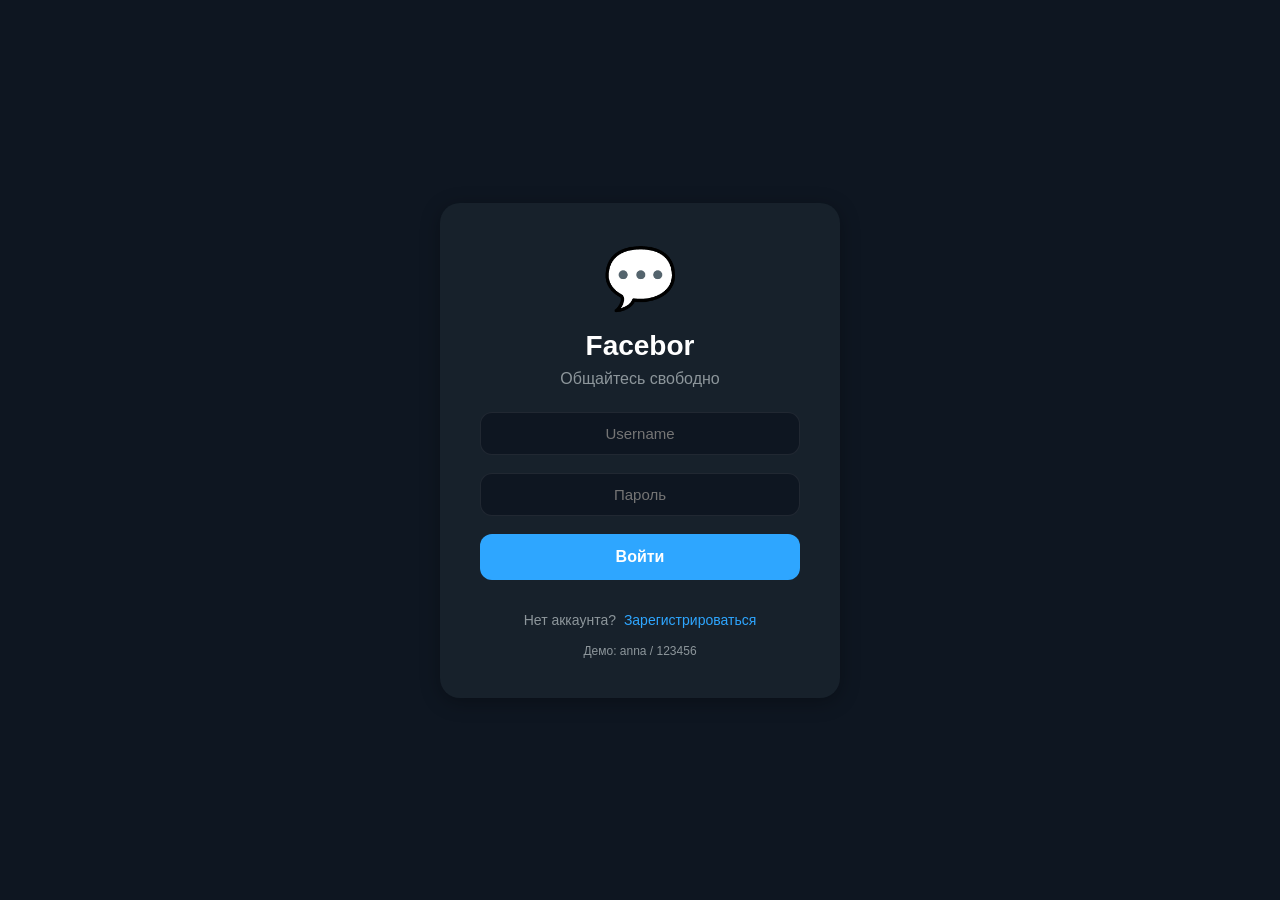
==== index.html @ d1a74b1c "Facebor messenger" ====
<!DOCTYPE html>
<html lang="en">
<head>
    <meta charset="UTF-8">
    <title>Title</title>
</head>
<body>

</body>
</html>
<!--
  Copyright 2026 Facebor Project

  Licensed under the Apache License, Version 2.0 (the "License");
  you may not use this file except in compliance with the License.
  You may obtain a copy of the License at

      http://www.apache.org/licenses/LICENSE-2.0

  Unless required by applicable law or agreed to in writing, software
  distributed under the License is distributed on an "AS IS" BASIS,
  WITHOUT WARRANTIES OR CONDITIONS OF ANY KIND, either express or implied.
  See the License for the specific language governing permissions and
  limitations under the License.
-->
<!DOCTYPE html>
<html lang="ru">
<head>
    <meta charset="UTF-8">
    <meta name="viewport" content="width=device-width, initial-scale=1.0">
    <title>Facebor — Общайтесь свободно</title>
    <link rel="stylesheet" href="style.css">
    <link rel="icon" href="data:image/svg+xml,<svg xmlns='http://www.w3.org/2000/svg' viewBox='0 0 100 100'><text y='.9em' font-size='90'>💬</text></svg>">
</head>
<body>
    <div id="app">
        <!-- Загрузка -->
        <div id="loading" class="loading-screen">
            <div class="loader"></div>
            <p>Facebor загружается...</p>
        </div>
    </div>

    <script src="app.js"></script>
</body>
</html>
---- style.css ----
/**
 * Copyright 2026 Facebor Project
 * Licensed under the Apache License, Version 2.0
 */

* {
    margin: 0;
    padding: 0;
    box-sizing: border-box;
}

:root {
    --bg-primary: #0e1621;
    --bg-secondary: #17212b;
    --bg-tertiary: #242f3d;
    --accent: #2ea6ff;
    --accent-hover: #3cb4ff;
    --text-primary: #ffffff;
    --text-secondary: #8d969b;
    --online: #4caf50;
    --danger: #e53935;
    --border: rgba(255, 255, 255, 0.08);
    --shadow: 0 4px 20px rgba(0, 0, 0, 0.3);
}

body {
    font-family: -apple-system, BlinkMacSystemFont, 'Segoe UI', Roboto, 'Helvetica Neue', Arial, sans-serif;
    background: var(--bg-primary);
    color: var(--text-primary);
    height: 100vh;
    overflow: hidden;
    user-select: none;
}

#app {
    height: 100vh;
    display: flex;
}

/* Экран загрузки */
.loading-screen {
    position: fixed;
    top: 0;
    left: 0;
    width: 100%;
    height: 100%;
    background: var(--bg-primary);
    display: flex;
    flex-direction: column;
    align-items: center;
    justify-content: center;
    z-index: 9999;
    color: var(--text-secondary);
}

.loader {
    width: 50px;
    height: 50px;
    border: 3px solid var(--bg-tertiary);
    border-top: 3px solid var(--accent);
    border-radius: 50%;
    animation: spin 0.8s linear infinite;
    margin-bottom: 20px;
}

@keyframes spin {
    to { transform: rotate(360deg); }
}

/* Левый сайдбар */
.sidebar {
    width: 380px;
    min-width: 380px;
    background: var(--bg-secondary);
    border-right: 1px solid var(--border);
    display: flex;
    flex-direction: column;
    transition: transform 0.3s cubic-bezier(0.4, 0, 0.2, 1);
}

.sidebar-header {
    padding: 16px 20px;
    display: flex;
    align-items: center;
    justify-content: space-between;
    background: var(--bg-secondary);
    border-bottom: 1px solid var(--border);
}

.sidebar-header h2 {
    font-size: 20px;
    font-weight: 600;
}

.header-actions {
    display: flex;
    gap: 8px;
}

.icon-btn {
    width: 40px;
    height: 40px;
    border-radius: 50%;
    border: none;
    background: transparent;
    color: var(--text-secondary);
    font-size: 20px;
    cursor: pointer;
    display: flex;
    align-items: center;
    justify-content: center;
    transition: all 0.2s;
}

.icon-btn:hover {
    background: var(--bg-tertiary);
    color: var(--text-primary);
}

/* Поиск */
.search-container {
    padding: 12px 16px;
}

.search-input {
    width: 100%;
    padding: 10px 16px;
    background: var(--bg-primary);
    border: 1px solid var(--border);
    border-radius: 22px;
    color: var(--text-primary);
    font-size: 14px;
    outline: none;
    transition: border-color 0.2s;
}

.search-input:focus {
    border-color: var(--accent);
}

.search-input::placeholder {
    color: var(--text-secondary);
}

/* Список чатов */
.chat-list {
    flex: 1;
    overflow-y: auto;
}

.chat-item {
    display: flex;
    align-items: center;
    padding: 12px 16px;
    cursor: pointer;
    transition: background 0.2s;
    gap: 12px;
}

.chat-item:hover {
    background: var(--bg-tertiary);
}

.chat-item.active {
    background: var(--accent);
    background: linear-gradient(135deg, rgba(46, 166, 255, 0.2), rgba(46, 166, 255, 0.1));
    border-left: 3px solid var(--accent);
}

.chat-avatar {
    width: 52px;
    height: 52px;
    border-radius: 50%;
    background: linear-gradient(135deg, #2ea6ff, #1a73e8);
    display: flex;
    align-items: center;
    justify-content: center;
    font-weight: 600;
    font-size: 22px;
    flex-shrink: 0;
}

.chat-avatar.online {
    border: 2px solid var(--online);
}

.chat-info {
    flex: 1;
    min-width: 0;
}

.chat-name {
    font-weight: 500;
    font-size: 15px;
    margin-bottom: 4px;
    display: flex;
    align-items: center;
    gap: 6px;
}

.verified-badge {
    color: var(--accent);
    font-size: 14px;
}

.chat-last-message {
    color: var(--text-secondary);
    font-size: 13px;
    white-space: nowrap;
    overflow: hidden;
    text-overflow: ellipsis;
}

.chat-meta {
    text-align: right;
    flex-shrink: 0;
}

.chat-time {
    color: var(--text-secondary);
    font-size: 12px;
    margin-bottom: 4px;
}

.unread-badge {
    background: var(--accent);
    color: white;
    font-size: 11px;
    padding: 2px 7px;
    border-radius: 12px;
    font-weight: 600;
    display: inline-block;
}

/* Профиль пользователя */
.user-bar {
    padding: 12px 16px;
    background: var(--bg-primary);
    border-top: 1px solid var(--border);
    display: flex;
    align-items: center;
    gap: 10px;
}

.user-bar-avatar {
    width: 40px;
    height: 40px;
    border-radius: 50%;
    background: linear-gradient(135deg, #2ea6ff, #1a73e8);
    display: flex;
    align-items: center;
    justify-content: center;
    font-weight: 600;
}

.user-bar-info {
    flex: 1;
}

.user-bar-name {
    font-weight: 500;
    font-size: 14px;
}

.user-bar-username {
    color: var(--text-secondary);
    font-size: 12px;
}

/* Основной чат */
.main-chat {
    flex: 1;
    display: flex;
    flex-direction: column;
    background: var(--bg-primary);
}

.chat-header {
    padding: 14px 20px;
    background: var(--bg-secondary);
    border-bottom: 1px solid var(--border);
    display: flex;
    align-items: center;
    gap: 14px;
}

.back-btn {
    display: none;
    background: none;
    border: none;
    color: var(--text-secondary);
    font-size: 24px;
    cursor: pointer;
    padding: 4px 8px;
}

.chat-header-info {
    flex: 1;
}

.chat-header-name {
    font-weight: 600;
    font-size: 16px;
}

.chat-header-status {
    color: var(--online);
    font-size: 13px;
}

/* Сообщения */
.messages-area {
    flex: 1;
    overflow-y: auto;
    padding: 20px;
    display: flex;
    flex-direction: column;
    gap: 8px;
}

.empty-chat {
    text-align: center;
    margin: auto;
    color: var(--text-secondary);
}

.empty-chat-icon {
    font-size: 80px;
    margin-bottom: 16px;
}

.empty-chat h3 {
    font-size: 20px;
    margin-bottom: 8px;
    color: var(--text-primary);
}

.message {
    display: flex;
    max-width: 75%;
    animation: messageIn 0.3s ease;
}

@keyframes messageIn {
    from {
        opacity: 0;
        transform: translateY(10px);
    }
    to {
        opacity: 1;
        transform: translateY(0);
    }
}

.message.sent {
    align-self: flex-end;
    flex-direction: row-reverse;
}

.message.received {
    align-self: flex-start;
}

.message-bubble {
    padding: 10px 14px;
    border-radius: 16px;
    position: relative;
    line-height: 1.5;
    word-wrap: break-word;
    font-size: 15px;
}

.message.sent .message-bubble {
    background: var(--accent);
    color: white;
    border-bottom-right-radius: 4px;
}

.message.received .message-bubble {
    background: var(--bg-tertiary);
    color: var(--text-primary);
    border-bottom-left-radius: 4px;
}

.message-time {
    font-size: 11px;
    opacity: 0.7;
    margin-top: 4px;
    text-align: right;
}

.message.sent .message-time {
    color: rgba(255, 255, 255, 0.8);
}

.message.received .message-time {
    color: var(--text-secondary);
}

/* Поле ввода */
.input-area {
    padding: 12px 20px;
    background: var(--bg-secondary);
    border-top: 1px solid var(--border);
    display: flex;
    align-items: center;
    gap: 10px;
}

.message-input {
    flex: 1;
    padding: 12px 16px;
    background: var(--bg-primary);
    border: 1px solid var(--border);
    border-radius: 24px;
    color: var(--text-primary);
    font-size: 15px;
    outline: none;
    transition: border-color 0.2s;
}

.message-input:focus {
    border-color: var(--accent);
}

.message-input::placeholder {
    color: var(--text-secondary);
}

.send-btn {
    width: 44px;
    height: 44px;
    border-radius: 50%;
    background: var(--accent);
    border: none;
    color: white;
    font-size: 20px;
    cursor: pointer;
    display: flex;
    align-items: center;
    justify-content: center;
    transition: all 0.2s;
    flex-shrink: 0;
}

.send-btn:hover {
    background: var(--accent-hover);
    transform: scale(1.05);
}

.send-btn:active {
    transform: scale(0.95);
}

/* Модальные окна */
.modal {
    display: none;
    position: fixed;
    top: 0;
    left: 0;
    width: 100%;
    height: 100%;
    background: rgba(0, 0, 0, 0.6);
    justify-content: center;
    align-items: center;
    z-index: 1000;
    backdrop-filter: blur(4px);
}

.modal.active {
    display: flex;
}

.modal-content {
    background: var(--bg-secondary);
    border-radius: 16px;
    padding: 28px;
    width: 90%;
    max-width: 420px;
    box-shadow: var(--shadow);
    animation: modalIn 0.3s ease;
}

@keyframes modalIn {
    from {
        opacity: 0;
        transform: scale(0.9) translateY(20px);
    }
    to {
        opacity: 1;
        transform: scale(1) translateY(0);
    }
}

.modal-header {
    display: flex;
    justify-content: space-between;
    align-items: center;
    margin-bottom: 24px;
}

.modal-header h2 {
    font-size: 20px;
}

.close-btn {
    background: none;
    border: none;
    color: var(--text-secondary);
    font-size: 28px;
    cursor: pointer;
    padding: 4px;
    line-height: 1;
    transition: color 0.2s;
}

.close-btn:hover {
    color: var(--text-primary);
}

.form-group {
    margin-bottom: 18px;
}

.form-group label {
    display: block;
    color: var(--text-secondary);
    font-size: 13px;
    margin-bottom: 6px;
    text-transform: uppercase;
    letter-spacing: 0.5px;
}

.form-group input {
    width: 100%;
    padding: 12px 16px;
    background: var(--bg-primary);
    border: 1px solid var(--border);
    border-radius: 12px;
    color: var(--text-primary);
    font-size: 15px;
    outline: none;
    transition: border-color 0.2s;
}

.form-group input:focus {
    border-color: var(--accent);
}

.btn {
    width: 100%;
    padding: 14px;
    border: none;
    border-radius: 12px;
    font-size: 16px;
    font-weight: 600;
    cursor: pointer;
    transition: all 0.2s;
}

.btn-primary {
    background: var(--accent);
    color: white;
}

.btn-primary:hover {
    background: var(--accent-hover);
}

.btn-outline {
    background: transparent;
    color: var(--accent);
    border: 2px solid var(--accent);
}

.btn-outline:hover {
    background: rgba(46, 166, 255, 0.1);
}

.auth-switch {
    text-align: center;
    margin-top: 20px;
    color: var(--text-secondary);
    font-size: 14px;
}

.auth-switch a {
    color: var(--accent);
    cursor: pointer;
    margin-left: 4px;
}

.auth-switch a:hover {
    text-decoration: underline;
}

.error-msg {
    color: var(--danger);
    font-size: 13px;
    margin-top: 8px;
    display: none;
}

/* Адаптивность */
@media (max-width: 768px) {
    .sidebar {
        position: fixed;
        left: 0;
        top: 0;
        height: 100%;
        width: 100%;
        z-index: 50;
        transform: translateX(-100%);
    }

    .sidebar.mobile-open {
        transform: translateX(0);
    }

    .back-btn {
        display: block;
    }

    .main-chat {
        width: 100%;
    }
}

/* Скроллбар */
::-webkit-scrollbar {
    width: 5px;
}

::-webkit-scrollbar-track {
    background: transparent;
}

::-webkit-scrollbar-thumb {
    background: var(--bg-tertiary);
    border-radius: 10px;
}

::-webkit-scrollbar-thumb:hover {
    background: #3a4655;
}
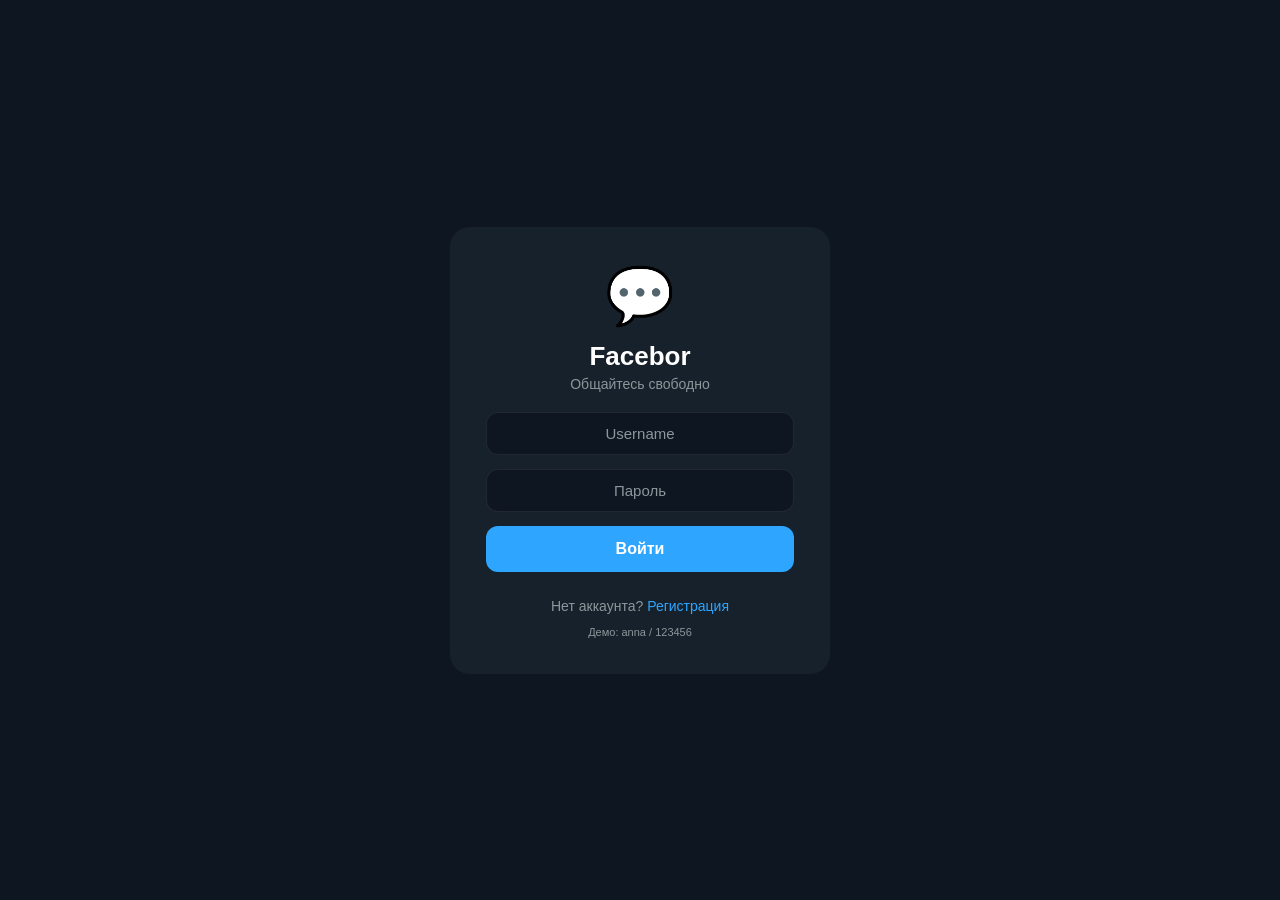
==== commit 93c3b8a0: "Оптимизированная версия - всё в одном файле" ====
--- a/index.html
+++ b/index.html
@@ -1,46 +1,451 @@
-<!DOCTYPE html>
-<html lang="en">
-<head>
-    <meta charset="UTF-8">
-    <title>Title</title>
-</head>
-<body>
-
-</body>
-</html>
-<!--
-  Copyright 2026 Facebor Project
-
-  Licensed under the Apache License, Version 2.0 (the "License");
-  you may not use this file except in compliance with the License.
-  You may obtain a copy of the License at
-
-      http://www.apache.org/licenses/LICENSE-2.0
-
-  Unless required by applicable law or agreed to in writing, software
-  distributed under the License is distributed on an "AS IS" BASIS,
-  WITHOUT WARRANTIES OR CONDITIONS OF ANY KIND, either express or implied.
-  See the License for the specific language governing permissions and
-  limitations under the License.
--->
 <!DOCTYPE html>
 <html lang="ru">
 <head>
     <meta charset="UTF-8">
     <meta name="viewport" content="width=device-width, initial-scale=1.0">
-    <title>Facebor — Общайтесь свободно</title>
-    <link rel="stylesheet" href="style.css">
+    <title>Facebor</title>
     <link rel="icon" href="data:image/svg+xml,<svg xmlns='http://www.w3.org/2000/svg' viewBox='0 0 100 100'><text y='.9em' font-size='90'>💬</text></svg>">
+    <style>
+        :root {
+            --bg: #0e1621;
+            --bg2: #17212b;
+            --bg3: #242f3d;
+            --accent: #2ea6ff;
+            --text: #fff;
+            --text2: #8d969b;
+            --green: #4caf50;
+            --border: rgba(255,255,255,.08);
+        }
+        *{margin:0;padding:0;box-sizing:border-box}
+        body{
+            font-family:-apple-system,BlinkMacSystemFont,'Segoe UI',Roboto,sans-serif;
+            background:var(--bg);
+            color:var(--text);
+            height:100vh;
+            overflow:hidden;
+            -webkit-font-smoothing:antialiased;
+            -webkit-tap-highlight-color:transparent;
+        }
+        #app{height:100vh;display:flex}
+
+        /* LOADER */
+        #loader{
+            position:fixed;top:0;left:0;width:100%;height:100%;
+            background:var(--bg);z-index:9999;
+            display:flex;flex-direction:column;align-items:center;justify-content:center;
+            transition:opacity .3s;color:var(--text2);
+        }
+        #loader.hidden{opacity:0;pointer-events:none}
+        #loader div{
+            width:44px;height:44px;border:3px solid var(--bg3);
+            border-top-color:var(--accent);border-radius:50%;
+            animation:spin .6s linear infinite;
+        }
+        @keyframes spin{to{transform:rotate(360deg)}}
+
+        /* SIDEBAR */
+        .sidebar{
+            width:380px;min-width:380px;background:var(--bg2);
+            border-right:1px solid var(--border);display:flex;flex-direction:column;
+            transition:transform .25s cubic-bezier(.4,0,.2,1);will-change:transform;
+        }
+        .sb-header{
+            padding:14px 18px;display:flex;align-items:center;justify-content:space-between;
+            border-bottom:1px solid var(--border);
+        }
+        .sb-header span{font-size:20px;font-weight:600}
+        .sb-actions{display:flex;gap:6px}
+        .icon-btn{
+            width:38px;height:38px;border-radius:50%;border:none;
+            background:0;color:var(--text2);font-size:18px;
+            cursor:pointer;display:flex;align-items:center;justify-content:center;
+            transition:background .15s;
+        }
+        .icon-btn:hover{background:var(--bg3);color:var(--text)}
+        .search-wrap{padding:10px 14px}
+        .search-wrap input{
+            width:100%;padding:10px 14px;background:var(--bg);
+            border:1px solid var(--border);border-radius:22px;
+            color:var(--text);font-size:14px;outline:none;transition:border .2s;
+        }
+        .search-wrap input:focus{border-color:var(--accent)}
+        .search-wrap input::placeholder{color:var(--text2)}
+        .chat-list{flex:1;overflow-y:auto;will-change:scroll-position}
+        .chat-item{
+            display:flex;align-items:center;padding:12px 14px;
+            cursor:pointer;gap:12px;transition:background .15s;
+        }
+        .chat-item:hover{background:var(--bg3)}
+        .chat-item.active{background:rgba(46,166,255,.15);border-left:3px solid var(--accent)}
+        .chat-avatar{
+            width:50px;height:50px;border-radius:50%;
+            background:linear-gradient(135deg,#2ea6ff,#1a73e8);
+            display:flex;align-items:center;justify-content:center;
+            font-weight:600;font-size:20px;flex-shrink:0;
+        }
+        .chat-info{flex:1;min-width:0}
+        .chat-name{font-weight:500;font-size:15px;margin-bottom:3px}
+        .chat-last{color:var(--text2);font-size:13px;white-space:nowrap;overflow:hidden;text-overflow:ellipsis}
+        .chat-meta{text-align:right;flex-shrink:0}
+        .chat-time{color:var(--text2);font-size:11px}
+        .user-bar{
+            padding:10px 14px;background:var(--bg);border-top:1px solid var(--border);
+            display:flex;align-items:center;gap:10px;
+        }
+        .user-av{
+            width:38px;height:38px;border-radius:50%;
+            background:linear-gradient(135deg,#2ea6ff,#1a73e8);
+            display:flex;align-items:center;justify-content:center;font-weight:600;font-size:16px;
+        }
+        .user-inf{flex:1}
+        .user-name{font-weight:500;font-size:14px}
+        .user-username{color:var(--text2);font-size:12px}
+
+        /* MAIN CHAT */
+        .main-chat{flex:1;display:flex;flex-direction:column;background:var(--bg)}
+        .chat-header{
+            padding:12px 18px;background:var(--bg2);border-bottom:1px solid var(--border);
+            display:flex;align-items:center;gap:12px;
+        }
+        .back-btn{display:none;background:0;border:0;color:var(--text2);font-size:22px;cursor:pointer}
+        .ch-info{flex:1}
+        .ch-name{font-weight:600;font-size:16px}
+        .ch-status{color:var(--green);font-size:13px}
+        .msg-area{
+            flex:1;overflow-y:auto;padding:16px;
+            display:flex;flex-direction:column;gap:6px;
+            will-change:scroll-position;
+        }
+        .empty{
+            text-align:center;margin:auto;color:var(--text2);
+        }
+        .empty-icon{font-size:72px;margin-bottom:12px}
+        .empty h3{font-size:20px;margin-bottom:6px;color:var(--text)}
+        .msg{display:flex;max-width:72%;animation:msgIn .2s ease}
+        @keyframes msgIn{from{opacity:0;transform:translateY(8px)}to{opacity:1;transform:translateY(0)}}
+        .msg.sent{align-self:flex-end}
+        .msg.received{align-self:flex-start}
+        .msg-bubble{
+            padding:10px 14px;border-radius:16px;line-height:1.5;
+            word-wrap:break-word;font-size:15px;
+        }
+        .msg.sent .msg-bubble{background:var(--accent);color:#fff;border-bottom-right-radius:4px}
+        .msg.received .msg-bubble{background:var(--bg3);border-bottom-left-radius:4px}
+        .msg-time{font-size:11px;opacity:.7;margin-top:3px;text-align:right}
+        .input-area{
+            padding:10px 16px;background:var(--bg2);border-top:1px solid var(--border);
+            display:flex;align-items:center;gap:8px;
+        }
+        .input-area input{
+            flex:1;padding:12px 16px;background:var(--bg);
+            border:1px solid var(--border);border-radius:24px;
+            color:var(--text);font-size:15px;outline:none;transition:border .2s;
+        }
+        .input-area input:focus{border-color:var(--accent)}
+        .input-area input::placeholder{color:var(--text2)}
+        .send-btn{
+            width:44px;height:44px;border-radius:50%;
+            background:var(--accent);border:0;color:#fff;
+            font-size:20px;cursor:pointer;flex-shrink:0;
+            transition:transform .15s,background .15s;
+        }
+        .send-btn:hover{background:#3cb4ff;transform:scale(1.05)}
+        .send-btn:active{transform:scale(.95)}
+
+        /* MODAL */
+        .modal{
+            display:none;position:fixed;top:0;left:0;width:100%;height:100%;
+            background:rgba(0,0,0,.55);z-index:1000;
+            justify-content:center;align-items:center;
+            backdrop-filter:blur(3px);-webkit-backdrop-filter:blur(3px);
+        }
+        .modal.active{display:flex}
+        .modal-box{
+            background:var(--bg2);border-radius:16px;padding:26px;
+            width:92%;max-width:400px;animation:modIn .25s ease;
+        }
+        @keyframes modIn{from{opacity:0;transform:scale(.9) translateY(16px)}to{opacity:1;transform:scale(1) translateY(0)}}
+        .modal-box h2{font-size:20px;margin-bottom:20px;display:flex;justify-content:space-between}
+        .modal-box h2 button{background:0;border:0;color:var(--text2);font-size:24px;cursor:pointer}
+        .modal-box h2 button:hover{color:var(--text)}
+        .f-group{margin-bottom:14px}
+        .f-group input{
+            width:100%;padding:12px 14px;background:var(--bg);
+            border:1px solid var(--border);border-radius:12px;
+            color:var(--text);font-size:15px;outline:none;transition:border .2s;
+        }
+        .f-group input:focus{border-color:var(--accent)}
+        .f-group input::placeholder{color:var(--text2)}
+        .btn{
+            width:100%;padding:14px;border:0;border-radius:12px;
+            font-size:16px;font-weight:600;cursor:pointer;transition:background .15s;
+        }
+        .btn-accent{background:var(--accent);color:#fff}
+        .btn-accent:hover{background:#3cb4ff}
+        .err{color:#e53935;font-size:13px;margin-top:6px;display:none}
+        .switch-text{text-align:center;margin-top:16px;color:var(--text2);font-size:14px}
+        .switch-text a{color:var(--accent);cursor:pointer}
+        .switch-text a:hover{text-decoration:underline}
+
+        /* SCROLLBAR */
+        ::-webkit-scrollbar{width:5px}
+        ::-webkit-scrollbar-track{background:0}
+        ::-webkit-scrollbar-thumb{background:var(--bg3);border-radius:10px}
+
+        @media(max-width:768px){
+            .sidebar{position:fixed;left:0;top:0;height:100%;z-index:50;transform:translateX(-100%)}
+            .sidebar.open{transform:translateX(0)}
+            .back-btn{display:block}
+            .main-chat{width:100%}
+        }
+    </style>
 </head>
 <body>
-    <div id="app">
-        <!-- Загрузка -->
-        <div id="loading" class="loading-screen">
-            <div class="loader"></div>
-            <p>Facebor загружается...</p>
-        </div>
-    </div>
-
-    <script src="app.js"></script>
+    <div id="loader"><div></div><p>Facebor</p></div>
+    <div id="app"></div>
+
+    <script>
+        // FACEBOOK OPTIMIZED - ALL IN ONE FILE
+        'use strict';
+
+        // DATA
+        let D={users:[],chats:[],messages:{},currentUser:null,activeChat:null};
+        const S=localStorage;
+
+        function load(){
+            const d=S.getItem('fb_db');
+            if(d){D=JSON.parse(d)}
+            if(!D.users.length){
+                D.users=[
+                    {id:1,name:'Анна',username:'anna',password:'123456',online:true},
+                    {id:2,name:'Петр',username:'petr',password:'123456',online:false},
+                    {id:3,name:'Мария',username:'maria',password:'123456',online:true}
+                ];
+                save();
+            }
+        }
+
+        function save(){S.setItem('fb_db',JSON.stringify(D))}
+
+        function fmtTime(t){
+            const d=new Date(t),n=new Date();
+            if(d.toDateString()===n.toDateString())return d.toLocaleTimeString('ru',{hour:'2-digit',minute:'2-digit'});
+            return d.toLocaleDateString('ru',{day:'numeric',month:'short'});
+        }
+
+        // RENDER
+        function render(){
+            document.getElementById('loader').classList.add('hidden');
+            const app=document.getElementById('app');
+            if(!D.currentUser)renderAuth(app);else renderApp(app);
+        }
+
+        function renderAuth(app){
+            app.innerHTML=`
+                <div style="display:flex;align-items:center;justify-content:center;width:100%;height:100vh;background:var(--bg)">
+                    <div style="background:var(--bg2);border-radius:20px;padding:36px;width:92%;max-width:380px;text-align:center">
+                        <div style="font-size:56px;margin-bottom:12px">💬</div>
+                        <h1 style="font-size:26px;margin-bottom:4px">Facebor</h1>
+                        <p style="color:var(--text2);margin-bottom:20px;font-size:14px">Общайтесь свободно</p>
+                        <div id="loginBlock">
+                            <div class="f-group"><input id="lUser" placeholder="Username" style="text-align:center" autocomplete="off"></div>
+                            <div class="f-group"><input id="lPass" type="password" placeholder="Пароль" style="text-align:center"></div>
+                            <div class="err" id="lErr"></div>
+                            <button class="btn btn-accent" onclick="login()" style="margin-bottom:10px">Войти</button>
+                            <p class="switch-text">Нет аккаунта? <a onclick="toggleAuth()">Регистрация</a></p>
+                            <p style="color:var(--text2);font-size:11px;margin-top:12px">Демо: anna / 123456</p>
+                        </div>
+                        <div id="regBlock" style="display:none">
+                            <div class="f-group"><input id="rName" placeholder="Имя" style="text-align:center"></div>
+                            <div class="f-group"><input id="rUser" placeholder="Username" style="text-align:center"></div>
+                            <div class="f-group"><input id="rPass" type="password" placeholder="Пароль" style="text-align:center"></div>
+                            <div class="err" id="rErr"></div>
+                            <button class="btn btn-accent" onclick="register()" style="margin-bottom:10px">Создать аккаунт</button>
+                            <p class="switch-text">Есть аккаунт? <a onclick="toggleAuth()">Войти</a></p>
+                        </div>
+                    </div>
+                </div>`;
+        }
+
+        function toggleAuth(){
+            const l=document.getElementById('loginBlock'),r=document.getElementById('regBlock');
+            l.style.display=l.style.display==='none'?'block':'none';
+            r.style.display=r.style.display==='none'?'block':'none';
+        }
+
+        function login(){
+            const u=document.getElementById('lUser').value.trim(),p=document.getElementById('lPass').value;
+            const user=D.users.find(x=>x.username===u&&x.password===p);
+            if(user){D.currentUser=user;save();render();}
+            else{const e=document.getElementById('lErr');e.textContent='Неверный логин или пароль';e.style.display='block'}
+        }
+
+        function register(){
+            const n=document.getElementById('rName').value.trim(),
+                  u=document.getElementById('rUser').value.trim(),
+                  p=document.getElementById('rPass').value;
+            const e=document.getElementById('rErr');
+            if(!n||!u||!p){e.textContent='Заполните все поля';e.style.display='block';return}
+            if(D.users.find(x=>x.username===u)){e.textContent='Username занят';e.style.display='block';return}
+            const user={id:Date.now(),name:n,username:u,password:p,online:true};
+            D.users.push(user);D.currentUser=user;save();render();
+        }
+
+        function renderApp(app){
+            app.innerHTML=`
+                <div class="sidebar" id="sidebar">
+                    <div class="sb-header">
+                        <span>Facebor</span>
+                        <div class="sb-actions">
+                            <button class="icon-btn" onclick="newChatModal()" title="Новый чат">✏️</button>
+                            <button class="icon-btn" onclick="logout()" title="Выйти">🚪</button>
+                        </div>
+                    </div>
+                    <div class="search-wrap"><input type="text" placeholder="🔍 Поиск" oninput="filterChats(this.value)"></div>
+                    <div class="chat-list" id="chatList"></div>
+                    <div class="user-bar">
+                        <div class="user-av">${D.currentUser.name[0].toUpperCase()}</div>
+                        <div class="user-inf"><div class="user-name">${D.currentUser.name}</div><div class="user-username">@${D.currentUser.username}</div></div>
+                        <span style="color:var(--green);font-size:12px">● online</span>
+                    </div>
+                </div>
+                <div class="main-chat" id="mainChat">${renderMain()}</div>`;
+            updateChats();
+            bindInput();
+        }
+
+        function renderMain(){
+            if(!D.activeChat)return `
+                <div class="chat-header"><div class="ch-info"><div class="ch-name">Facebor</div><div class="ch-status">Общайтесь свободно</div></div></div>
+                <div class="msg-area"><div class="empty"><div class="empty-icon">💬</div><h3>Добро пожаловать!</h3><p>Выберите чат или создайте новый</p></div></div>`;
+            const chat=D.chats.find(c=>c.id===D.activeChat);
+            if(!chat)return '';
+            const oId=chat.participants.find(id=>id!==D.currentUser.id);
+            const oUser=D.users.find(u=>u.id===oId);
+            const msgs=D.messages[D.activeChat]||[];
+            return `
+                <div class="chat-header">
+                    <button class="back-btn" onclick="closeChat()">←</button>
+                    <div class="chat-avatar" style="width:42px;height:42px;font-size:18px">${oUser.name[0]}</div>
+                    <div class="ch-info"><div class="ch-name">${oUser.name}</div><div class="ch-status">${oUser.online?'● online':'○ был недавно'}</div></div>
+                </div>
+                <div class="msg-area" id="msgContainer">${msgs.map(m=>{
+                    const sent=m.senderId===D.currentUser.id;
+                    return `<div class="msg ${sent?'sent':'received'}"><div class="msg-bubble">${esc(m.text)}<div class="msg-time">${fmtTime(m.time)}</div></div></div>`;
+                }).join('')}</div>
+                <div class="input-area">
+                    <input type="text" id="msgInput" placeholder="Сообщение...">
+                    <button class="send-btn" onclick="sendMsg()">➤</button>
+                </div>`;
+        }
+
+        function esc(s){const d=document.createElement('div');d.textContent=s;return d.innerHTML}
+
+        function updateChats(){
+            const list=document.getElementById('chatList');
+            if(!list)return;
+            const chats=D.chats.filter(c=>c.participants.includes(D.currentUser.id));
+            list.innerHTML=chats.map(c=>{
+                const oId=c.participants.find(id=>id!==D.currentUser.id);
+                const o=D.users.find(u=>u.id===oId);
+                const ms=D.messages[c.id]||[];
+                const last=ms[ms.length-1];
+                return `<div class="chat-item${D.activeChat===c.id?' active':''}" onclick="openChat(${c.id})">
+                    <div class="chat-avatar">${o.name[0]}</div>
+                    <div class="chat-info"><div class="chat-name">${o.name}</div><div class="chat-last">${last?last.text:'Нет сообщений'}</div></div>
+                    <div class="chat-meta"><div class="chat-time">${last?fmtTime(last.time):''}</div></div>
+                </div>`;
+            }).join('');
+        }
+
+        function openChat(id){
+            D.activeChat=id;
+            document.getElementById('mainChat').innerHTML=renderMain();
+            updateChats();
+            scrollDown();
+            bindInput();
+            if(window.innerWidth<=768)document.getElementById('sidebar').classList.remove('open');
+        }
+
+        function closeChat(){D.activeChat=null;document.getElementById('mainChat').innerHTML=renderMain();updateChats()}
+
+        function sendMsg(){
+            const inp=document.getElementById('msgInput');
+            if(!inp||!D.activeChat)return;
+            const text=inp.value.trim();
+            if(!text)return;
+            if(!D.messages[D.activeChat])D.messages[D.activeChat]=[];
+            D.messages[D.activeChat].push({senderId:D.currentUser.id,text,time:new Date().toISOString()});
+            save();inp.value='';
+            document.getElementById('mainChat').innerHTML=renderMain();
+            scrollDown();
+            bindInput();
+            updateChats();
+        }
+
+        function scrollDown(){
+            setTimeout(()=>{
+                const c=document.getElementById('msgContainer');
+                if(c)c.scrollTop=c.scrollHeight;
+            },50);
+        }
+
+        function bindInput(){
+            const inp=document.getElementById('msgInput');
+            if(inp){inp.focus();inp.onkeypress=e=>{if(e.key==='Enter')sendMsg()}}
+        }
+
+        function filterChats(q){
+            const items=document.querySelectorAll('.chat-item');
+            const s=q.toLowerCase();
+            items.forEach(i=>{i.style.display=i.querySelector('.chat-name').textContent.toLowerCase().includes(s)?'flex':'none'});
+        }
+
+        function newChatModal(){
+            const m=document.createElement('div');
+            m.className='modal active';m.id='ncModal';
+            m.innerHTML=`<div class="modal-box">
+                <h2>Новый чат <button onclick="closeMod('ncModal')">✕</button></h2>
+                <div class="f-group"><input id="ncUser" placeholder="Username"></div>
+                <div class="err" id="ncErr"></div>
+                <button class="btn btn-accent" onclick="startChat()">Начать чат</button>
+                <p style="color:var(--text2);font-size:11px;margin-top:10px;text-align:center">anna, petr, maria</p>
+            </div>`;
+            document.body.appendChild(m);
+            m.onclick=e=>{if(e.target===m)closeMod('ncModal')};
+        }
+
+        function startChat(){
+            const u=document.getElementById('ncUser').value.trim();
+            const o=D.users.find(x=>x.username===u);
+            const e=document.getElementById('ncErr');
+            if(!o){e.textContent='Пользователь не найден';e.style.display='block';return}
+            if(o.id===D.currentUser.id){e.textContent='Нельзя';e.style.display='block';return}
+            const ex=D.chats.find(c=>c.participants.includes(D.currentUser.id)&&c.participants.includes(o.id));
+            if(ex){openChat(ex.id);closeMod('ncModal');return}
+            const nc={id:Date.now(),participants:[D.currentUser.id,o.id]};
+            D.chats.push(nc);D.messages[nc.id]=[];save();
+            openChat(nc.id);closeMod('ncModal');
+        }
+
+        function closeMod(id){const m=document.getElementById(id);if(m)m.remove()}
+
+        function logout(){D.currentUser=null;D.activeChat=null;save();render()}
+
+        function toggleSB(){document.getElementById('sidebar').classList.toggle('open')}
+
+        // INIT
+        load();
+        window.addEventListener('DOMContentLoaded',()=>{
+            setTimeout(render,100);
+        });
+
+        // Mobile sidebar toggle
+        document.addEventListener('click',function(e){
+            if(window.innerWidth<=768&&e.target.closest('.chat-item')){
+                document.getElementById('sidebar').classList.remove('open');
+            }
+        });
+    </script>
 </body>
 </html>
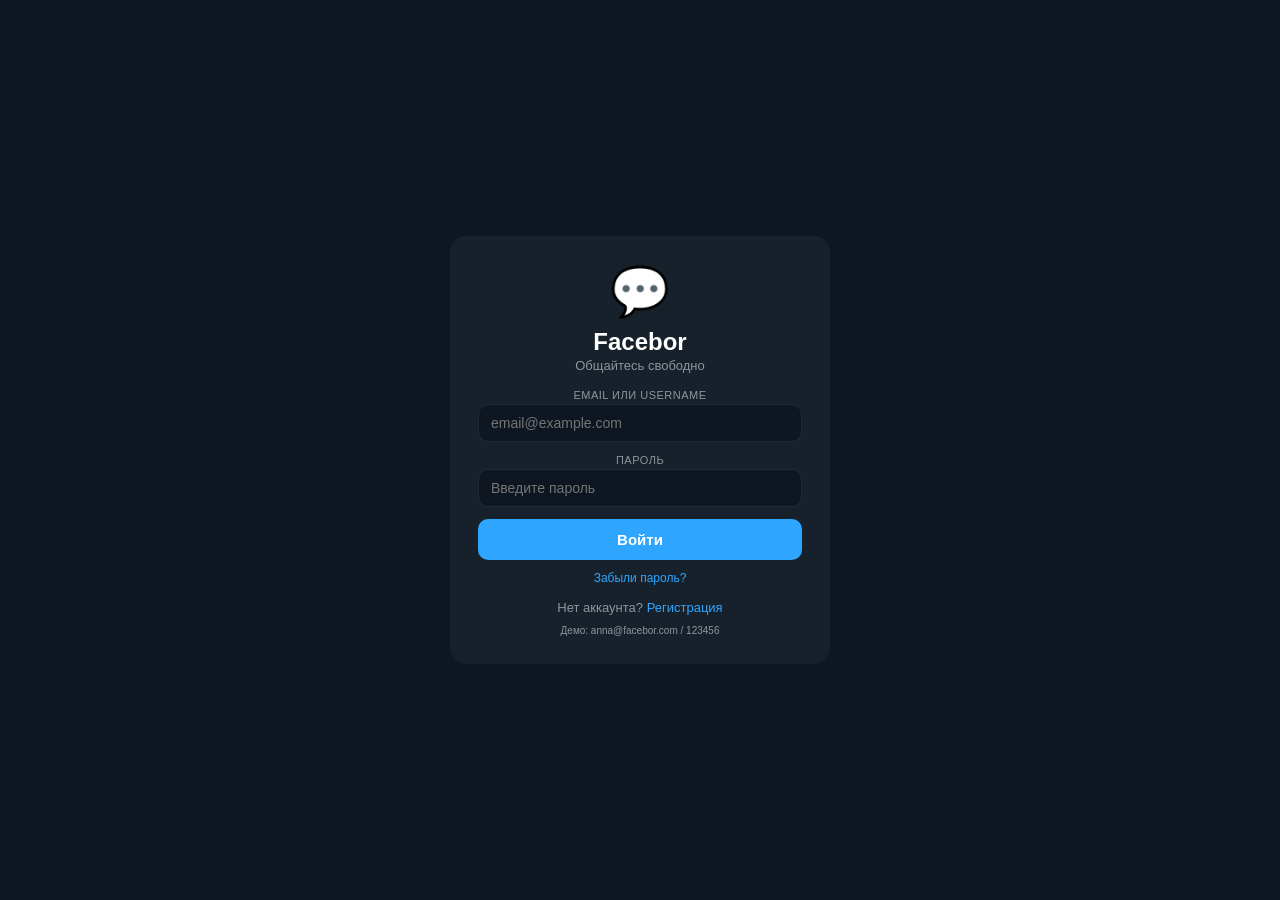
==== commit d5682ab7: "Ультра-быстрая версия с email" ====
--- a/index.html
+++ b/index.html
@@ -6,446 +6,145 @@
     <title>Facebor</title>
     <link rel="icon" href="data:image/svg+xml,<svg xmlns='http://www.w3.org/2000/svg' viewBox='0 0 100 100'><text y='.9em' font-size='90'>💬</text></svg>">
     <style>
-        :root {
-            --bg: #0e1621;
-            --bg2: #17212b;
-            --bg3: #242f3d;
-            --accent: #2ea6ff;
-            --text: #fff;
-            --text2: #8d969b;
-            --green: #4caf50;
-            --border: rgba(255,255,255,.08);
-        }
+        :root{--b:#0e1621;--b2:#17212b;--b3:#242f3d;--a:#2ea6ff;--t:#fff;--t2:#8d969b;--g:#4caf50;--br:rgba(255,255,255,.08)}
         *{margin:0;padding:0;box-sizing:border-box}
-        body{
-            font-family:-apple-system,BlinkMacSystemFont,'Segoe UI',Roboto,sans-serif;
-            background:var(--bg);
-            color:var(--text);
-            height:100vh;
-            overflow:hidden;
-            -webkit-font-smoothing:antialiased;
-            -webkit-tap-highlight-color:transparent;
-        }
-        #app{height:100vh;display:flex}
-
-        /* LOADER */
-        #loader{
-            position:fixed;top:0;left:0;width:100%;height:100%;
-            background:var(--bg);z-index:9999;
-            display:flex;flex-direction:column;align-items:center;justify-content:center;
-            transition:opacity .3s;color:var(--text2);
-        }
+        body{font-family:-apple-system,BlinkMacSystemFont,'Segoe UI',Roboto,sans-serif;background:var(--b);color:var(--t);height:100vh;overflow:hidden;-webkit-font-smoothing:antialiased;-webkit-tap-highlight-color:transparent;contain:strict}
+        #app{height:100vh;display:flex;contain:content}
+        #loader{position:fixed;top:0;left:0;width:100%;height:100%;background:var(--b);z-index:9999;display:flex;flex-direction:column;align-items:center;justify-content:center;transition:opacity .2s;color:var(--t2)}
         #loader.hidden{opacity:0;pointer-events:none}
-        #loader div{
-            width:44px;height:44px;border:3px solid var(--bg3);
-            border-top-color:var(--accent);border-radius:50%;
-            animation:spin .6s linear infinite;
-        }
-        @keyframes spin{to{transform:rotate(360deg)}}
-
-        /* SIDEBAR */
-        .sidebar{
-            width:380px;min-width:380px;background:var(--bg2);
-            border-right:1px solid var(--border);display:flex;flex-direction:column;
-            transition:transform .25s cubic-bezier(.4,0,.2,1);will-change:transform;
-        }
-        .sb-header{
-            padding:14px 18px;display:flex;align-items:center;justify-content:space-between;
-            border-bottom:1px solid var(--border);
-        }
-        .sb-header span{font-size:20px;font-weight:600}
-        .sb-actions{display:flex;gap:6px}
-        .icon-btn{
-            width:38px;height:38px;border-radius:50%;border:none;
-            background:0;color:var(--text2);font-size:18px;
-            cursor:pointer;display:flex;align-items:center;justify-content:center;
-            transition:background .15s;
-        }
-        .icon-btn:hover{background:var(--bg3);color:var(--text)}
-        .search-wrap{padding:10px 14px}
-        .search-wrap input{
-            width:100%;padding:10px 14px;background:var(--bg);
-            border:1px solid var(--border);border-radius:22px;
-            color:var(--text);font-size:14px;outline:none;transition:border .2s;
-        }
-        .search-wrap input:focus{border-color:var(--accent)}
-        .search-wrap input::placeholder{color:var(--text2)}
-        .chat-list{flex:1;overflow-y:auto;will-change:scroll-position}
-        .chat-item{
-            display:flex;align-items:center;padding:12px 14px;
-            cursor:pointer;gap:12px;transition:background .15s;
-        }
-        .chat-item:hover{background:var(--bg3)}
-        .chat-item.active{background:rgba(46,166,255,.15);border-left:3px solid var(--accent)}
-        .chat-avatar{
-            width:50px;height:50px;border-radius:50%;
-            background:linear-gradient(135deg,#2ea6ff,#1a73e8);
-            display:flex;align-items:center;justify-content:center;
-            font-weight:600;font-size:20px;flex-shrink:0;
-        }
-        .chat-info{flex:1;min-width:0}
-        .chat-name{font-weight:500;font-size:15px;margin-bottom:3px}
-        .chat-last{color:var(--text2);font-size:13px;white-space:nowrap;overflow:hidden;text-overflow:ellipsis}
-        .chat-meta{text-align:right;flex-shrink:0}
-        .chat-time{color:var(--text2);font-size:11px}
-        .user-bar{
-            padding:10px 14px;background:var(--bg);border-top:1px solid var(--border);
-            display:flex;align-items:center;gap:10px;
-        }
-        .user-av{
-            width:38px;height:38px;border-radius:50%;
-            background:linear-gradient(135deg,#2ea6ff,#1a73e8);
-            display:flex;align-items:center;justify-content:center;font-weight:600;font-size:16px;
-        }
-        .user-inf{flex:1}
-        .user-name{font-weight:500;font-size:14px}
-        .user-username{color:var(--text2);font-size:12px}
-
-        /* MAIN CHAT */
-        .main-chat{flex:1;display:flex;flex-direction:column;background:var(--bg)}
-        .chat-header{
-            padding:12px 18px;background:var(--bg2);border-bottom:1px solid var(--border);
-            display:flex;align-items:center;gap:12px;
-        }
-        .back-btn{display:none;background:0;border:0;color:var(--text2);font-size:22px;cursor:pointer}
-        .ch-info{flex:1}
-        .ch-name{font-weight:600;font-size:16px}
-        .ch-status{color:var(--green);font-size:13px}
-        .msg-area{
-            flex:1;overflow-y:auto;padding:16px;
-            display:flex;flex-direction:column;gap:6px;
-            will-change:scroll-position;
-        }
-        .empty{
-            text-align:center;margin:auto;color:var(--text2);
-        }
-        .empty-icon{font-size:72px;margin-bottom:12px}
-        .empty h3{font-size:20px;margin-bottom:6px;color:var(--text)}
-        .msg{display:flex;max-width:72%;animation:msgIn .2s ease}
-        @keyframes msgIn{from{opacity:0;transform:translateY(8px)}to{opacity:1;transform:translateY(0)}}
+        #loader i{width:40px;height:40px;border:3px solid var(--b3);border-top-color:var(--a);border-radius:50%;animation:s .5s linear infinite;display:block}
+        @keyframes s{to{transform:rotate(360deg)}}
+        .sidebar{width:380px;min-width:380px;background:var(--b2);border-right:1px solid var(--br);display:flex;flex-direction:column;transition:transform .2s cubic-bezier(.4,0,.2,1);will-change:transform;contain:strict}
+        .sb-h{padding:12px 16px;display:flex;align-items:center;justify-content:space-between;border-bottom:1px solid var(--br);height:56px}
+        .sb-h span{font-size:19px;font-weight:600}
+        .sb-a{display:flex;gap:4px}
+        .ib{width:36px;height:36px;border-radius:50%;border:0;background:0;color:var(--t2);font-size:17px;cursor:pointer;display:flex;align-items:center;justify-content:center;transition:background .1s}
+        .ib:hover{background:var(--b3);color:var(--t)}
+        .sw{padding:8px 12px}
+        .sw input{width:100%;padding:9px 12px;background:var(--b);border:1px solid var(--br);border-radius:20px;color:var(--t);font-size:13px;outline:0;transition:border .15s}
+        .sw input:focus{border-color:var(--a)}
+        .cl{flex:1;overflow-y:auto;contain:content}
+        .ci{display:flex;align-items:center;padding:10px 12px;cursor:pointer;gap:10px;transition:background .1s;height:68px}
+        .ci:hover{background:var(--b3)}
+        .ci.active{background:rgba(46,166,255,.12);border-left:3px solid var(--a)}
+        .ca{width:46px;height:46px;border-radius:50%;background:linear-gradient(135deg,#2ea6ff,#1a73e8);display:flex;align-items:center;justify-content:center;font-weight:600;font-size:19px;flex-shrink:0}
+        .cin{flex:1;min-width:0}
+        .cn{font-weight:500;font-size:14px;margin-bottom:2px}
+        .clm{color:var(--t2);font-size:12px;white-space:nowrap;overflow:hidden;text-overflow:ellipsis}
+        .cmt{text-align:right;flex-shrink:0}
+        .ct{color:var(--t2);font-size:11px}
+        .ub{padding:8px 12px;background:var(--b);border-top:1px solid var(--br);display:flex;align-items:center;gap:8px;height:56px}
+        .ua{width:34px;height:34px;border-radius:50%;background:linear-gradient(135deg,#2ea6ff,#1a73e8);display:flex;align-items:center;justify-content:center;font-weight:600;font-size:15px}
+        .ui{flex:1}
+        .un{font-weight:500;font-size:13px}
+        .uu{color:var(--t2);font-size:11px}
+        .mc{flex:1;display:flex;flex-direction:column;background:var(--b);contain:content}
+        .ch{padding:10px 16px;background:var(--b2);border-bottom:1px solid var(--br);display:flex;align-items:center;gap:10px;height:56px}
+        .bb{display:none;background:0;border:0;color:var(--t2);font-size:20px;cursor:pointer}
+        .cinf{flex:1}
+        .cnm{font-weight:600;font-size:15px}
+        .cst{color:var(--g);font-size:12px}
+        .ma{flex:1;overflow-y:auto;padding:12px;display:flex;flex-direction:column;gap:4px;contain:content}
+        .em{text-align:center;margin:auto;color:var(--t2)}
+        .em i{font-size:64px;display:block;margin-bottom:8px}
+        .em h3{font-size:18px;margin-bottom:4px;color:var(--t)}
+        .msg{display:flex;max-width:70%;animation:m .15s ease}
+        @keyframes m{from{opacity:0;transform:translateY(6px)}}
         .msg.sent{align-self:flex-end}
-        .msg.received{align-self:flex-start}
-        .msg-bubble{
-            padding:10px 14px;border-radius:16px;line-height:1.5;
-            word-wrap:break-word;font-size:15px;
-        }
-        .msg.sent .msg-bubble{background:var(--accent);color:#fff;border-bottom-right-radius:4px}
-        .msg.received .msg-bubble{background:var(--bg3);border-bottom-left-radius:4px}
-        .msg-time{font-size:11px;opacity:.7;margin-top:3px;text-align:right}
-        .input-area{
-            padding:10px 16px;background:var(--bg2);border-top:1px solid var(--border);
-            display:flex;align-items:center;gap:8px;
-        }
-        .input-area input{
-            flex:1;padding:12px 16px;background:var(--bg);
-            border:1px solid var(--border);border-radius:24px;
-            color:var(--text);font-size:15px;outline:none;transition:border .2s;
-        }
-        .input-area input:focus{border-color:var(--accent)}
-        .input-area input::placeholder{color:var(--text2)}
-        .send-btn{
-            width:44px;height:44px;border-radius:50%;
-            background:var(--accent);border:0;color:#fff;
-            font-size:20px;cursor:pointer;flex-shrink:0;
-            transition:transform .15s,background .15s;
-        }
-        .send-btn:hover{background:#3cb4ff;transform:scale(1.05)}
-        .send-btn:active{transform:scale(.95)}
-
-        /* MODAL */
-        .modal{
-            display:none;position:fixed;top:0;left:0;width:100%;height:100%;
-            background:rgba(0,0,0,.55);z-index:1000;
-            justify-content:center;align-items:center;
-            backdrop-filter:blur(3px);-webkit-backdrop-filter:blur(3px);
-        }
-        .modal.active{display:flex}
-        .modal-box{
-            background:var(--bg2);border-radius:16px;padding:26px;
-            width:92%;max-width:400px;animation:modIn .25s ease;
-        }
-        @keyframes modIn{from{opacity:0;transform:scale(.9) translateY(16px)}to{opacity:1;transform:scale(1) translateY(0)}}
-        .modal-box h2{font-size:20px;margin-bottom:20px;display:flex;justify-content:space-between}
-        .modal-box h2 button{background:0;border:0;color:var(--text2);font-size:24px;cursor:pointer}
-        .modal-box h2 button:hover{color:var(--text)}
-        .f-group{margin-bottom:14px}
-        .f-group input{
-            width:100%;padding:12px 14px;background:var(--bg);
-            border:1px solid var(--border);border-radius:12px;
-            color:var(--text);font-size:15px;outline:none;transition:border .2s;
-        }
-        .f-group input:focus{border-color:var(--accent)}
-        .f-group input::placeholder{color:var(--text2)}
-        .btn{
-            width:100%;padding:14px;border:0;border-radius:12px;
-            font-size:16px;font-weight:600;cursor:pointer;transition:background .15s;
-        }
-        .btn-accent{background:var(--accent);color:#fff}
-        .btn-accent:hover{background:#3cb4ff}
-        .err{color:#e53935;font-size:13px;margin-top:6px;display:none}
-        .switch-text{text-align:center;margin-top:16px;color:var(--text2);font-size:14px}
-        .switch-text a{color:var(--accent);cursor:pointer}
-        .switch-text a:hover{text-decoration:underline}
-
-        /* SCROLLBAR */
-        ::-webkit-scrollbar{width:5px}
-        ::-webkit-scrollbar-track{background:0}
-        ::-webkit-scrollbar-thumb{background:var(--bg3);border-radius:10px}
-
-        @media(max-width:768px){
-            .sidebar{position:fixed;left:0;top:0;height:100%;z-index:50;transform:translateX(-100%)}
-            .sidebar.open{transform:translateX(0)}
-            .back-btn{display:block}
-            .main-chat{width:100%}
-        }
+        .msg.rec{align-self:flex-start}
+        .mb{padding:8px 12px;border-radius:14px;line-height:1.4;word-wrap:break-word;font-size:14px}
+        .msg.sent .mb{background:var(--a);color:#fff;border-bottom-right-radius:3px}
+        .msg.rec .mb{background:var(--b3);border-bottom-left-radius:3px}
+        .mt{font-size:10px;opacity:.65;margin-top:2px;text-align:right}
+        .ia{padding:8px 12px;background:var(--b2);border-top:1px solid var(--br);display:flex;align-items:center;gap:6px;height:56px}
+        .ia input{flex:1;padding:10px 14px;background:var(--b);border:1px solid var(--br);border-radius:22px;color:var(--t);font-size:14px;outline:0;transition:border .15s}
+        .ia input:focus{border-color:var(--a)}
+        .sb-btn{width:40px;height:40px;border-radius:50%;background:var(--a);border:0;color:#fff;font-size:18px;cursor:pointer;flex-shrink:0;transition:transform .1s}
+        .sb-btn:hover{transform:scale(1.05)}
+        .sb-btn:active{transform:scale(.95)}
+        .modal{display:none;position:fixed;top:0;left:0;width:100%;height:100%;background:rgba(0,0,0,.5);z-index:1000;justify-content:center;align-items:center;backdrop-filter:blur(2px);-webkit-backdrop-filter:blur(2px)}
+        .modal.on{display:flex}
+        .mbox{background:var(--b2);border-radius:14px;padding:22px;width:92%;max-width:380px;animation:mi .2s ease}
+        @keyframes mi{from{opacity:0;transform:scale(.95) translateY(10px)}}
+        .mbox h2{font-size:18px;margin-bottom:16px;display:flex;justify-content:space-between;align-items:center}
+        .mbox h2 button{background:0;border:0;color:var(--t2);font-size:22px;cursor:pointer;padding:0 4px}
+        .fg{margin-bottom:12px}
+        .fg label{display:block;color:var(--t2);font-size:11px;margin-bottom:3px;text-transform:uppercase;letter-spacing:.5px}
+        .fg input{width:100%;padding:10px 12px;background:var(--b);border:1px solid var(--br);border-radius:10px;color:var(--t);font-size:14px;outline:0;transition:border .15s}
+        .fg input:focus{border-color:var(--a)}
+        .btn{width:100%;padding:12px;border:0;border-radius:10px;font-size:15px;font-weight:600;cursor:pointer;transition:background .15s}
+        .btn-a{background:var(--a);color:#fff}
+        .btn-a:hover{background:#3cb4ff}
+        .btn-o{background:0;color:var(--a);border:2px solid var(--a)}
+        .err{color:#e53935;font-size:12px;margin-top:4px;display:none}
+        .ok{color:var(--g);font-size:12px;margin-top:4px;display:none}
+        .swt{text-align:center;margin-top:14px;color:var(--t2);font-size:13px}
+        .swt a{color:var(--a);cursor:pointer}
+        ::-webkit-scrollbar{width:4px}
+        ::-webkit-scrollbar-thumb{background:var(--b3);border-radius:8px}
+        @media(max-width:768px){.sidebar{position:fixed;left:0;top:0;height:100%;z-index:50;transform:translateX(-100%)}.sidebar.open{transform:translateX(0)}.bb{display:block}.mc{width:100%}}
     </style>
 </head>
 <body>
-    <div id="loader"><div></div><p>Facebor</p></div>
+    <div id="loader"><i></i><p style="margin-top:12px">Facebor</p></div>
     <div id="app"></div>
-
     <script>
-        // FACEBOOK OPTIMIZED - ALL IN ONE FILE
         'use strict';
-
-        // DATA
-        let D={users:[],chats:[],messages:{},currentUser:null,activeChat:null};
-        const S=localStorage;
-
+        let D={users:[],chats:[],messages:{},cu:null,ac:null};
+        const L=localStorage;
         function load(){
-            const d=S.getItem('fb_db');
-            if(d){D=JSON.parse(d)}
+            const d=L.getItem('fb3');
+            if(d)try{D=JSON.parse(d)}catch(e){}
             if(!D.users.length){
-                D.users=[
-                    {id:1,name:'Анна',username:'anna',password:'123456',online:true},
-                    {id:2,name:'Петр',username:'petr',password:'123456',online:false},
-                    {id:3,name:'Мария',username:'maria',password:'123456',online:true}
-                ];
+                D.users=[{id:1,name:'Анна',username:'anna',email:'anna@facebor.com',password:'123456',online:!0},{id:2,name:'Петр',username:'petr',email:'petr@facebor.com',password:'123456',online:!1},{id:3,name:'Мария',username:'maria',email:'maria@facebor.com',password:'123456',online:!0}];
                 save();
             }
         }
+        function save(){L.setItem('fb3',JSON.stringify(D))}
+        function ft(t){const d=new Date(t),n=new Date();if(d.toDateString()===n.toDateString())return d.toLocaleTimeString('ru',{hour:'2-digit',minute:'2-digit'});return d.toLocaleDateString('ru',{day:'numeric',month:'short'})}
+        function esc(s){const d=document.createElement('div');d.textContent=s;return d.innerHTML}
 
-        function save(){S.setItem('fb_db',JSON.stringify(D))}
+        function render(){document.getElementById('loader').classList.add('hidden');const a=document.getElementById('app');D.cu?renderApp(a):renderAuth(a)}
 
-        function fmtTime(t){
-            const d=new Date(t),n=new Date();
-            if(d.toDateString()===n.toDateString())return d.toLocaleTimeString('ru',{hour:'2-digit',minute:'2-digit'});
-            return d.toLocaleDateString('ru',{day:'numeric',month:'short'});
+        function renderAuth(a){
+            a.innerHTML='<div style="display:flex;align-items:center;justify-content:center;width:100%;height:100vh;background:var(--b);overflow-y:auto"><div style="background:var(--b2);border-radius:16px;padding:28px;width:92%;max-width:380px;text-align:center;margin:16px"><div style="font-size:48px;margin-bottom:8px">💬</div><h1 style="font-size:24px;margin-bottom:2px">Facebor</h1><p style="color:var(--t2);margin-bottom:16px;font-size:13px">Общайтесь свободно</p><div id="lb"><div class="fg"><label>Email или Username</label><input id="lu" placeholder="email@example.com" autocomplete="email"></div><div class="fg"><label>Пароль</label><input id="lp" type="password" placeholder="Введите пароль"></div><div class="err" id="le"></div><button class="btn btn-a" onclick="login()" style="margin-bottom:8px">Войти</button><p style="margin-bottom:6px"><a onclick="fpModal()" style="color:var(--a);cursor:pointer;font-size:12px">Забыли пароль?</a></p><p class="swt">Нет аккаунта? <a onclick="ta()">Регистрация</a></p><p style="color:var(--t2);font-size:10px;margin-top:10px">Демо: anna@facebor.com / 123456</p></div><div id="rb" style="display:none"><div class="fg"><label>Имя</label><input id="rn" placeholder="Ваше имя"></div><div class="fg"><label>Username</label><input id="ru" placeholder="Придумайте username"></div><div class="fg"><label>Email</label><input id="re" type="email" placeholder="your@gmail.com"></div><div class="fg"><label>Пароль</label><input id="rp" type="password" placeholder="Минимум 6 символов"></div><div class="fg"><label>Подтвердите пароль</label><input id="rp2" type="password" placeholder="Повторите пароль"></div><div class="err" id="rerr"></div><button class="btn btn-a" onclick="register()" style="margin-bottom:8px">Создать аккаунт</button><p class="swt">Есть аккаунт? <a onclick="ta()">Войти</a></p></div></div></div>';
+        }
+        function ta(){const l=document.getElementById('lb'),r=document.getElementById('rb');l.style.display=l.style.display==='none'?'block':'none';r.style.display=r.style.display==='none'?'block':'none'}
+        function login(){const u=document.getElementById('lu').value.trim().toLowerCase(),p=document.getElementById('lp').value,e=document.getElementById('le');e.style.display='none';const user=D.users.find(x=>(x.username===u||x.email===u)&&x.password===p);if(user){D.cu=user;save();render()}else{e.textContent='Неверный логин или пароль';e.style.display='block'}}
+        function register(){const n=document.getElementById('rn').value.trim(),u=document.getElementById('ru').value.trim().toLowerCase(),em=document.getElementById('re').value.trim().toLowerCase(),p=document.getElementById('rp').value,p2=document.getElementById('rp2').value,e=document.getElementById('rerr');e.style.display='none';if(!n||!u||!em||!p){e.textContent='Заполните все поля';e.style.display='block';return}if(u.length<3){e.textContent='Username минимум 3 символа';e.style.display='block';return}if(!em.includes('@')||!em.includes('.')){e.textContent='Некорректный email';e.style.display='block';return}if(p.length<6){e.textContent='Пароль минимум 6 символов';e.style.display='block';return}if(p!==p2){e.textContent='Пароли не совпадают';e.style.display='block';return}if(D.users.find(x=>x.username===u)){e.textContent='Username занят';e.style.display='block';return}if(D.users.find(x=>x.email===em)){e.textContent='Email уже используется';e.style.display='block';return}const user={id:Date.now(),name:n,username:u,email:em,password:p,online:!0};D.users.push(user);D.cu=user;save();render()}
+        function fpModal(){const m=document.createElement('div');m.className='modal on';m.id='fpm';m.innerHTML='<div class="mbox"><h2>Восстановление пароля <button onclick="cm(\'fpm\')">✕</button></h2><p style="color:var(--t2);font-size:12px;margin-bottom:12px">Введите email, указанный при регистрации</p><div class="fg"><label>Email</label><input id="fpe" type="email" placeholder="your@gmail.com"></div><div class="err" id="fperr"></div><div class="ok" id="fpok"></div><button class="btn btn-a" onclick="rpReset()">Восстановить</button></div>';document.body.appendChild(m);m.onclick=e=>{if(e.target===m)cm('fpm')}}
+        function rpReset(){const em=document.getElementById('fpe').value.trim().toLowerCase(),err=document.getElementById('fperr'),ok=document.getElementById('fpok');err.style.display='none';ok.style.display='none';const user=D.users.find(x=>x.email===em);if(!user){err.textContent='Email не найден';err.style.display='block';return}ok.innerHTML='✅ Пароль: <b>'+user.password+'</b><br><small style="color:var(--t2)">Отправлен на '+em+'</small>';ok.style.display='block'}
+        function profModal(){const m=document.createElement('div');m.className='modal on';m.id='prm';const u=D.cu;m.innerHTML='<div class="mbox"><h2>Профиль <button onclick="cm(\'prm\')">✕</button></h2><div style="text-align:center;margin-bottom:12px"><div class="ca" style="width:60px;height:60px;font-size:26px;margin:0 auto">'+u.name[0].toUpperCase()+'</div></div><div class="fg"><label>Имя</label><input value="'+u.name+'" readonly></div><div class="fg"><label>Username</label><input value="@'+u.username+'" readonly></div><div class="fg"><label>Email</label><input value="'+u.email+'" readonly></div><button class="btn btn-o" onclick="cm(\'prm\')">Закрыть</button></div>';document.body.appendChild(m);m.onclick=e=>{if(e.target===m)cm('prm')}}
+
+        function renderApp(a){
+            a.innerHTML='<div class="sidebar" id="sb"><div class="sb-h"><span>Facebor</span><div class="sb-a"><button class="ib" onclick="ncModal()">✏️</button><button class="ib" onclick="profModal()">👤</button><button class="ib" onclick="logout()">🚪</button></div></div><div class="sw"><input type="text" placeholder="🔍 Поиск" oninput="fc(this.value)"></div><div class="cl" id="cl"></div><div class="ub"><div class="ua">'+D.cu.name[0].toUpperCase()+'</div><div class="ui"><div class="un">'+D.cu.name+'</div><div class="uu">@'+D.cu.username+'</div></div></div></div><div class="mc" id="mc">'+rm()+'</div>';
+            uc();bi();
         }
 
-        // RENDER
-        function render(){
-            document.getElementById('loader').classList.add('hidden');
-            const app=document.getElementById('app');
-            if(!D.currentUser)renderAuth(app);else renderApp(app);
+        function rm(){
+            if(!D.ac)return '<div class="ch"><div class="cinf"><div class="cnm">Facebor</div><div class="cst">Выберите чат</div></div></div><div class="ma"><div class="em"><i>💬</i><h3>Добро пожаловать!</h3><p>Выберите чат или создайте новый</p></div></div>';
+            const chat=D.chats.find(c=>c.id===D.ac);
+            if(!chat)return '';
+            const oId=chat.participants.find(id=>id!==D.cu.id);
+            const o=D.users.find(u=>u.id===oId);
+            const msgs=D.messages[D.ac]||[];
+            return '<div class="ch"><button class="bb" onclick="cc()">←</button><div class="ca" style="width:38px;height:38px;font-size:16px">'+o.name[0]+'</div><div class="cinf"><div class="cnm">'+o.name+'</div><div class="cst">'+(o.online?'● online':'○ был недавно')+'</div></div></div><div class="ma" id="mc2">'+msgs.map(m=>{const s=m.senderId===D.cu.id;return '<div class="msg '+(s?'sent':'rec')+'"><div class="mb">'+esc(m.text)+'<div class="mt">'+ft(m.time)+'</div></div></div>'}).join('')+'</div><div class="ia"><input type="text" id="mi" placeholder="Сообщение..."><button class="sb-btn" onclick="sm()">➤</button></div>';
         }
 
-        function renderAuth(app){
-            app.innerHTML=`
-                <div style="display:flex;align-items:center;justify-content:center;width:100%;height:100vh;background:var(--bg)">
-                    <div style="background:var(--bg2);border-radius:20px;padding:36px;width:92%;max-width:380px;text-align:center">
-                        <div style="font-size:56px;margin-bottom:12px">💬</div>
-                        <h1 style="font-size:26px;margin-bottom:4px">Facebor</h1>
-                        <p style="color:var(--text2);margin-bottom:20px;font-size:14px">Общайтесь свободно</p>
-                        <div id="loginBlock">
-                            <div class="f-group"><input id="lUser" placeholder="Username" style="text-align:center" autocomplete="off"></div>
-                            <div class="f-group"><input id="lPass" type="password" placeholder="Пароль" style="text-align:center"></div>
-                            <div class="err" id="lErr"></div>
-                            <button class="btn btn-accent" onclick="login()" style="margin-bottom:10px">Войти</button>
-                            <p class="switch-text">Нет аккаунта? <a onclick="toggleAuth()">Регистрация</a></p>
-                            <p style="color:var(--text2);font-size:11px;margin-top:12px">Демо: anna / 123456</p>
-                        </div>
-                        <div id="regBlock" style="display:none">
-                            <div class="f-group"><input id="rName" placeholder="Имя" style="text-align:center"></div>
-                            <div class="f-group"><input id="rUser" placeholder="Username" style="text-align:center"></div>
-                            <div class="f-group"><input id="rPass" type="password" placeholder="Пароль" style="text-align:center"></div>
-                            <div class="err" id="rErr"></div>
-                            <button class="btn btn-accent" onclick="register()" style="margin-bottom:10px">Создать аккаунт</button>
-                            <p class="switch-text">Есть аккаунт? <a onclick="toggleAuth()">Войти</a></p>
-                        </div>
-                    </div>
-                </div>`;
-        }
+        function uc(){const l=document.getElementById('cl');if(!l)return;const chats=D.chats.filter(c=>c.participants.includes(D.cu.id));l.innerHTML=chats.map(c=>{const oId=c.participants.find(id=>id!==D.cu.id);const o=D.users.find(u=>u.id===oId);const ms=D.messages[c.id]||[],last=ms[ms.length-1];return '<div class="ci'+(D.ac===c.id?' active':'')+'" onclick="oc('+c.id+')"><div class="ca">'+o.name[0]+'</div><div class="cin"><div class="cn">'+o.name+'</div><div class="clm">'+(last?last.text:'Нет сообщений')+'</div></div><div class="cmt"><div class="ct">'+(last?ft(last.time):'')+'</div></div></div>'}).join('')}
+        function oc(id){D.ac=id;document.getElementById('mc').innerHTML=rm();uc();sd();bi();if(window.innerWidth<=768)document.getElementById('sb').classList.remove('open')}
+        function cc(){D.ac=null;document.getElementById('mc').innerHTML=rm();uc()}
+        function sm(){const inp=document.getElementById('mi');if(!inp||!D.ac)return;const text=inp.value.trim();if(!text)return;if(!D.messages[D.ac])D.messages[D.ac]=[];D.messages[D.ac].push({senderId:D.cu.id,text,time:new Date().toISOString()});save();inp.value='';document.getElementById('mc').innerHTML=rm();sd();bi();uc()}
+        function sd(){requestAnimationFrame(()=>{const c=document.getElementById('mc2');if(c)c.scrollTop=c.scrollHeight})}
+        function bi(){const inp=document.getElementById('mi');if(inp){inp.focus();inp.onkeypress=e=>{if(e.key==='Enter')sm()}}}
+        function fc(q){const items=document.querySelectorAll('.ci'),s=q.toLowerCase();items.forEach(i=>{i.style.display=i.querySelector('.cn').textContent.toLowerCase().includes(s)?'flex':'none'})}
+        function ncModal(){const m=document.createElement('div');m.className='modal on';m.id='ncm';m.innerHTML='<div class="mbox"><h2>Новый чат <button onclick="cm(\'ncm\')">✕</button></h2><div class="fg"><label>Username или Email</label><input id="ncu" placeholder="username или email@..."></div><div class="err" id="nce"></div><button class="btn btn-a" onclick="sc()">Начать чат</button><p style="color:var(--t2);font-size:10px;margin-top:8px;text-align:center">anna, petr, maria</p></div>';document.body.appendChild(m);m.onclick=e=>{if(e.target===m)cm('ncm')}}
+        function sc(){const q=document.getElementById('ncu').value.trim().toLowerCase(),o=D.users.find(x=>x.username===q||x.email===q),e=document.getElementById('nce');if(!o){e.textContent='Пользователь не найден';e.style.display='block';return}if(o.id===D.cu.id){e.textContent='Нельзя начать чат с собой';e.style.display='block';return}const ex=D.chats.find(c=>c.participants.includes(D.cu.id)&&c.participants.includes(o.id));if(ex){oc(ex.id);cm('ncm');return}const nc={id:Date.now(),participants:[D.cu.id,o.id]};D.chats.push(nc);D.messages[nc.id]=[];save();oc(nc.id);cm('ncm')}
+        function cm(id){const m=document.getElementById(id);if(m)m.remove()}
+        function logout(){D.cu=null;D.ac=null;save();render()}
 
-        function toggleAuth(){
-            const l=document.getElementById('loginBlock'),r=document.getElementById('regBlock');
-            l.style.display=l.style.display==='none'?'block':'none';
-            r.style.display=r.style.display==='none'?'block':'none';
-        }
-
-        function login(){
-            const u=document.getElementById('lUser').value.trim(),p=document.getElementById('lPass').value;
-            const user=D.users.find(x=>x.username===u&&x.password===p);
-            if(user){D.currentUser=user;save();render();}
-            else{const e=document.getElementById('lErr');e.textContent='Неверный логин или пароль';e.style.display='block'}
-        }
-
-        function register(){
-            const n=document.getElementById('rName').value.trim(),
-                  u=document.getElementById('rUser').value.trim(),
-                  p=document.getElementById('rPass').value;
-            const e=document.getElementById('rErr');
-            if(!n||!u||!p){e.textContent='Заполните все поля';e.style.display='block';return}
-            if(D.users.find(x=>x.username===u)){e.textContent='Username занят';e.style.display='block';return}
-            const user={id:Date.now(),name:n,username:u,password:p,online:true};
-            D.users.push(user);D.currentUser=user;save();render();
-        }
-
-        function renderApp(app){
-            app.innerHTML=`
-                <div class="sidebar" id="sidebar">
-                    <div class="sb-header">
-                        <span>Facebor</span>
-                        <div class="sb-actions">
-                            <button class="icon-btn" onclick="newChatModal()" title="Новый чат">✏️</button>
-                            <button class="icon-btn" onclick="logout()" title="Выйти">🚪</button>
-                        </div>
-                    </div>
-                    <div class="search-wrap"><input type="text" placeholder="🔍 Поиск" oninput="filterChats(this.value)"></div>
-                    <div class="chat-list" id="chatList"></div>
-                    <div class="user-bar">
-                        <div class="user-av">${D.currentUser.name[0].toUpperCase()}</div>
-                        <div class="user-inf"><div class="user-name">${D.currentUser.name}</div><div class="user-username">@${D.currentUser.username}</div></div>
-                        <span style="color:var(--green);font-size:12px">● online</span>
-                    </div>
-                </div>
-                <div class="main-chat" id="mainChat">${renderMain()}</div>`;
-            updateChats();
-            bindInput();
-        }
-
-        function renderMain(){
-            if(!D.activeChat)return `
-                <div class="chat-header"><div class="ch-info"><div class="ch-name">Facebor</div><div class="ch-status">Общайтесь свободно</div></div></div>
-                <div class="msg-area"><div class="empty"><div class="empty-icon">💬</div><h3>Добро пожаловать!</h3><p>Выберите чат или создайте новый</p></div></div>`;
-            const chat=D.chats.find(c=>c.id===D.activeChat);
-            if(!chat)return '';
-            const oId=chat.participants.find(id=>id!==D.currentUser.id);
-            const oUser=D.users.find(u=>u.id===oId);
-            const msgs=D.messages[D.activeChat]||[];
-            return `
-                <div class="chat-header">
-                    <button class="back-btn" onclick="closeChat()">←</button>
-                    <div class="chat-avatar" style="width:42px;height:42px;font-size:18px">${oUser.name[0]}</div>
-                    <div class="ch-info"><div class="ch-name">${oUser.name}</div><div class="ch-status">${oUser.online?'● online':'○ был недавно'}</div></div>
-                </div>
-                <div class="msg-area" id="msgContainer">${msgs.map(m=>{
-                    const sent=m.senderId===D.currentUser.id;
-                    return `<div class="msg ${sent?'sent':'received'}"><div class="msg-bubble">${esc(m.text)}<div class="msg-time">${fmtTime(m.time)}</div></div></div>`;
-                }).join('')}</div>
-                <div class="input-area">
-                    <input type="text" id="msgInput" placeholder="Сообщение...">
-                    <button class="send-btn" onclick="sendMsg()">➤</button>
-                </div>`;
-        }
-
-        function esc(s){const d=document.createElement('div');d.textContent=s;return d.innerHTML}
-
-        function updateChats(){
-            const list=document.getElementById('chatList');
-            if(!list)return;
-            const chats=D.chats.filter(c=>c.participants.includes(D.currentUser.id));
-            list.innerHTML=chats.map(c=>{
-                const oId=c.participants.find(id=>id!==D.currentUser.id);
-                const o=D.users.find(u=>u.id===oId);
-                const ms=D.messages[c.id]||[];
-                const last=ms[ms.length-1];
-                return `<div class="chat-item${D.activeChat===c.id?' active':''}" onclick="openChat(${c.id})">
-                    <div class="chat-avatar">${o.name[0]}</div>
-                    <div class="chat-info"><div class="chat-name">${o.name}</div><div class="chat-last">${last?last.text:'Нет сообщений'}</div></div>
-                    <div class="chat-meta"><div class="chat-time">${last?fmtTime(last.time):''}</div></div>
-                </div>`;
-            }).join('');
-        }
-
-        function openChat(id){
-            D.activeChat=id;
-            document.getElementById('mainChat').innerHTML=renderMain();
-            updateChats();
-            scrollDown();
-            bindInput();
-            if(window.innerWidth<=768)document.getElementById('sidebar').classList.remove('open');
-        }
-
-        function closeChat(){D.activeChat=null;document.getElementById('mainChat').innerHTML=renderMain();updateChats()}
-
-        function sendMsg(){
-            const inp=document.getElementById('msgInput');
-            if(!inp||!D.activeChat)return;
-            const text=inp.value.trim();
-            if(!text)return;
-            if(!D.messages[D.activeChat])D.messages[D.activeChat]=[];
-            D.messages[D.activeChat].push({senderId:D.currentUser.id,text,time:new Date().toISOString()});
-            save();inp.value='';
-            document.getElementById('mainChat').innerHTML=renderMain();
-            scrollDown();
-            bindInput();
-            updateChats();
-        }
-
-        function scrollDown(){
-            setTimeout(()=>{
-                const c=document.getElementById('msgContainer');
-                if(c)c.scrollTop=c.scrollHeight;
-            },50);
-        }
-
-        function bindInput(){
-            const inp=document.getElementById('msgInput');
-            if(inp){inp.focus();inp.onkeypress=e=>{if(e.key==='Enter')sendMsg()}}
-        }
-
-        function filterChats(q){
-            const items=document.querySelectorAll('.chat-item');
-            const s=q.toLowerCase();
-            items.forEach(i=>{i.style.display=i.querySelector('.chat-name').textContent.toLowerCase().includes(s)?'flex':'none'});
-        }
-
-        function newChatModal(){
-            const m=document.createElement('div');
-            m.className='modal active';m.id='ncModal';
-            m.innerHTML=`<div class="modal-box">
-                <h2>Новый чат <button onclick="closeMod('ncModal')">✕</button></h2>
-                <div class="f-group"><input id="ncUser" placeholder="Username"></div>
-                <div class="err" id="ncErr"></div>
-                <button class="btn btn-accent" onclick="startChat()">Начать чат</button>
-                <p style="color:var(--text2);font-size:11px;margin-top:10px;text-align:center">anna, petr, maria</p>
-            </div>`;
-            document.body.appendChild(m);
-            m.onclick=e=>{if(e.target===m)closeMod('ncModal')};
-        }
-
-        function startChat(){
-            const u=document.getElementById('ncUser').value.trim();
-            const o=D.users.find(x=>x.username===u);
-            const e=document.getElementById('ncErr');
-            if(!o){e.textContent='Пользователь не найден';e.style.display='block';return}
-            if(o.id===D.currentUser.id){e.textContent='Нельзя';e.style.display='block';return}
-            const ex=D.chats.find(c=>c.participants.includes(D.currentUser.id)&&c.participants.includes(o.id));
-            if(ex){openChat(ex.id);closeMod('ncModal');return}
-            const nc={id:Date.now(),participants:[D.currentUser.id,o.id]};
-            D.chats.push(nc);D.messages[nc.id]=[];save();
-            openChat(nc.id);closeMod('ncModal');
-        }
-
-        function closeMod(id){const m=document.getElementById(id);if(m)m.remove()}
-
-        function logout(){D.currentUser=null;D.activeChat=null;save();render()}
-
-        function toggleSB(){document.getElementById('sidebar').classList.toggle('open')}
-
-        // INIT
         load();
-        window.addEventListener('DOMContentLoaded',()=>{
-            setTimeout(render,100);
-        });
-
-        // Mobile sidebar toggle
-        document.addEventListener('click',function(e){
-            if(window.innerWidth<=768&&e.target.closest('.chat-item')){
-                document.getElementById('sidebar').classList.remove('open');
-            }
-        });
+        requestAnimationFrame(()=>{requestAnimationFrame(()=>{render()})});
     </script>
 </body>
 </html>
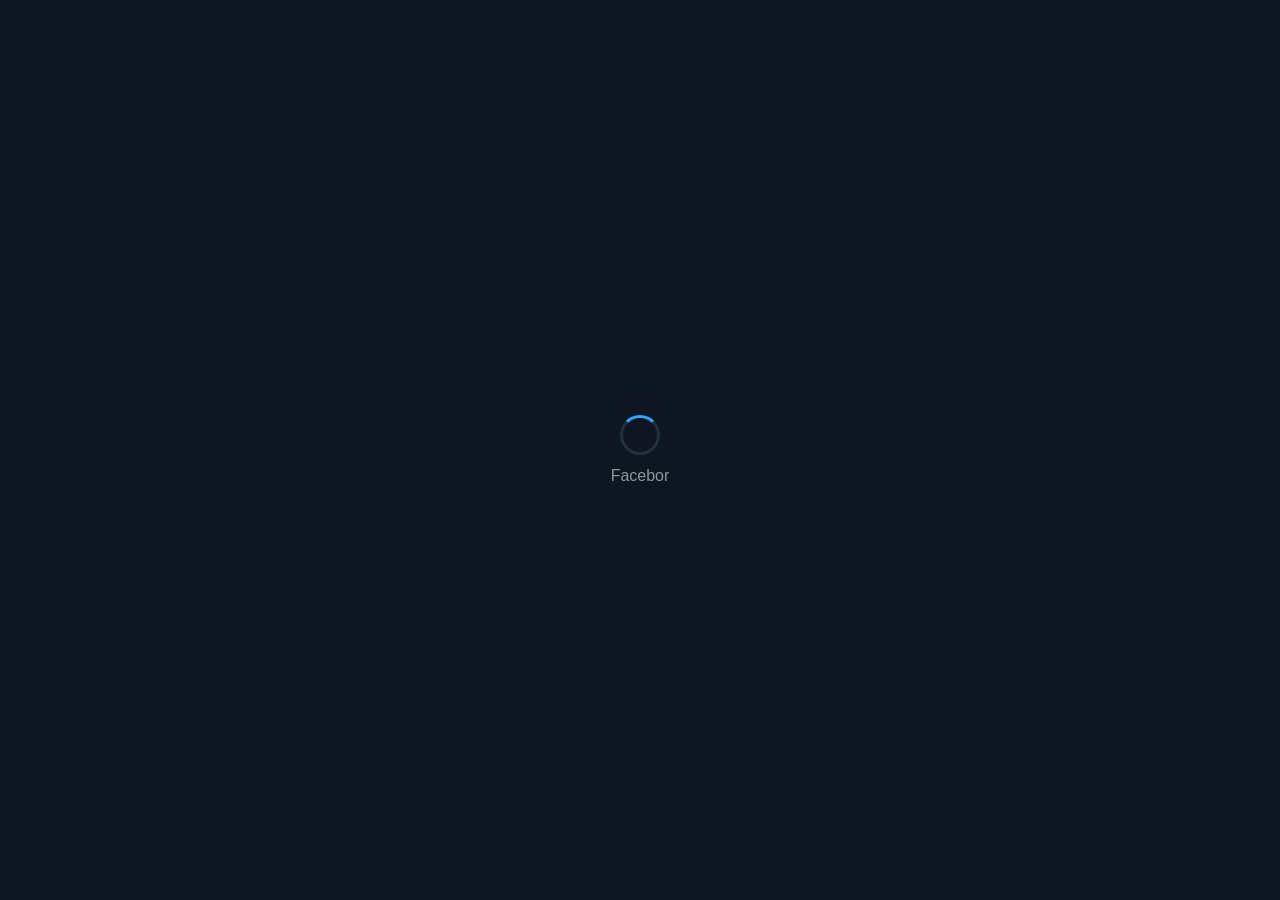
==== commit dce2d7ec: "Настройки как в Telegram, аватар, телефон" ====
--- a/index.html
+++ b/index.html
@@ -3,85 +3,84 @@
 <head>
     <meta charset="UTF-8">
     <meta name="viewport" content="width=device-width, initial-scale=1.0">
-    <title>Facebor</title>
+    <title>Facebor — Настройки</title>
     <link rel="icon" href="data:image/svg+xml,<svg xmlns='http://www.w3.org/2000/svg' viewBox='0 0 100 100'><text y='.9em' font-size='90'>💬</text></svg>">
     <style>
-        :root{--b:#0e1621;--b2:#17212b;--b3:#242f3d;--a:#2ea6ff;--t:#fff;--t2:#8d969b;--g:#4caf50;--br:rgba(255,255,255,.08)}
+        :root{--b:#0e1621;--b2:#17212b;--b3:#242f3d;--a:#2ea6ff;--t:#fff;--t2:#8d969b;--g:#4caf50;--r:#e53935;--br:rgba(255,255,255,.08)}
         *{margin:0;padding:0;box-sizing:border-box}
-        body{font-family:-apple-system,BlinkMacSystemFont,'Segoe UI',Roboto,sans-serif;background:var(--b);color:var(--t);height:100vh;overflow:hidden;-webkit-font-smoothing:antialiased;-webkit-tap-highlight-color:transparent;contain:strict}
-        #app{height:100vh;display:flex;contain:content}
+        body{font-family:-apple-system,BlinkMacSystemFont,'Segoe UI',Roboto,sans-serif;background:var(--b);color:var(--t);height:100vh;overflow:hidden}
+        #app{height:100vh;display:flex}
         #loader{position:fixed;top:0;left:0;width:100%;height:100%;background:var(--b);z-index:9999;display:flex;flex-direction:column;align-items:center;justify-content:center;transition:opacity .2s;color:var(--t2)}
         #loader.hidden{opacity:0;pointer-events:none}
         #loader i{width:40px;height:40px;border:3px solid var(--b3);border-top-color:var(--a);border-radius:50%;animation:s .5s linear infinite;display:block}
         @keyframes s{to{transform:rotate(360deg)}}
-        .sidebar{width:380px;min-width:380px;background:var(--b2);border-right:1px solid var(--br);display:flex;flex-direction:column;transition:transform .2s cubic-bezier(.4,0,.2,1);will-change:transform;contain:strict}
+        .sidebar{width:380px;min-width:380px;background:var(--b2);border-right:1px solid var(--br);display:flex;flex-direction:column;transition:transform .2s}
         .sb-h{padding:12px 16px;display:flex;align-items:center;justify-content:space-between;border-bottom:1px solid var(--br);height:56px}
         .sb-h span{font-size:19px;font-weight:600}
         .sb-a{display:flex;gap:4px}
         .ib{width:36px;height:36px;border-radius:50%;border:0;background:0;color:var(--t2);font-size:17px;cursor:pointer;display:flex;align-items:center;justify-content:center;transition:background .1s}
         .ib:hover{background:var(--b3);color:var(--t)}
         .sw{padding:8px 12px}
-        .sw input{width:100%;padding:9px 12px;background:var(--b);border:1px solid var(--br);border-radius:20px;color:var(--t);font-size:13px;outline:0;transition:border .15s}
+        .sw input{width:100%;padding:9px 12px;background:var(--b);border:1px solid var(--br);border-radius:20px;color:var(--t);font-size:13px;outline:0}
         .sw input:focus{border-color:var(--a)}
-        .cl{flex:1;overflow-y:auto;contain:content}
-        .ci{display:flex;align-items:center;padding:10px 12px;cursor:pointer;gap:10px;transition:background .1s;height:68px}
-        .ci:hover{background:var(--b3)}
-        .ci.active{background:rgba(46,166,255,.12);border-left:3px solid var(--a)}
-        .ca{width:46px;height:46px;border-radius:50%;background:linear-gradient(135deg,#2ea6ff,#1a73e8);display:flex;align-items:center;justify-content:center;font-weight:600;font-size:19px;flex-shrink:0}
-        .cin{flex:1;min-width:0}
-        .cn{font-weight:500;font-size:14px;margin-bottom:2px}
-        .clm{color:var(--t2);font-size:12px;white-space:nowrap;overflow:hidden;text-overflow:ellipsis}
-        .cmt{text-align:right;flex-shrink:0}
-        .ct{color:var(--t2);font-size:11px}
-        .ub{padding:8px 12px;background:var(--b);border-top:1px solid var(--br);display:flex;align-items:center;gap:8px;height:56px}
-        .ua{width:34px;height:34px;border-radius:50%;background:linear-gradient(135deg,#2ea6ff,#1a73e8);display:flex;align-items:center;justify-content:center;font-weight:600;font-size:15px}
-        .ui{flex:1}
-        .un{font-weight:500;font-size:13px}
-        .uu{color:var(--t2);font-size:11px}
-        .mc{flex:1;display:flex;flex-direction:column;background:var(--b);contain:content}
+        .cl{flex:1;overflow-y:auto}
+        .ci{display:flex;align-items:center;padding:10px 12px;cursor:pointer;gap:10px;transition:background .1s}
+        .ci:hover{background:var(--b3)}.ci.active{background:rgba(46,166,255,.12);border-left:3px solid var(--a)}
+        .ca{width:46px;height:46px;border-radius:50%;background:linear-gradient(135deg,#2ea6ff,#1a73e8);display:flex;align-items:center;justify-content:center;font-weight:600;font-size:19px;flex-shrink:0;overflow:hidden}
+        .ca img{width:100%;height:100%;object-fit:cover}
+        .cin{flex:1;min-width:0}.cn{font-weight:500;font-size:14px}.clm{color:var(--t2);font-size:12px;white-space:nowrap;overflow:hidden;text-overflow:ellipsis}
+        .cmt{text-align:right}.ct{color:var(--t2);font-size:11px}
+        .ub{padding:8px 12px;background:var(--b);border-top:1px solid var(--br);display:flex;align-items:center;gap:8px;cursor:pointer;transition:background .1s}
+        .ub:hover{background:var(--b3)}
+        .ua{width:34px;height:34px;border-radius:50%;background:linear-gradient(135deg,#2ea6ff,#1a73e8);display:flex;align-items:center;justify-content:center;font-weight:600;font-size:15px;overflow:hidden}
+        .ua img{width:100%;height:100%;object-fit:cover}
+        .ui{flex:1}.un{font-weight:500;font-size:13px}.uu{color:var(--t2);font-size:11px}
+        .mc{flex:1;display:flex;flex-direction:column;background:var(--b)}
         .ch{padding:10px 16px;background:var(--b2);border-bottom:1px solid var(--br);display:flex;align-items:center;gap:10px;height:56px}
         .bb{display:none;background:0;border:0;color:var(--t2);font-size:20px;cursor:pointer}
-        .cinf{flex:1}
-        .cnm{font-weight:600;font-size:15px}
-        .cst{color:var(--g);font-size:12px}
-        .ma{flex:1;overflow-y:auto;padding:12px;display:flex;flex-direction:column;gap:4px;contain:content}
-        .em{text-align:center;margin:auto;color:var(--t2)}
-        .em i{font-size:64px;display:block;margin-bottom:8px}
-        .em h3{font-size:18px;margin-bottom:4px;color:var(--t)}
+        .cinf{flex:1}.cnm{font-weight:600;font-size:15px}.cst{color:var(--g);font-size:12px}
+        .ma{flex:1;overflow-y:auto;padding:12px;display:flex;flex-direction:column;gap:4px}
+        .em{text-align:center;margin:auto;color:var(--t2)}.em i{font-size:64px;display:block;margin-bottom:8px}.em h3{font-size:18px;margin-bottom:4px;color:var(--t)}
         .msg{display:flex;max-width:70%;animation:m .15s ease}
         @keyframes m{from{opacity:0;transform:translateY(6px)}}
-        .msg.sent{align-self:flex-end}
-        .msg.rec{align-self:flex-start}
+        .msg.sent{align-self:flex-end}.msg.rec{align-self:flex-start}
         .mb{padding:8px 12px;border-radius:14px;line-height:1.4;word-wrap:break-word;font-size:14px}
         .msg.sent .mb{background:var(--a);color:#fff;border-bottom-right-radius:3px}
         .msg.rec .mb{background:var(--b3);border-bottom-left-radius:3px}
         .mt{font-size:10px;opacity:.65;margin-top:2px;text-align:right}
-        .ia{padding:8px 12px;background:var(--b2);border-top:1px solid var(--br);display:flex;align-items:center;gap:6px;height:56px}
-        .ia input{flex:1;padding:10px 14px;background:var(--b);border:1px solid var(--br);border-radius:22px;color:var(--t);font-size:14px;outline:0;transition:border .15s}
+        .ia{padding:8px 12px;background:var(--b2);border-top:1px solid var(--br);display:flex;align-items:center;gap:6px}
+        .ia input{flex:1;padding:10px 14px;background:var(--b);border:1px solid var(--br);border-radius:22px;color:var(--t);font-size:14px;outline:0}
         .ia input:focus{border-color:var(--a)}
-        .sb-btn{width:40px;height:40px;border-radius:50%;background:var(--a);border:0;color:#fff;font-size:18px;cursor:pointer;flex-shrink:0;transition:transform .1s}
-        .sb-btn:hover{transform:scale(1.05)}
-        .sb-btn:active{transform:scale(.95)}
-        .modal{display:none;position:fixed;top:0;left:0;width:100%;height:100%;background:rgba(0,0,0,.5);z-index:1000;justify-content:center;align-items:center;backdrop-filter:blur(2px);-webkit-backdrop-filter:blur(2px)}
+        .sb-btn{width:40px;height:40px;border-radius:50%;background:var(--a);border:0;color:#fff;font-size:18px;cursor:pointer}
+        .modal{display:none;position:fixed;top:0;left:0;width:100%;height:100%;background:rgba(0,0,0,.5);z-index:1000;justify-content:center;align-items:center;backdrop-filter:blur(2px)}
         .modal.on{display:flex}
-        .mbox{background:var(--b2);border-radius:14px;padding:22px;width:92%;max-width:380px;animation:mi .2s ease}
+        .mbox{background:var(--b2);border-radius:14px;padding:22px;width:92%;max-width:400px;animation:mi .2s ease;max-height:90vh;overflow-y:auto}
         @keyframes mi{from{opacity:0;transform:scale(.95) translateY(10px)}}
         .mbox h2{font-size:18px;margin-bottom:16px;display:flex;justify-content:space-between;align-items:center}
-        .mbox h2 button{background:0;border:0;color:var(--t2);font-size:22px;cursor:pointer;padding:0 4px}
+        .mbox h2 button{background:0;border:0;color:var(--t2);font-size:22px;cursor:pointer}
         .fg{margin-bottom:12px}
         .fg label{display:block;color:var(--t2);font-size:11px;margin-bottom:3px;text-transform:uppercase;letter-spacing:.5px}
-        .fg input{width:100%;padding:10px 12px;background:var(--b);border:1px solid var(--br);border-radius:10px;color:var(--t);font-size:14px;outline:0;transition:border .15s}
+        .fg input,.fg select{width:100%;padding:10px 12px;background:var(--b);border:1px solid var(--br);border-radius:10px;color:var(--t);font-size:14px;outline:0}
         .fg input:focus{border-color:var(--a)}
-        .btn{width:100%;padding:12px;border:0;border-radius:10px;font-size:15px;font-weight:600;cursor:pointer;transition:background .15s}
-        .btn-a{background:var(--a);color:#fff}
-        .btn-a:hover{background:#3cb4ff}
+        .btn{width:100%;padding:12px;border:0;border-radius:10px;font-size:15px;font-weight:600;cursor:pointer;margin-bottom:6px}
+        .btn-a{background:var(--a);color:#fff}.btn-a:hover{background:#3cb4ff}
         .btn-o{background:0;color:var(--a);border:2px solid var(--a)}
-        .err{color:#e53935;font-size:12px;margin-top:4px;display:none}
+        .btn-r{background:0;color:var(--r);border:2px solid var(--r)}
+        .err{color:var(--r);font-size:12px;margin-top:4px;display:none}
         .ok{color:var(--g);font-size:12px;margin-top:4px;display:none}
         .swt{text-align:center;margin-top:14px;color:var(--t2);font-size:13px}
         .swt a{color:var(--a);cursor:pointer}
-        ::-webkit-scrollbar{width:4px}
-        ::-webkit-scrollbar-thumb{background:var(--b3);border-radius:8px}
+        .settings-item{display:flex;align-items:center;justify-content:space-between;padding:14px 0;border-bottom:1px solid var(--br);cursor:pointer;transition:background .1s}
+        .settings-item:hover{opacity:.8}
+        .settings-item .si-left{display:flex;align-items:center;gap:10px}
+        .settings-item .si-icon{font-size:20px;width:30px;text-align:center}
+        .settings-item .si-text{font-size:14px}.settings-item .si-sub{color:var(--t2);font-size:12px}
+        .settings-item .si-arrow{color:var(--t2)}
+        .avatar-upload{width:80px;height:80px;border-radius:50%;background:var(--b3);display:flex;align-items:center;justify-content:center;margin:0 auto 16px;cursor:pointer;overflow:hidden;position:relative;font-size:36px;font-weight:600;transition:opacity .2s}
+        .avatar-upload:hover{opacity:.8}
+        .avatar-upload img{width:100%;height:100%;object-fit:cover;position:absolute;top:0;left:0}
+        .avatar-upload input{display:none}
+        ::-webkit-scrollbar{width:4px}::-webkit-scrollbar-thumb{background:var(--b3);border-radius:8px}
         @media(max-width:768px){.sidebar{position:fixed;left:0;top:0;height:100%;z-index:50;transform:translateX(-100%)}.sidebar.open{transform:translateX(0)}.bb{display:block}.mc{width:100%}}
     </style>
 </head>
@@ -93,58 +92,120 @@
         let D={users:[],chats:[],messages:{},cu:null,ac:null};
         const L=localStorage;
         function load(){
-            const d=L.getItem('fb3');
+            const d=L.getItem('fb_full');
             if(d)try{D=JSON.parse(d)}catch(e){}
             if(!D.users.length){
-                D.users=[{id:1,name:'Анна',username:'anna',email:'anna@facebor.com',password:'123456',online:!0},{id:2,name:'Петр',username:'petr',email:'petr@facebor.com',password:'123456',online:!1},{id:3,name:'Мария',username:'maria',email:'maria@facebor.com',password:'123456',online:!0}];
+                D.users=[{id:1,name:'Анна',username:'anna',email:'anna@facebor.com',phone:'+79001234567',password:'123456',online:!0,avatar:'',bio:'Привет, я в Facebor!',theme:'dark'},{id:2,name:'Петр',username:'petr',email:'petr@facebor.com',phone:'+79007654321',password:'123456',online:!1,avatar:'',bio:'','theme':'dark'},{id:3,name:'Мария',username:'maria',email:'maria@facebor.com',phone:'+79005551234',password:'123456',online:!0,avatar:'',bio:'Люблю общаться','theme':'dark'}];
                 save();
             }
         }
-        function save(){L.setItem('fb3',JSON.stringify(D))}
+        function save(){L.setItem('fb_full',JSON.stringify(D))}
         function ft(t){const d=new Date(t),n=new Date();if(d.toDateString()===n.toDateString())return d.toLocaleTimeString('ru',{hour:'2-digit',minute:'2-digit'});return d.toLocaleDateString('ru',{day:'numeric',month:'short'})}
         function esc(s){const d=document.createElement('div');d.textContent=s;return d.innerHTML}
-
         function render(){document.getElementById('loader').classList.add('hidden');const a=document.getElementById('app');D.cu?renderApp(a):renderAuth(a)}
 
         function renderAuth(a){
-            a.innerHTML='<div style="display:flex;align-items:center;justify-content:center;width:100%;height:100vh;background:var(--b);overflow-y:auto"><div style="background:var(--b2);border-radius:16px;padding:28px;width:92%;max-width:380px;text-align:center;margin:16px"><div style="font-size:48px;margin-bottom:8px">💬</div><h1 style="font-size:24px;margin-bottom:2px">Facebor</h1><p style="color:var(--t2);margin-bottom:16px;font-size:13px">Общайтесь свободно</p><div id="lb"><div class="fg"><label>Email или Username</label><input id="lu" placeholder="email@example.com" autocomplete="email"></div><div class="fg"><label>Пароль</label><input id="lp" type="password" placeholder="Введите пароль"></div><div class="err" id="le"></div><button class="btn btn-a" onclick="login()" style="margin-bottom:8px">Войти</button><p style="margin-bottom:6px"><a onclick="fpModal()" style="color:var(--a);cursor:pointer;font-size:12px">Забыли пароль?</a></p><p class="swt">Нет аккаунта? <a onclick="ta()">Регистрация</a></p><p style="color:var(--t2);font-size:10px;margin-top:10px">Демо: anna@facebor.com / 123456</p></div><div id="rb" style="display:none"><div class="fg"><label>Имя</label><input id="rn" placeholder="Ваше имя"></div><div class="fg"><label>Username</label><input id="ru" placeholder="Придумайте username"></div><div class="fg"><label>Email</label><input id="re" type="email" placeholder="your@gmail.com"></div><div class="fg"><label>Пароль</label><input id="rp" type="password" placeholder="Минимум 6 символов"></div><div class="fg"><label>Подтвердите пароль</label><input id="rp2" type="password" placeholder="Повторите пароль"></div><div class="err" id="rerr"></div><button class="btn btn-a" onclick="register()" style="margin-bottom:8px">Создать аккаунт</button><p class="swt">Есть аккаунт? <a onclick="ta()">Войти</a></p></div></div></div>';
+            a.innerHTML='<div style="display:flex;align-items:center;justify-content:center;width:100%;height:100vh;background:var(--b);overflow-y:auto"><div style="background:var(--b2);border-radius:16px;padding:28px;width:92%;max-width:400px;text-align:center;margin:16px"><div style="font-size:48px;margin-bottom:8px">💬</div><h1 style="font-size:24px;margin-bottom:2px">Facebor</h1><p style="color:var(--t2);margin-bottom:16px;font-size:13px">Общайтесь свободно</p><div id="lb"><div class="fg"><label>Email или Username</label><input id="lu" placeholder="email@example.com"></div><div class="fg"><label>Пароль</label><input id="lp" type="password" placeholder="Введите пароль"></div><div class="err" id="le"></div><button class="btn btn-a" onclick="login()" style="margin-bottom:8px">Войти</button><p style="margin-bottom:6px"><a onclick="fpModal()" style="color:var(--a);cursor:pointer;font-size:12px">Забыли пароль?</a></p><p class="swt">Нет аккаунта? <a onclick="ta()">Регистрация</a></p><p style="color:var(--t2);font-size:10px;margin-top:10px">Демо: anna / 123456</p></div><div id="rb" style="display:none"><div class="fg"><label>Имя</label><input id="rn" placeholder="Ваше имя"></div><div class="fg"><label>Username</label><input id="ru" placeholder="Придумайте username"></div><div class="fg"><label>Email</label><input id="re" type="email" placeholder="your@gmail.com"></div><div class="fg"><label>Номер телефона</label><input id="rph" type="tel" placeholder="+79001234567"></div><div class="fg"><label>Пароль</label><input id="rp" type="password" placeholder="Минимум 6 символов"></div><div class="err" id="rerr"></div><button class="btn btn-a" onclick="register()" style="margin-bottom:8px">Создать аккаунт</button><p class="swt">Есть аккаунт? <a onclick="ta()">Войти</a></p></div></div></div>';
         }
         function ta(){const l=document.getElementById('lb'),r=document.getElementById('rb');l.style.display=l.style.display==='none'?'block':'none';r.style.display=r.style.display==='none'?'block':'none'}
         function login(){const u=document.getElementById('lu').value.trim().toLowerCase(),p=document.getElementById('lp').value,e=document.getElementById('le');e.style.display='none';const user=D.users.find(x=>(x.username===u||x.email===u)&&x.password===p);if(user){D.cu=user;save();render()}else{e.textContent='Неверный логин или пароль';e.style.display='block'}}
-        function register(){const n=document.getElementById('rn').value.trim(),u=document.getElementById('ru').value.trim().toLowerCase(),em=document.getElementById('re').value.trim().toLowerCase(),p=document.getElementById('rp').value,p2=document.getElementById('rp2').value,e=document.getElementById('rerr');e.style.display='none';if(!n||!u||!em||!p){e.textContent='Заполните все поля';e.style.display='block';return}if(u.length<3){e.textContent='Username минимум 3 символа';e.style.display='block';return}if(!em.includes('@')||!em.includes('.')){e.textContent='Некорректный email';e.style.display='block';return}if(p.length<6){e.textContent='Пароль минимум 6 символов';e.style.display='block';return}if(p!==p2){e.textContent='Пароли не совпадают';e.style.display='block';return}if(D.users.find(x=>x.username===u)){e.textContent='Username занят';e.style.display='block';return}if(D.users.find(x=>x.email===em)){e.textContent='Email уже используется';e.style.display='block';return}const user={id:Date.now(),name:n,username:u,email:em,password:p,online:!0};D.users.push(user);D.cu=user;save();render()}
-        function fpModal(){const m=document.createElement('div');m.className='modal on';m.id='fpm';m.innerHTML='<div class="mbox"><h2>Восстановление пароля <button onclick="cm(\'fpm\')">✕</button></h2><p style="color:var(--t2);font-size:12px;margin-bottom:12px">Введите email, указанный при регистрации</p><div class="fg"><label>Email</label><input id="fpe" type="email" placeholder="your@gmail.com"></div><div class="err" id="fperr"></div><div class="ok" id="fpok"></div><button class="btn btn-a" onclick="rpReset()">Восстановить</button></div>';document.body.appendChild(m);m.onclick=e=>{if(e.target===m)cm('fpm')}}
-        function rpReset(){const em=document.getElementById('fpe').value.trim().toLowerCase(),err=document.getElementById('fperr'),ok=document.getElementById('fpok');err.style.display='none';ok.style.display='none';const user=D.users.find(x=>x.email===em);if(!user){err.textContent='Email не найден';err.style.display='block';return}ok.innerHTML='✅ Пароль: <b>'+user.password+'</b><br><small style="color:var(--t2)">Отправлен на '+em+'</small>';ok.style.display='block'}
-        function profModal(){const m=document.createElement('div');m.className='modal on';m.id='prm';const u=D.cu;m.innerHTML='<div class="mbox"><h2>Профиль <button onclick="cm(\'prm\')">✕</button></h2><div style="text-align:center;margin-bottom:12px"><div class="ca" style="width:60px;height:60px;font-size:26px;margin:0 auto">'+u.name[0].toUpperCase()+'</div></div><div class="fg"><label>Имя</label><input value="'+u.name+'" readonly></div><div class="fg"><label>Username</label><input value="@'+u.username+'" readonly></div><div class="fg"><label>Email</label><input value="'+u.email+'" readonly></div><button class="btn btn-o" onclick="cm(\'prm\')">Закрыть</button></div>';document.body.appendChild(m);m.onclick=e=>{if(e.target===m)cm('prm')}}
+        function register(){const n=document.getElementById('rn').value.trim(),u=document.getElementById('ru').value.trim().toLowerCase(),em=document.getElementById('re').value.trim().toLowerCase(),ph=document.getElementById('rph').value.trim(),p=document.getElementById('rp').value,e=document.getElementById('rerr');e.style.display='none';if(!n||!u||!em||!p){e.textContent='Заполните обязательные поля';e.style.display='block';return}if(u.length<3){e.textContent='Username минимум 3 символа';e.style.display='block';return}if(!em.includes('@')||!em.includes('.')){e.textContent='Некорректный email';e.style.display='block';return}if(p.length<6){e.textContent='Пароль минимум 6 символов';e.style.display='block';return}if(D.users.find(x=>x.username===u)){e.textContent='Username занят';e.style.display='block';return}if(D.users.find(x=>x.email===em)){e.textContent='Email уже используется';e.style.display='block';return}const user={id:Date.now(),name:n,username:u,email:em,phone:ph||'',password:p,online:!0,avatar:'',bio:'',theme:'dark'};D.users.push(user);D.cu=user;save();render()}
+        function fpModal(){const m=document.createElement('div');m.className='modal on';m.id='fpm';m.innerHTML='<div class="mbox"><h2>Восстановление пароля <button onclick="cm(\'fpm\')">✕</button></h2><p style="color:var(--t2);font-size:12px;margin-bottom:12px">Введите email или телефон</p><div class="fg"><label>Email или телефон</label><input id="fpe" placeholder="email или +7900..."></div><div class="err" id="fperr"></div><div class="ok" id="fpok"></div><button class="btn btn-a" onclick="rpReset()">Восстановить</button></div>';document.body.appendChild(m);m.onclick=e=>{if(e.target===m)cm('fpm')}}
+        function rpReset(){const q=document.getElementById('fpe').value.trim().toLowerCase(),err=document.getElementById('fperr'),ok=document.getElementById('fpok');err.style.display='none';ok.style.display='none';const user=D.users.find(x=>x.email===q||x.phone===q);if(!user){err.textContent='Пользователь не найден';err.style.display='block';return}ok.innerHTML='✅ Пароль: <b>'+user.password+'</b><br><small style="color:var(--t2)">Отправлен на '+user.email+'</small>';ok.style.display='block'}
 
         function renderApp(a){
-            a.innerHTML='<div class="sidebar" id="sb"><div class="sb-h"><span>Facebor</span><div class="sb-a"><button class="ib" onclick="ncModal()">✏️</button><button class="ib" onclick="profModal()">👤</button><button class="ib" onclick="logout()">🚪</button></div></div><div class="sw"><input type="text" placeholder="🔍 Поиск" oninput="fc(this.value)"></div><div class="cl" id="cl"></div><div class="ub"><div class="ua">'+D.cu.name[0].toUpperCase()+'</div><div class="ui"><div class="un">'+D.cu.name+'</div><div class="uu">@'+D.cu.username+'</div></div></div></div><div class="mc" id="mc">'+rm()+'</div>';
+            a.innerHTML='<div class="sidebar" id="sb"><div class="sb-h"><span>Facebor</span><div class="sb-a"><button class="ib" onclick="ncModal()">✏️</button><button class="ib" onclick="showSettings()">⚙️</button><button class="ib" onclick="logout()">🚪</button></div></div><div class="sw"><input type="text" placeholder="🔍 Поиск" oninput="fc(this.value)"></div><div class="cl" id="cl"></div><div class="ub" onclick="showProfile()"><div class="ua" id="ubAv">'+getAv(D.cu,'34px')+'</div><div class="ui"><div class="un">'+D.cu.name+'</div><div class="uu">@'+D.cu.username+'</div></div></div></div><div class="mc" id="mc">'+rm()+'</div>';
             uc();bi();
         }
+
+        function getAv(u,size){if(u.avatar)return '<img src="'+u.avatar+'" style="width:100%;height:100%;object-fit:cover;border-radius:50%">';return u.name[0].toUpperCase()}
 
         function rm(){
             if(!D.ac)return '<div class="ch"><div class="cinf"><div class="cnm">Facebor</div><div class="cst">Выберите чат</div></div></div><div class="ma"><div class="em"><i>💬</i><h3>Добро пожаловать!</h3><p>Выберите чат или создайте новый</p></div></div>';
-            const chat=D.chats.find(c=>c.id===D.ac);
-            if(!chat)return '';
-            const oId=chat.participants.find(id=>id!==D.cu.id);
-            const o=D.users.find(u=>u.id===oId);
+            const chat=D.chats.find(c=>c.id===D.ac);if(!chat)return '';
+            const oId=chat.participants.find(id=>id!==D.cu.id);const o=D.users.find(u=>u.id===oId);
             const msgs=D.messages[D.ac]||[];
-            return '<div class="ch"><button class="bb" onclick="cc()">←</button><div class="ca" style="width:38px;height:38px;font-size:16px">'+o.name[0]+'</div><div class="cinf"><div class="cnm">'+o.name+'</div><div class="cst">'+(o.online?'● online':'○ был недавно')+'</div></div></div><div class="ma" id="mc2">'+msgs.map(m=>{const s=m.senderId===D.cu.id;return '<div class="msg '+(s?'sent':'rec')+'"><div class="mb">'+esc(m.text)+'<div class="mt">'+ft(m.time)+'</div></div></div>'}).join('')+'</div><div class="ia"><input type="text" id="mi" placeholder="Сообщение..."><button class="sb-btn" onclick="sm()">➤</button></div>';
-        }
-
-        function uc(){const l=document.getElementById('cl');if(!l)return;const chats=D.chats.filter(c=>c.participants.includes(D.cu.id));l.innerHTML=chats.map(c=>{const oId=c.participants.find(id=>id!==D.cu.id);const o=D.users.find(u=>u.id===oId);const ms=D.messages[c.id]||[],last=ms[ms.length-1];return '<div class="ci'+(D.ac===c.id?' active':'')+'" onclick="oc('+c.id+')"><div class="ca">'+o.name[0]+'</div><div class="cin"><div class="cn">'+o.name+'</div><div class="clm">'+(last?last.text:'Нет сообщений')+'</div></div><div class="cmt"><div class="ct">'+(last?ft(last.time):'')+'</div></div></div>'}).join('')}
+            return '<div class="ch"><button class="bb" onclick="cc()">←</button><div class="ca" style="width:38px;height:38px;font-size:16px">'+getAv(o,'38px')+'</div><div class="cinf"><div class="cnm">'+o.name+'</div><div class="cst">'+(o.online?'● online':'○ был недавно')+'</div></div></div><div class="ma" id="mc2">'+msgs.map(m=>{const s=m.senderId===D.cu.id;return '<div class="msg '+(s?'sent':'rec')+'"><div class="mb">'+esc(m.text)+'<div class="mt">'+ft(m.time)+'</div></div></div>'}).join('')+'</div><div class="ia"><input type="text" id="mi" placeholder="Сообщение..."><button class="sb-btn" onclick="sm()">➤</button></div>';
+        }
+
+        function uc(){const l=document.getElementById('cl');if(!l)return;const chats=D.chats.filter(c=>c.participants.includes(D.cu.id));l.innerHTML=chats.map(c=>{const oId=c.participants.find(id=>id!==D.cu.id);const o=D.users.find(u=>u.id===oId);const ms=D.messages[c.id]||[],last=ms[ms.length-1];return '<div class="ci'+(D.ac===c.id?' active':'')+'" onclick="oc('+c.id+')"><div class="ca" style="font-size:16px">'+getAv(o,'46px')+'</div><div class="cin"><div class="cn">'+o.name+'</div><div class="clm">'+(last?last.text:'Нет сообщений')+'</div></div><div class="cmt"><div class="ct">'+(last?ft(last.time):'')+'</div></div></div>'}).join('')}
         function oc(id){D.ac=id;document.getElementById('mc').innerHTML=rm();uc();sd();bi();if(window.innerWidth<=768)document.getElementById('sb').classList.remove('open')}
         function cc(){D.ac=null;document.getElementById('mc').innerHTML=rm();uc()}
         function sm(){const inp=document.getElementById('mi');if(!inp||!D.ac)return;const text=inp.value.trim();if(!text)return;if(!D.messages[D.ac])D.messages[D.ac]=[];D.messages[D.ac].push({senderId:D.cu.id,text,time:new Date().toISOString()});save();inp.value='';document.getElementById('mc').innerHTML=rm();sd();bi();uc()}
-        function sd(){requestAnimationFrame(()=>{const c=document.getElementById('mc2');if(c)c.scrollTop=c.scrollHeight})}
+        function sd(){setTimeout(()=>{const c=document.getElementById('mc2');if(c)c.scrollTop=c.scrollHeight},50)}
         function bi(){const inp=document.getElementById('mi');if(inp){inp.focus();inp.onkeypress=e=>{if(e.key==='Enter')sm()}}}
         function fc(q){const items=document.querySelectorAll('.ci'),s=q.toLowerCase();items.forEach(i=>{i.style.display=i.querySelector('.cn').textContent.toLowerCase().includes(s)?'flex':'none'})}
-        function ncModal(){const m=document.createElement('div');m.className='modal on';m.id='ncm';m.innerHTML='<div class="mbox"><h2>Новый чат <button onclick="cm(\'ncm\')">✕</button></h2><div class="fg"><label>Username или Email</label><input id="ncu" placeholder="username или email@..."></div><div class="err" id="nce"></div><button class="btn btn-a" onclick="sc()">Начать чат</button><p style="color:var(--t2);font-size:10px;margin-top:8px;text-align:center">anna, petr, maria</p></div>';document.body.appendChild(m);m.onclick=e=>{if(e.target===m)cm('ncm')}}
-        function sc(){const q=document.getElementById('ncu').value.trim().toLowerCase(),o=D.users.find(x=>x.username===q||x.email===q),e=document.getElementById('nce');if(!o){e.textContent='Пользователь не найден';e.style.display='block';return}if(o.id===D.cu.id){e.textContent='Нельзя начать чат с собой';e.style.display='block';return}const ex=D.chats.find(c=>c.participants.includes(D.cu.id)&&c.participants.includes(o.id));if(ex){oc(ex.id);cm('ncm');return}const nc={id:Date.now(),participants:[D.cu.id,o.id]};D.chats.push(nc);D.messages[nc.id]=[];save();oc(nc.id);cm('ncm')}
+        function ncModal(){const m=document.createElement('div');m.className='modal on';m.id='ncm';m.innerHTML='<div class="mbox"><h2>Новый чат <button onclick="cm(\'ncm\')">✕</button></h2><div class="fg"><label>Username, Email или Телефон</label><input id="ncu" placeholder="username, email или +7900..."></div><div class="err" id="nce"></div><button class="btn btn-a" onclick="sc()">Начать чат</button><p style="color:var(--t2);font-size:10px;margin-top:8px;text-align:center">anna, petr, maria</p></div>';document.body.appendChild(m);m.onclick=e=>{if(e.target===m)cm('ncm')}}
+        function sc(){const q=document.getElementById('ncu').value.trim().toLowerCase(),o=D.users.find(x=>x.username===q||x.email===q||x.phone===q),e=document.getElementById('nce');if(!o){e.textContent='Пользователь не найден';e.style.display='block';return}if(o.id===D.cu.id){e.textContent='Это ваш аккаунт';e.style.display='block';return}const ex=D.chats.find(c=>c.participants.includes(D.cu.id)&&c.participants.includes(o.id));if(ex){oc(ex.id);cm('ncm');return}const nc={id:Date.now(),participants:[D.cu.id,o.id]};D.chats.push(nc);D.messages[nc.id]=[];save();oc(nc.id);cm('ncm')}
         function cm(id){const m=document.getElementById(id);if(m)m.remove()}
         function logout(){D.cu=null;D.ac=null;save();render()}
 
-        load();
-        requestAnimationFrame(()=>{requestAnimationFrame(()=>{render()})});
-    </script>
-</body>
-</html>+        // ПРОФИЛЬ
+        function showProfile(){
+            const m=document.createElement('div');m.className='modal on';m.id='prm';
+            const u=D.cu;
+            m.innerHTML='<div class="mbox"><h2>Профиль <button onclick="cm(\'prm\')">✕</button></h2><div class="avatar-upload" onclick="document.getElementById(\'avInput\').click()">'+(u.avatar?'<img src="'+u.avatar+'">':u.name[0].toUpperCase())+'<input type="file" id="avInput" accept="image/*" onchange="upAv(event)"></div><p style="text-align:center;color:var(--a);font-size:12px;margin-bottom:16px">Нажмите на аватар, чтобы изменить</p><div class="fg"><label>Имя</label><input value="'+u.name+'" readonly></div><div class="fg"><label>Username</label><input value="@'+u.username+'" readonly></div><div class="fg"><label>Email</label><input value="'+u.email+'" readonly></div><div class="fg"><label>Телефон</label><input value="'+(u.phone||'Не указан')+'" readonly></div><div class="fg"><label>О себе</label><input value="'+(u.bio||'')+'" readonly></div><button class="btn btn-o" onclick="cm(\'prm\');showSettings()">⚙️ Редактировать профиль</button></div>';
+            document.body.appendChild(m);m.onclick=e=>{if(e.target===m)cm('prm')};
+        }
+
+        function upAv(e){
+            const file=e.target.files[0];
+            if(!file)return;
+            const reader=new FileReader();
+            reader.onload=function(ev){
+                D.cu.avatar=ev.target.result;
+                save();
+                document.getElementById('prm').querySelector('.avatar-upload').innerHTML='<img src="'+ev.target.result+'"><input type="file" id="avInput" accept="image/*" onchange="upAv(event)">';
+                const ubAv=document.getElementById('ubAv');if(ubAv)ubAv.innerHTML=getAv(D.cu,'34px');
+                uc();
+            };
+            reader.readAsDataURL(file);
+        }
+
+        // НАСТРОЙКИ
+        function showSettings(){
+            const m=document.createElement('div');m.className='modal on';m.id='stm';
+            const u=D.cu;
+            m.innerHTML='<div class="mbox"><h2>⚙️ Настройки <button onclick="cm(\'stm\')">✕</button></h2><div class="settings-item" onclick="cm(\'stm\');editProfile()"><div class="si-left"><div class="si-icon">👤</div><div><div class="si-text">Редактировать профиль</div><div class="si-sub">Имя, фото, описание</div></div></div><div class="si-arrow">›</div></div><div class="settings-item" onclick="cm(\'stm\');changePhone()"><div class="si-left"><div class="si-icon">📱</div><div><div class="si-text">Номер телефона</div><div class="si-sub">'+(u.phone||'Не указан')+'</div></div></div><div class="si-arrow">›</div></div><div class="settings-item" onclick="cm(\'stm\');changePassword()"><div class="si-left"><div class="si-icon">🔒</div><div><div class="si-text">Сменить пароль</div><div class="si-sub">Безопасность аккаунта</div></div></div><div class="si-arrow">›</div></div><div class="settings-item" onclick="cm(\'stm\');changeEmail()"><div class="si-left"><div class="si-icon">📧</div><div><div class="si-text">Email</div><div class="si-sub">'+(u.email)+'</div></div></div><div class="si-arrow">›</div></div><div class="settings-item" onclick="cm(\'stm\');toggleTheme()"><div class="si-left"><div class="si-icon">🎨</div><div><div class="si-text">Тема оформления</div><div class="si-sub">'+(u.theme==='dark'?'Тёмная':'Светлая')+'</div></div></div><div class="si-arrow">›</div></div><div class="settings-item" onclick="cm(\'stm\');deleteAccount()"><div class="si-left"><div class="si-icon" style="color:var(--r)">⚠️</div><div style="color:var(--r)"><div class="si-text" style="color:var(--r)">Удалить аккаунт</div><div class="si-sub">Необратимое действие</div></div></div><div class="si-arrow" style="color:var(--r)">›</div></div></div>';
+            document.body.appendChild(m);m.onclick=e=>{if(e.target===m)cm('stm')};
+        }
+
+        function editProfile(){
+            const m=document.createElement('div');m.className='modal on';m.id='epm';
+            const u=D.cu;
+            m.innerHTML='<div class="mbox"><h2>Редактировать профиль <button onclick="cm(\'epm\')">✕</button></h2><div class="avatar-upload" onclick="document.getElementById(\'epAv\').click()">'+(u.avatar?'<img src="'+u.avatar+'">':u.name[0].toUpperCase())+'<input type="file" id="epAv" accept="image/*" onchange="upEpAv(event)"></div><div class="fg"><label>Имя</label><input id="epName" value="'+u.name+'"></div><div class="fg"><label>О себе</label><input id="epBio" value="'+(u.bio||'')+'" placeholder="Расскажите о себе"></div><div class="err" id="eperr"></div><button class="btn btn-a" onclick="saveProfile()">Сохранить</button></div>';
+            document.body.appendChild(m);m.onclick=e=>{if(e.target===m)cm('epm')};
+        }
+
+        function upEpAv(e){
+            const file=e.target.files[0];if(!file)return;
+            const reader=new FileReader();
+            reader.onload=function(ev){
+                const el=document.getElementById('epm').querySelector('.avatar-upload');
+                el.innerHTML='<img src="'+ev.target.result+'"><input type="file" id="epAv" accept="image/*" onchange="upEpAv(event)">';
+            };
+            reader.readAsDataURL(file);
+        }
+
+        function saveProfile(){
+            const n=document.getElementById('epName').value.trim();
+            const b=document.getElementById('epBio').value.trim();
+            if(!n){document.getElementById('eperr').textContent='Имя не может быть пустым';document.getElementById('eperr').style.display='block';return}
+            D.cu.name=n;D.cu.bio=b;
+            const epAv=document.getElementById('epAv');if(epAv&&epAv.files[0]){
+                const reader=new FileReader();
+                reader.onload=function(ev){D.cu.avatar=ev.target.result;save();cm('epm');render();};
+                reader.readAsDataURL(epAv.files[0]);
+            }else{save();cm('epm');render();}
+        }
+
+        function changePhone(){
+            const m=document.createElement('div');m.className='modal on';m.id='phm';
+            m.innerHTML='<div class="mbox"><h2>Номер телефона <button onclick="cm(\'phm\')">✕</button></h2><div class="fg"><label>Новый номер</label><input id="phNum" value="'+(D.cu.phone||'')+'" placeholder="+79001234567"></div><div class="err" id="pherr"></div><button class="btn btn-a" onclick="savePhone()">Сохранить</button></div>';
+            document.body.appendChild(m);m.onclick=e=>{if(e.target===m)cm('phm')};
+        }
+        function savePhone(){const p=document.getElementById('phNum').value.trim();D.cu.phone=p;save();cm('phm');render()}
+
+        function changeEmail(){
+            const m=document.createElement('div');m.className='modal on';m.id='emm';
+            m.innerHTML='<div class="mbox"><h2>Email <button onclick="cm(\'emm\
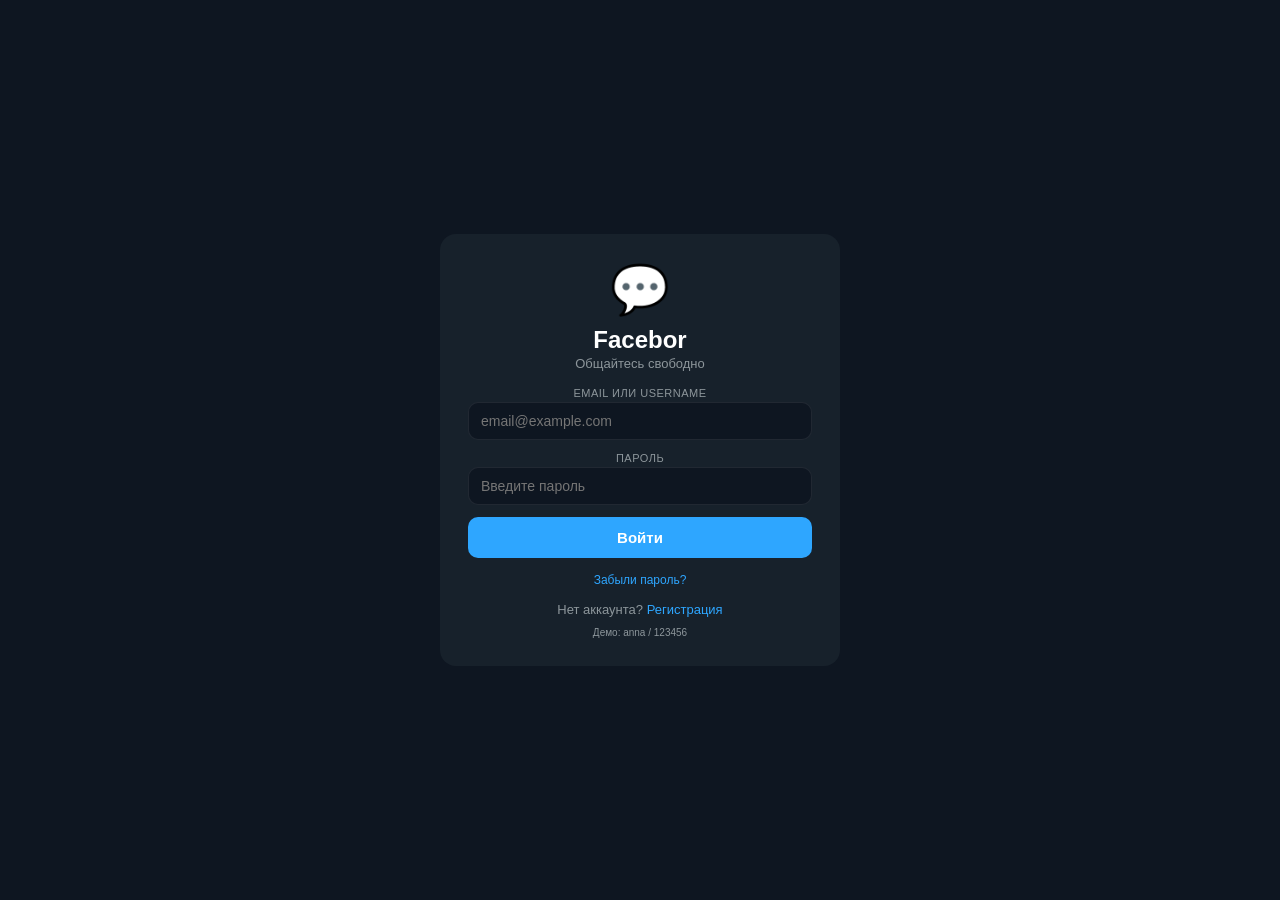
==== commit 5af6b9cc: "Facebor финальная версия" ====
--- a/index.html
+++ b/index.html
@@ -3,7 +3,7 @@
 <head>
     <meta charset="UTF-8">
     <meta name="viewport" content="width=device-width, initial-scale=1.0">
-    <title>Facebor — Настройки</title>
+    <title>Facebor</title>
     <link rel="icon" href="data:image/svg+xml,<svg xmlns='http://www.w3.org/2000/svg' viewBox='0 0 100 100'><text y='.9em' font-size='90'>💬</text></svg>">
     <style>
         :root{--b:#0e1621;--b2:#17212b;--b3:#242f3d;--a:#2ea6ff;--t:#fff;--t2:#8d969b;--g:#4caf50;--r:#e53935;--br:rgba(255,255,255,.08)}
@@ -17,7 +17,6 @@
         .sidebar{width:380px;min-width:380px;background:var(--b2);border-right:1px solid var(--br);display:flex;flex-direction:column;transition:transform .2s}
         .sb-h{padding:12px 16px;display:flex;align-items:center;justify-content:space-between;border-bottom:1px solid var(--br);height:56px}
         .sb-h span{font-size:19px;font-weight:600}
-        .sb-a{display:flex;gap:4px}
         .ib{width:36px;height:36px;border-radius:50%;border:0;background:0;color:var(--t2);font-size:17px;cursor:pointer;display:flex;align-items:center;justify-content:center;transition:background .1s}
         .ib:hover{background:var(--b3);color:var(--t)}
         .sw{padding:8px 12px}
@@ -29,8 +28,7 @@
         .ca{width:46px;height:46px;border-radius:50%;background:linear-gradient(135deg,#2ea6ff,#1a73e8);display:flex;align-items:center;justify-content:center;font-weight:600;font-size:19px;flex-shrink:0;overflow:hidden}
         .ca img{width:100%;height:100%;object-fit:cover}
         .cin{flex:1;min-width:0}.cn{font-weight:500;font-size:14px}.clm{color:var(--t2);font-size:12px;white-space:nowrap;overflow:hidden;text-overflow:ellipsis}
-        .cmt{text-align:right}.ct{color:var(--t2);font-size:11px}
-        .ub{padding:8px 12px;background:var(--b);border-top:1px solid var(--br);display:flex;align-items:center;gap:8px;cursor:pointer;transition:background .1s}
+        .ub{padding:8px 12px;background:var(--b);border-top:1px solid var(--br);display:flex;align-items:center;gap:8px;cursor:pointer}
         .ub:hover{background:var(--b3)}
         .ua{width:34px;height:34px;border-radius:50%;background:linear-gradient(135deg,#2ea6ff,#1a73e8);display:flex;align-items:center;justify-content:center;font-weight:600;font-size:15px;overflow:hidden}
         .ua img{width:100%;height:100%;object-fit:cover}
@@ -60,26 +58,18 @@
         .mbox h2 button{background:0;border:0;color:var(--t2);font-size:22px;cursor:pointer}
         .fg{margin-bottom:12px}
         .fg label{display:block;color:var(--t2);font-size:11px;margin-bottom:3px;text-transform:uppercase;letter-spacing:.5px}
-        .fg input,.fg select{width:100%;padding:10px 12px;background:var(--b);border:1px solid var(--br);border-radius:10px;color:var(--t);font-size:14px;outline:0}
+        .fg input{width:100%;padding:10px 12px;background:var(--b);border:1px solid var(--br);border-radius:10px;color:var(--t);font-size:14px;outline:0}
         .fg input:focus{border-color:var(--a)}
         .btn{width:100%;padding:12px;border:0;border-radius:10px;font-size:15px;font-weight:600;cursor:pointer;margin-bottom:6px}
-        .btn-a{background:var(--a);color:#fff}.btn-a:hover{background:#3cb4ff}
-        .btn-o{background:0;color:var(--a);border:2px solid var(--a)}
-        .btn-r{background:0;color:var(--r);border:2px solid var(--r)}
-        .err{color:var(--r);font-size:12px;margin-top:4px;display:none}
-        .ok{color:var(--g);font-size:12px;margin-top:4px;display:none}
-        .swt{text-align:center;margin-top:14px;color:var(--t2);font-size:13px}
-        .swt a{color:var(--a);cursor:pointer}
-        .settings-item{display:flex;align-items:center;justify-content:space-between;padding:14px 0;border-bottom:1px solid var(--br);cursor:pointer;transition:background .1s}
-        .settings-item:hover{opacity:.8}
-        .settings-item .si-left{display:flex;align-items:center;gap:10px}
-        .settings-item .si-icon{font-size:20px;width:30px;text-align:center}
-        .settings-item .si-text{font-size:14px}.settings-item .si-sub{color:var(--t2);font-size:12px}
-        .settings-item .si-arrow{color:var(--t2)}
-        .avatar-upload{width:80px;height:80px;border-radius:50%;background:var(--b3);display:flex;align-items:center;justify-content:center;margin:0 auto 16px;cursor:pointer;overflow:hidden;position:relative;font-size:36px;font-weight:600;transition:opacity .2s}
-        .avatar-upload:hover{opacity:.8}
-        .avatar-upload img{width:100%;height:100%;object-fit:cover;position:absolute;top:0;left:0}
-        .avatar-upload input{display:none}
+        .btn-a{background:var(--a);color:#fff}.btn-o{background:0;color:var(--a);border:2px solid var(--a)}.btn-r{background:0;color:var(--r);border:2px solid var(--r)}
+        .err{color:var(--r);font-size:12px;margin-top:4px;display:none}.ok{color:var(--g);font-size:12px;margin-top:4px;display:none}
+        .swt{text-align:center;margin-top:14px;color:var(--t2);font-size:13px}.swt a{color:var(--a);cursor:pointer}
+        .si{display:flex;align-items:center;justify-content:space-between;padding:14px 0;border-bottom:1px solid var(--br);cursor:pointer}
+        .si-left{display:flex;align-items:center;gap:10px}.si-icon{font-size:20px;width:30px;text-align:center}
+        .si-text{font-size:14px}.si-sub{color:var(--t2);font-size:12px}.si-arrow{color:var(--t2)}
+        .av-up{width:80px;height:80px;border-radius:50%;background:var(--b3);display:flex;align-items:center;justify-content:center;margin:0 auto 16px;cursor:pointer;overflow:hidden;position:relative;font-size:36px;font-weight:600}
+        .av-up img{width:100%;height:100%;object-fit:cover;position:absolute;top:0;left:0}
+        .av-up input{display:none}
         ::-webkit-scrollbar{width:4px}::-webkit-scrollbar-thumb{background:var(--b3);border-radius:8px}
         @media(max-width:768px){.sidebar{position:fixed;left:0;top:0;height:100%;z-index:50;transform:translateX(-100%)}.sidebar.open{transform:translateX(0)}.bb{display:block}.mc{width:100%}}
     </style>
@@ -91,121 +81,51 @@
         'use strict';
         let D={users:[],chats:[],messages:{},cu:null,ac:null};
         const L=localStorage;
-        function load(){
-            const d=L.getItem('fb_full');
-            if(d)try{D=JSON.parse(d)}catch(e){}
-            if(!D.users.length){
-                D.users=[{id:1,name:'Анна',username:'anna',email:'anna@facebor.com',phone:'+79001234567',password:'123456',online:!0,avatar:'',bio:'Привет, я в Facebor!',theme:'dark'},{id:2,name:'Петр',username:'petr',email:'petr@facebor.com',phone:'+79007654321',password:'123456',online:!1,avatar:'',bio:'','theme':'dark'},{id:3,name:'Мария',username:'maria',email:'maria@facebor.com',phone:'+79005551234',password:'123456',online:!0,avatar:'',bio:'Люблю общаться','theme':'dark'}];
-                save();
-            }
-        }
+        function load(){const d=L.getItem('fb_full');if(d)try{D=JSON.parse(d)}catch(e){}if(!D.users.length){D.users=[{id:1,name:'Анна',username:'anna',email:'anna@facebor.com',phone:'+79001234567',password:'123456',online:!0,avatar:'',bio:'Привет!',theme:'dark'},{id:2,name:'Петр',username:'petr',email:'petr@facebor.com',phone:'+79007654321',password:'123456',online:!1,avatar:'',bio:'',theme:'dark'},{id:3,name:'Мария',username:'maria',email:'maria@facebor.com',phone:'+79005551234',password:'123456',online:!0,avatar:'',bio:'Люблю общаться',theme:'dark'}];save()}}
         function save(){L.setItem('fb_full',JSON.stringify(D))}
         function ft(t){const d=new Date(t),n=new Date();if(d.toDateString()===n.toDateString())return d.toLocaleTimeString('ru',{hour:'2-digit',minute:'2-digit'});return d.toLocaleDateString('ru',{day:'numeric',month:'short'})}
         function esc(s){const d=document.createElement('div');d.textContent=s;return d.innerHTML}
+        function getAv(u,s){if(u.avatar)return '<img src="'+u.avatar+'" style="width:100%;height:100%;object-fit:cover;border-radius:50%">';return u.name[0].toUpperCase()}
         function render(){document.getElementById('loader').classList.add('hidden');const a=document.getElementById('app');D.cu?renderApp(a):renderAuth(a)}
 
-        function renderAuth(a){
-            a.innerHTML='<div style="display:flex;align-items:center;justify-content:center;width:100%;height:100vh;background:var(--b);overflow-y:auto"><div style="background:var(--b2);border-radius:16px;padding:28px;width:92%;max-width:400px;text-align:center;margin:16px"><div style="font-size:48px;margin-bottom:8px">💬</div><h1 style="font-size:24px;margin-bottom:2px">Facebor</h1><p style="color:var(--t2);margin-bottom:16px;font-size:13px">Общайтесь свободно</p><div id="lb"><div class="fg"><label>Email или Username</label><input id="lu" placeholder="email@example.com"></div><div class="fg"><label>Пароль</label><input id="lp" type="password" placeholder="Введите пароль"></div><div class="err" id="le"></div><button class="btn btn-a" onclick="login()" style="margin-bottom:8px">Войти</button><p style="margin-bottom:6px"><a onclick="fpModal()" style="color:var(--a);cursor:pointer;font-size:12px">Забыли пароль?</a></p><p class="swt">Нет аккаунта? <a onclick="ta()">Регистрация</a></p><p style="color:var(--t2);font-size:10px;margin-top:10px">Демо: anna / 123456</p></div><div id="rb" style="display:none"><div class="fg"><label>Имя</label><input id="rn" placeholder="Ваше имя"></div><div class="fg"><label>Username</label><input id="ru" placeholder="Придумайте username"></div><div class="fg"><label>Email</label><input id="re" type="email" placeholder="your@gmail.com"></div><div class="fg"><label>Номер телефона</label><input id="rph" type="tel" placeholder="+79001234567"></div><div class="fg"><label>Пароль</label><input id="rp" type="password" placeholder="Минимум 6 символов"></div><div class="err" id="rerr"></div><button class="btn btn-a" onclick="register()" style="margin-bottom:8px">Создать аккаунт</button><p class="swt">Есть аккаунт? <a onclick="ta()">Войти</a></p></div></div></div>';
-        }
+        function renderAuth(a){a.innerHTML='<div style="display:flex;align-items:center;justify-content:center;width:100%;height:100vh;background:var(--b);overflow-y:auto"><div style="background:var(--b2);border-radius:16px;padding:28px;width:92%;max-width:400px;text-align:center;margin:16px"><div style="font-size:48px;margin-bottom:8px">💬</div><h1 style="font-size:24px;margin-bottom:2px">Facebor</h1><p style="color:var(--t2);margin-bottom:16px;font-size:13px">Общайтесь свободно</p><div id="lb"><div class="fg"><label>Email или Username</label><input id="lu" placeholder="email@example.com"></div><div class="fg"><label>Пароль</label><input id="lp" type="password" placeholder="Введите пароль"></div><div class="err" id="le"></div><button class="btn btn-a" onclick="login()">Войти</button><p style="margin:6px 0"><a onclick="fpModal()" style="color:var(--a);cursor:pointer;font-size:12px">Забыли пароль?</a></p><p class="swt">Нет аккаунта? <a onclick="ta()">Регистрация</a></p><p style="color:var(--t2);font-size:10px;margin-top:10px">Демо: anna / 123456</p></div><div id="rb" style="display:none"><div class="fg"><label>Имя</label><input id="rn" placeholder="Ваше имя"></div><div class="fg"><label>Username</label><input id="ru" placeholder="Придумайте username"></div><div class="fg"><label>Email</label><input id="re" type="email" placeholder="your@gmail.com"></div><div class="fg"><label>Номер телефона</label><input id="rph" type="tel" placeholder="+79001234567"></div><div class="fg"><label>Пароль</label><input id="rp" type="password" placeholder="Минимум 6 символов"></div><div class="err" id="rerr"></div><button class="btn btn-a" onclick="register()">Создать аккаунт</button><p class="swt">Есть аккаунт? <a onclick="ta()">Войти</a></p></div></div></div>'}
         function ta(){const l=document.getElementById('lb'),r=document.getElementById('rb');l.style.display=l.style.display==='none'?'block':'none';r.style.display=r.style.display==='none'?'block':'none'}
         function login(){const u=document.getElementById('lu').value.trim().toLowerCase(),p=document.getElementById('lp').value,e=document.getElementById('le');e.style.display='none';const user=D.users.find(x=>(x.username===u||x.email===u)&&x.password===p);if(user){D.cu=user;save();render()}else{e.textContent='Неверный логин или пароль';e.style.display='block'}}
-        function register(){const n=document.getElementById('rn').value.trim(),u=document.getElementById('ru').value.trim().toLowerCase(),em=document.getElementById('re').value.trim().toLowerCase(),ph=document.getElementById('rph').value.trim(),p=document.getElementById('rp').value,e=document.getElementById('rerr');e.style.display='none';if(!n||!u||!em||!p){e.textContent='Заполните обязательные поля';e.style.display='block';return}if(u.length<3){e.textContent='Username минимум 3 символа';e.style.display='block';return}if(!em.includes('@')||!em.includes('.')){e.textContent='Некорректный email';e.style.display='block';return}if(p.length<6){e.textContent='Пароль минимум 6 символов';e.style.display='block';return}if(D.users.find(x=>x.username===u)){e.textContent='Username занят';e.style.display='block';return}if(D.users.find(x=>x.email===em)){e.textContent='Email уже используется';e.style.display='block';return}const user={id:Date.now(),name:n,username:u,email:em,phone:ph||'',password:p,online:!0,avatar:'',bio:'',theme:'dark'};D.users.push(user);D.cu=user;save();render()}
-        function fpModal(){const m=document.createElement('div');m.className='modal on';m.id='fpm';m.innerHTML='<div class="mbox"><h2>Восстановление пароля <button onclick="cm(\'fpm\')">✕</button></h2><p style="color:var(--t2);font-size:12px;margin-bottom:12px">Введите email или телефон</p><div class="fg"><label>Email или телефон</label><input id="fpe" placeholder="email или +7900..."></div><div class="err" id="fperr"></div><div class="ok" id="fpok"></div><button class="btn btn-a" onclick="rpReset()">Восстановить</button></div>';document.body.appendChild(m);m.onclick=e=>{if(e.target===m)cm('fpm')}}
-        function rpReset(){const q=document.getElementById('fpe').value.trim().toLowerCase(),err=document.getElementById('fperr'),ok=document.getElementById('fpok');err.style.display='none';ok.style.display='none';const user=D.users.find(x=>x.email===q||x.phone===q);if(!user){err.textContent='Пользователь не найден';err.style.display='block';return}ok.innerHTML='✅ Пароль: <b>'+user.password+'</b><br><small style="color:var(--t2)">Отправлен на '+user.email+'</small>';ok.style.display='block'}
+        function register(){const n=document.getElementById('rn').value.trim(),u=document.getElementById('ru').value.trim().toLowerCase(),em=document.getElementById('re').value.trim().toLowerCase(),ph=document.getElementById('rph').value.trim(),p=document.getElementById('rp').value,e=document.getElementById('rerr');e.style.display='none';if(!n||!u||!em||!p){e.textContent='Заполните обязательные поля';e.style.display='block';return}if(u.length<3){e.textContent='Username минимум 3 символа';e.style.display='block';return}if(!em.includes('@')||!em.includes('.')){e.textContent='Некорректный email';e.style.display='block';return}if(p.length<6){e.textContent='Пароль минимум 6 символов';e.style.display='block';return}if(D.users.find(x=>x.username===u)){e.textContent='Username занят';e.style.display='block';return}if(D.users.find(x=>x.email===em)){e.textContent='Email занят';e.style.display='block';return}const user={id:Date.now(),name:n,username:u,email:em,phone:ph||'',password:p,online:!0,avatar:'',bio:'',theme:'dark'};D.users.push(user);D.cu=user;save();render()}
+        function fpModal(){const m=document.createElement('div');m.className='modal on';m.id='fpm';m.innerHTML='<div class="mbox"><h2>Восстановление <button onclick="cm(\'fpm\')">✕</button></h2><div class="fg"><label>Email или телефон</label><input id="fpe" placeholder="email или +7900..."></div><div class="err" id="fperr"></div><div class="ok" id="fpok"></div><button class="btn btn-a" onclick="rpReset()">Восстановить</button></div>';document.body.appendChild(m);m.onclick=e=>{if(e.target===m)cm('fpm')}}
+        function rpReset(){const q=document.getElementById('fpe').value.trim().toLowerCase(),err=document.getElementById('fperr'),ok=document.getElementById('fpok');err.style.display='none';ok.style.display='none';const user=D.users.find(x=>x.email===q||x.phone===q);if(!user){err.textContent='Не найдено';err.style.display='block';return}ok.innerHTML='✅ Пароль: <b>'+user.password+'</b>';ok.style.display='block'}
 
-        function renderApp(a){
-            a.innerHTML='<div class="sidebar" id="sb"><div class="sb-h"><span>Facebor</span><div class="sb-a"><button class="ib" onclick="ncModal()">✏️</button><button class="ib" onclick="showSettings()">⚙️</button><button class="ib" onclick="logout()">🚪</button></div></div><div class="sw"><input type="text" placeholder="🔍 Поиск" oninput="fc(this.value)"></div><div class="cl" id="cl"></div><div class="ub" onclick="showProfile()"><div class="ua" id="ubAv">'+getAv(D.cu,'34px')+'</div><div class="ui"><div class="un">'+D.cu.name+'</div><div class="uu">@'+D.cu.username+'</div></div></div></div><div class="mc" id="mc">'+rm()+'</div>';
-            uc();bi();
-        }
+        function renderApp(a){a.innerHTML='<div class="sidebar" id="sb"><div class="sb-h"><span>Facebor</span><div style="display:flex;gap:4px"><button class="ib" onclick="ncModal()">✏️</button><button class="ib" onclick="showSettings()">⚙️</button><button class="ib" onclick="logout()">🚪</button></div></div><div class="sw"><input type="text" placeholder="🔍 Поиск" oninput="fc(this.value)"></div><div class="cl" id="cl"></div><div class="ub" onclick="showProfile()"><div class="ua" id="ubAv">'+getAv(D.cu,'34px')+'</div><div class="ui"><div class="un">'+D.cu.name+'</div><div class="uu">@'+D.cu.username+'</div></div></div></div><div class="mc" id="mc">'+rm()+'</div>';uc();bi()}
 
-        function getAv(u,size){if(u.avatar)return '<img src="'+u.avatar+'" style="width:100%;height:100%;object-fit:cover;border-radius:50%">';return u.name[0].toUpperCase()}
-
-        function rm(){
-            if(!D.ac)return '<div class="ch"><div class="cinf"><div class="cnm">Facebor</div><div class="cst">Выберите чат</div></div></div><div class="ma"><div class="em"><i>💬</i><h3>Добро пожаловать!</h3><p>Выберите чат или создайте новый</p></div></div>';
-            const chat=D.chats.find(c=>c.id===D.ac);if(!chat)return '';
-            const oId=chat.participants.find(id=>id!==D.cu.id);const o=D.users.find(u=>u.id===oId);
-            const msgs=D.messages[D.ac]||[];
-            return '<div class="ch"><button class="bb" onclick="cc()">←</button><div class="ca" style="width:38px;height:38px;font-size:16px">'+getAv(o,'38px')+'</div><div class="cinf"><div class="cnm">'+o.name+'</div><div class="cst">'+(o.online?'● online':'○ был недавно')+'</div></div></div><div class="ma" id="mc2">'+msgs.map(m=>{const s=m.senderId===D.cu.id;return '<div class="msg '+(s?'sent':'rec')+'"><div class="mb">'+esc(m.text)+'<div class="mt">'+ft(m.time)+'</div></div></div>'}).join('')+'</div><div class="ia"><input type="text" id="mi" placeholder="Сообщение..."><button class="sb-btn" onclick="sm()">➤</button></div>';
-        }
-
-        function uc(){const l=document.getElementById('cl');if(!l)return;const chats=D.chats.filter(c=>c.participants.includes(D.cu.id));l.innerHTML=chats.map(c=>{const oId=c.participants.find(id=>id!==D.cu.id);const o=D.users.find(u=>u.id===oId);const ms=D.messages[c.id]||[],last=ms[ms.length-1];return '<div class="ci'+(D.ac===c.id?' active':'')+'" onclick="oc('+c.id+')"><div class="ca" style="font-size:16px">'+getAv(o,'46px')+'</div><div class="cin"><div class="cn">'+o.name+'</div><div class="clm">'+(last?last.text:'Нет сообщений')+'</div></div><div class="cmt"><div class="ct">'+(last?ft(last.time):'')+'</div></div></div>'}).join('')}
+        function rm(){if(!D.ac)return '<div class="ch"><div class="cinf"><div class="cnm">Facebor</div><div class="cst">Выберите чат</div></div></div><div class="ma"><div class="em"><i>💬</i><h3>Добро пожаловать!</h3><p>Выберите чат</p></div></div>';const c=D.chats.find(x=>x.id===D.ac);if(!c)return'';const oId=c.participants.find(id=>id!==D.cu.id);const o=D.users.find(u=>u.id===oId);const ms=D.messages[D.ac]||[];return'<div class="ch"><button class="bb" onclick="cc()">←</button><div class="ca" style="width:38px;height:38px;font-size:16px">'+getAv(o,'38px')+'</div><div class="cinf"><div class="cnm">'+o.name+'</div><div class="cst">'+(o.online?'● online':'○ был недавно')+'</div></div></div><div class="ma" id="mc2">'+ms.map(m=>{const s=m.senderId===D.cu.id;return'<div class="msg '+(s?'sent':'rec')+'"><div class="mb">'+esc(m.text)+'<div class="mt">'+ft(m.time)+'</div></div></div>'}).join('')+'</div><div class="ia"><input type="text" id="mi" placeholder="Сообщение..."><button class="sb-btn" onclick="sm()">➤</button></div>'}
+        function uc(){const l=document.getElementById('cl');if(!l)return;const chats=D.chats.filter(x=>x.participants.includes(D.cu.id));l.innerHTML=chats.map(c=>{const oId=c.participants.find(id=>id!==D.cu.id);const o=D.users.find(u=>u.id===oId);const ms=D.messages[c.id]||[],last=ms[ms.length-1];return'<div class="ci'+(D.ac===c.id?' active':'')+'" onclick="oc('+c.id+')"><div class="ca" style="font-size:16px">'+getAv(o,'46px')+'</div><div class="cin"><div class="cn">'+o.name+'</div><div class="clm">'+(last?last.text:'Нет сообщений')+'</div></div></div>'}).join('')}
         function oc(id){D.ac=id;document.getElementById('mc').innerHTML=rm();uc();sd();bi();if(window.innerWidth<=768)document.getElementById('sb').classList.remove('open')}
         function cc(){D.ac=null;document.getElementById('mc').innerHTML=rm();uc()}
-        function sm(){const inp=document.getElementById('mi');if(!inp||!D.ac)return;const text=inp.value.trim();if(!text)return;if(!D.messages[D.ac])D.messages[D.ac]=[];D.messages[D.ac].push({senderId:D.cu.id,text,time:new Date().toISOString()});save();inp.value='';document.getElementById('mc').innerHTML=rm();sd();bi();uc()}
+        function sm(){const inp=document.getElementById('mi');if(!inp||!D.ac)return;const t=inp.value.trim();if(!t)return;if(!D.messages[D.ac])D.messages[D.ac]=[];D.messages[D.ac].push({senderId:D.cu.id,text:t,time:new Date().toISOString()});save();inp.value='';document.getElementById('mc').innerHTML=rm();sd();bi();uc()}
         function sd(){setTimeout(()=>{const c=document.getElementById('mc2');if(c)c.scrollTop=c.scrollHeight},50)}
         function bi(){const inp=document.getElementById('mi');if(inp){inp.focus();inp.onkeypress=e=>{if(e.key==='Enter')sm()}}}
-        function fc(q){const items=document.querySelectorAll('.ci'),s=q.toLowerCase();items.forEach(i=>{i.style.display=i.querySelector('.cn').textContent.toLowerCase().includes(s)?'flex':'none'})}
-        function ncModal(){const m=document.createElement('div');m.className='modal on';m.id='ncm';m.innerHTML='<div class="mbox"><h2>Новый чат <button onclick="cm(\'ncm\')">✕</button></h2><div class="fg"><label>Username, Email или Телефон</label><input id="ncu" placeholder="username, email или +7900..."></div><div class="err" id="nce"></div><button class="btn btn-a" onclick="sc()">Начать чат</button><p style="color:var(--t2);font-size:10px;margin-top:8px;text-align:center">anna, petr, maria</p></div>';document.body.appendChild(m);m.onclick=e=>{if(e.target===m)cm('ncm')}}
+        function fc(q){document.querySelectorAll('.ci').forEach(i=>{i.style.display=i.querySelector('.cn').textContent.toLowerCase().includes(q.toLowerCase())?'flex':'none'})}
+        function ncModal(){const m=document.createElement('div');m.className='modal on';m.id='ncm';m.innerHTML='<div class="mbox"><h2>Новый чат <button onclick="cm(\'ncm\')">✕</button></h2><div class="fg"><label>Username, Email или Телефон</label><input id="ncu" placeholder="username, email или +7900..."></div><div class="err" id="nce"></div><button class="btn btn-a" onclick="sc()">Начать чат</button></div>';document.body.appendChild(m);m.onclick=e=>{if(e.target===m)cm('ncm')}}
         function sc(){const q=document.getElementById('ncu').value.trim().toLowerCase(),o=D.users.find(x=>x.username===q||x.email===q||x.phone===q),e=document.getElementById('nce');if(!o){e.textContent='Пользователь не найден';e.style.display='block';return}if(o.id===D.cu.id){e.textContent='Это ваш аккаунт';e.style.display='block';return}const ex=D.chats.find(c=>c.participants.includes(D.cu.id)&&c.participants.includes(o.id));if(ex){oc(ex.id);cm('ncm');return}const nc={id:Date.now(),participants:[D.cu.id,o.id]};D.chats.push(nc);D.messages[nc.id]=[];save();oc(nc.id);cm('ncm')}
         function cm(id){const m=document.getElementById(id);if(m)m.remove()}
         function logout(){D.cu=null;D.ac=null;save();render()}
 
-        // ПРОФИЛЬ
-        function showProfile(){
-            const m=document.createElement('div');m.className='modal on';m.id='prm';
-            const u=D.cu;
-            m.innerHTML='<div class="mbox"><h2>Профиль <button onclick="cm(\'prm\')">✕</button></h2><div class="avatar-upload" onclick="document.getElementById(\'avInput\').click()">'+(u.avatar?'<img src="'+u.avatar+'">':u.name[0].toUpperCase())+'<input type="file" id="avInput" accept="image/*" onchange="upAv(event)"></div><p style="text-align:center;color:var(--a);font-size:12px;margin-bottom:16px">Нажмите на аватар, чтобы изменить</p><div class="fg"><label>Имя</label><input value="'+u.name+'" readonly></div><div class="fg"><label>Username</label><input value="@'+u.username+'" readonly></div><div class="fg"><label>Email</label><input value="'+u.email+'" readonly></div><div class="fg"><label>Телефон</label><input value="'+(u.phone||'Не указан')+'" readonly></div><div class="fg"><label>О себе</label><input value="'+(u.bio||'')+'" readonly></div><button class="btn btn-o" onclick="cm(\'prm\');showSettings()">⚙️ Редактировать профиль</button></div>';
-            document.body.appendChild(m);m.onclick=e=>{if(e.target===m)cm('prm')};
-        }
+        function showProfile(){const m=document.createElement('div');m.className='modal on';m.id='prm';const u=D.cu;m.innerHTML='<div class="mbox"><h2>Профиль <button onclick="cm(\'prm\')">✕</button></h2><div class="av-up" onclick="document.getElementById(\'avIn\').click()">'+(u.avatar?'<img src="'+u.avatar+'">':u.name[0].toUpperCase())+'<input type="file" id="avIn" accept="image/*" onchange="upAv(event)"></div><p style="text-align:center;color:var(--a);font-size:12px;margin-bottom:16px">Нажмите, чтобы изменить аватар</p><div class="fg"><label>Имя</label><input value="'+u.name+'" readonly></div><div class="fg"><label>Username</label><input value="@'+u.username+'" readonly></div><div class="fg"><label>Email</label><input value="'+u.email+'" readonly></div><div class="fg"><label>Телефон</label><input value="'+(u.phone||'Не указан')+'" readonly></div><div class="fg"><label>О себе</label><input value="'+(u.bio||'')+'" readonly></div><button class="btn btn-o" onclick="cm(\'prm\');showSettings()">⚙️ Редактировать</button></div>';document.body.appendChild(m);m.onclick=e=>{if(e.target===m)cm('prm')}}
+        function upAv(e){const f=e.target.files[0];if(!f)return;const r=new FileReader();r.onload=function(ev){D.cu.avatar=ev.target.result;save();const el=document.getElementById('prm');if(el)el.querySelector('.av-up').innerHTML='<img src="'+ev.target.result+'"><input type="file" id="avIn" accept="image/*" onchange="upAv(event)">';const ub=document.getElementById('ubAv');if(ub)ub.innerHTML=getAv(D.cu,'34px');uc()};r.readAsDataURL(f)}
 
-        function upAv(e){
-            const file=e.target.files[0];
-            if(!file)return;
-            const reader=new FileReader();
-            reader.onload=function(ev){
-                D.cu.avatar=ev.target.result;
-                save();
-                document.getElementById('prm').querySelector('.avatar-upload').innerHTML='<img src="'+ev.target.result+'"><input type="file" id="avInput" accept="image/*" onchange="upAv(event)">';
-                const ubAv=document.getElementById('ubAv');if(ubAv)ubAv.innerHTML=getAv(D.cu,'34px');
-                uc();
-            };
-            reader.readAsDataURL(file);
-        }
+        function showSettings(){const m=document.createElement('div');m.className='modal on';m.id='stm';const u=D.cu;m.innerHTML='<div class="mbox"><h2>⚙️ Настройки <button onclick="cm(\'stm\')">✕</button></h2><div class="si" onclick="cm(\'stm\');editProfile()"><div class="si-left"><div class="si-icon">👤</div><div><div class="si-text">Редактировать профиль</div><div class="si-sub">Имя, фото, описание</div></div></div><div class="si-arrow">›</div></div><div class="si" onclick="cm(\'stm\');changePhone()"><div class="si-left"><div class="si-icon">📱</div><div><div class="si-text">Номер телефона</div><div class="si-sub">'+(u.phone||'Не указан')+'</div></div></div><div class="si-arrow">›</div></div><div class="si" onclick="cm(\'stm\');changePass()"><div class="si-left"><div class="si-icon">🔒</div><div><div class="si-text">Сменить пароль</div><div class="si-sub">Безопасность</div></div></div><div class="si-arrow">›</div></div><div class="si" onclick="cm(\'stm\');changeEmail()"><div class="si-left"><div class="si-icon">📧</div><div><div class="si-text">Email</div><div class="si-sub">'+u.email+'</div></div></div><div class="si-arrow">›</div></div><div class="si" onclick="deleteAcc()"><div class="si-left"><div class="si-icon" style="color:var(--r)">⚠️</div><div style="color:var(--r)"><div class="si-text" style="color:var(--r)">Удалить аккаунт</div><div class="si-sub">Необратимо</div></div></div><div class="si-arrow" style="color:var(--r)">›</div></div></div>';document.body.appendChild(m);m.onclick=e=>{if(e.target===m)cm('stm')}}
 
-        // НАСТРОЙКИ
-        function showSettings(){
-            const m=document.createElement('div');m.className='modal on';m.id='stm';
-            const u=D.cu;
-            m.innerHTML='<div class="mbox"><h2>⚙️ Настройки <button onclick="cm(\'stm\')">✕</button></h2><div class="settings-item" onclick="cm(\'stm\');editProfile()"><div class="si-left"><div class="si-icon">👤</div><div><div class="si-text">Редактировать профиль</div><div class="si-sub">Имя, фото, описание</div></div></div><div class="si-arrow">›</div></div><div class="settings-item" onclick="cm(\'stm\');changePhone()"><div class="si-left"><div class="si-icon">📱</div><div><div class="si-text">Номер телефона</div><div class="si-sub">'+(u.phone||'Не указан')+'</div></div></div><div class="si-arrow">›</div></div><div class="settings-item" onclick="cm(\'stm\');changePassword()"><div class="si-left"><div class="si-icon">🔒</div><div><div class="si-text">Сменить пароль</div><div class="si-sub">Безопасность аккаунта</div></div></div><div class="si-arrow">›</div></div><div class="settings-item" onclick="cm(\'stm\');changeEmail()"><div class="si-left"><div class="si-icon">📧</div><div><div class="si-text">Email</div><div class="si-sub">'+(u.email)+'</div></div></div><div class="si-arrow">›</div></div><div class="settings-item" onclick="cm(\'stm\');toggleTheme()"><div class="si-left"><div class="si-icon">🎨</div><div><div class="si-text">Тема оформления</div><div class="si-sub">'+(u.theme==='dark'?'Тёмная':'Светлая')+'</div></div></div><div class="si-arrow">›</div></div><div class="settings-item" onclick="cm(\'stm\');deleteAccount()"><div class="si-left"><div class="si-icon" style="color:var(--r)">⚠️</div><div style="color:var(--r)"><div class="si-text" style="color:var(--r)">Удалить аккаунт</div><div class="si-sub">Необратимое действие</div></div></div><div class="si-arrow" style="color:var(--r)">›</div></div></div>';
-            document.body.appendChild(m);m.onclick=e=>{if(e.target===m)cm('stm')};
-        }
+        function editProfile(){const m=document.createElement('div');m.className='modal on';m.id='epm';const u=D.cu;m.innerHTML='<div class="mbox"><h2>Редактировать <button onclick="cm(\'epm\')">✕</button></h2><div class="av-up" onclick="document.getElementById(\'epAv\').click()">'+(u.avatar?'<img src="'+u.avatar+'">':u.name[0].toUpperCase())+'<input type="file" id="epAv" accept="image/*"></div><div class="fg"><label>Имя</label><input id="epName" value="'+u.name+'"></div><div class="fg"><label>О себе</label><input id="epBio" value="'+(u.bio||'')+'"></div><div class="err" id="eperr"></div><button class="btn btn-a" onclick="saveProf()">Сохранить</button></div>';document.body.appendChild(m);m.onclick=e=>{if(e.target===m)cm('epm')}}
+        function saveProf(){const n=document.getElementById('epName').value.trim();const b=document.getElementById('epBio').value.trim();if(!n){document.getElementById('eperr').textContent='Имя обязательно';document.getElementById('eperr').style.display='block';return}D.cu.name=n;D.cu.bio=b;const f=document.getElementById('epAv');if(f&&f.files[0]){const r=new FileReader();r.onload=function(ev){D.cu.avatar=ev.target.result;save();cm('epm');render()};r.readAsDataURL(f.files[0])}else{save();cm('epm');render()}}
+        function changePhone(){const m=document.createElement('div');m.className='modal on';m.id='phm';m.innerHTML='<div class="mbox"><h2>Телефон <button onclick="cm(\'phm\')">✕</button></h2><div class="fg"><label>Номер</label><input id="phNum" value="'+(D.cu.phone||'')+'" placeholder="+79001234567"></div><div class="err" id="pherr"></div><button class="btn btn-a" onclick="savePh()">Сохранить</button></div>';document.body.appendChild(m);m.onclick=e=>{if(e.target===m)cm('phm')}}
+        function savePh(){const p=document.getElementById('phNum').value.trim();D.cu.phone=p;save();cm('phm');render()}
+        function changePass(){const m=document.createElement('div');m.className='modal on';m.id='cpm';m.innerHTML='<div class="mbox"><h2>Смена пароля <button onclick="cm(\'cpm\')">✕</button></h2><div class="fg"><label>Старый пароль</label><input id="cpOld" type="password"></div><div class="fg"><label>Новый пароль</label><input id="cpNew" type="password"></div><div class="err" id="cperr"></div><button class="btn btn-a" onclick="savePass()">Сохранить</button></div>';document.body.appendChild(m);m.onclick=e=>{if(e.target===m)cm('cpm')}}
+        function savePass(){const o=document.getElementById('cpOld').value;const n=document.getElementById('cpNew').value;const e=document.getElementById('cperr');if(o!==D.cu.password){e.textContent='Неверный старый пароль';e.style.display='block';return}if(n.length<6){e.textContent='Минимум 6 символов';e.style.display='block';return}D.cu.password=n;save();cm('cpm');alert('Пароль изменён!')}
+        function changeEmail(){const m=document.createElement('div');m.className='modal on';m.id='cem';m.innerHTML='<div class="mbox"><h2>Email <button onclick="cm(\'cem\')">✕</button></h2><div class="fg"><label>Новый Email</label><input id="cemail" value="'+D.cu.email+'"></div><div class="err" id="ceerr"></div><button class="btn btn-a" onclick="saveEm()">Сохранить</button></div>';document.body.appendChild(m);m.onclick=e=>{if(e.target===m)cm('cem')}}
+        function saveEm(){const em=document.getElementById('cemail').value.trim();if(!em.includes('@')){document.getElementById('ceerr').textContent='Некорректный email';document.getElementById('ceerr').style.display='block';return}D.cu.email=em;save();cm('cem');render()}
+        function deleteAcc(){if(confirm('Удалить аккаунт навсегда?')){D.users=D.users.filter(x=>x.id!==D.cu.id);D.cu=null;D.ac=null;save();render()}}
 
-        function editProfile(){
-            const m=document.createElement('div');m.className='modal on';m.id='epm';
-            const u=D.cu;
-            m.innerHTML='<div class="mbox"><h2>Редактировать профиль <button onclick="cm(\'epm\')">✕</button></h2><div class="avatar-upload" onclick="document.getElementById(\'epAv\').click()">'+(u.avatar?'<img src="'+u.avatar+'">':u.name[0].toUpperCase())+'<input type="file" id="epAv" accept="image/*" onchange="upEpAv(event)"></div><div class="fg"><label>Имя</label><input id="epName" value="'+u.name+'"></div><div class="fg"><label>О себе</label><input id="epBio" value="'+(u.bio||'')+'" placeholder="Расскажите о себе"></div><div class="err" id="eperr"></div><button class="btn btn-a" onclick="saveProfile()">Сохранить</button></div>';
-            document.body.appendChild(m);m.onclick=e=>{if(e.target===m)cm('epm')};
-        }
-
-        function upEpAv(e){
-            const file=e.target.files[0];if(!file)return;
-            const reader=new FileReader();
-            reader.onload=function(ev){
-                const el=document.getElementById('epm').querySelector('.avatar-upload');
-                el.innerHTML='<img src="'+ev.target.result+'"><input type="file" id="epAv" accept="image/*" onchange="upEpAv(event)">';
-            };
-            reader.readAsDataURL(file);
-        }
-
-        function saveProfile(){
-            const n=document.getElementById('epName').value.trim();
-            const b=document.getElementById('epBio').value.trim();
-            if(!n){document.getElementById('eperr').textContent='Имя не может быть пустым';document.getElementById('eperr').style.display='block';return}
-            D.cu.name=n;D.cu.bio=b;
-            const epAv=document.getElementById('epAv');if(epAv&&epAv.files[0]){
-                const reader=new FileReader();
-                reader.onload=function(ev){D.cu.avatar=ev.target.result;save();cm('epm');render();};
-                reader.readAsDataURL(epAv.files[0]);
-            }else{save();cm('epm');render();}
-        }
-
-        function changePhone(){
-            const m=document.createElement('div');m.className='modal on';m.id='phm';
-            m.innerHTML='<div class="mbox"><h2>Номер телефона <button onclick="cm(\'phm\')">✕</button></h2><div class="fg"><label>Новый номер</label><input id="phNum" value="'+(D.cu.phone||'')+'" placeholder="+79001234567"></div><div class="err" id="pherr"></div><button class="btn btn-a" onclick="savePhone()">Сохранить</button></div>';
-            document.body.appendChild(m);m.onclick=e=>{if(e.target===m)cm('phm')};
-        }
-        function savePhone(){const p=document.getElementById('phNum').value.trim();D.cu.phone=p;save();cm('phm');render()}
-
-        function changeEmail(){
-            const m=document.createElement('div');m.className='modal on';m.id='emm';
-            m.innerHTML='<div class="mbox"><h2>Email <button onclick="cm(\'emm\+        load();requestAnimationFrame(()=>{render()});
+    </script>
+</body>
+</html>
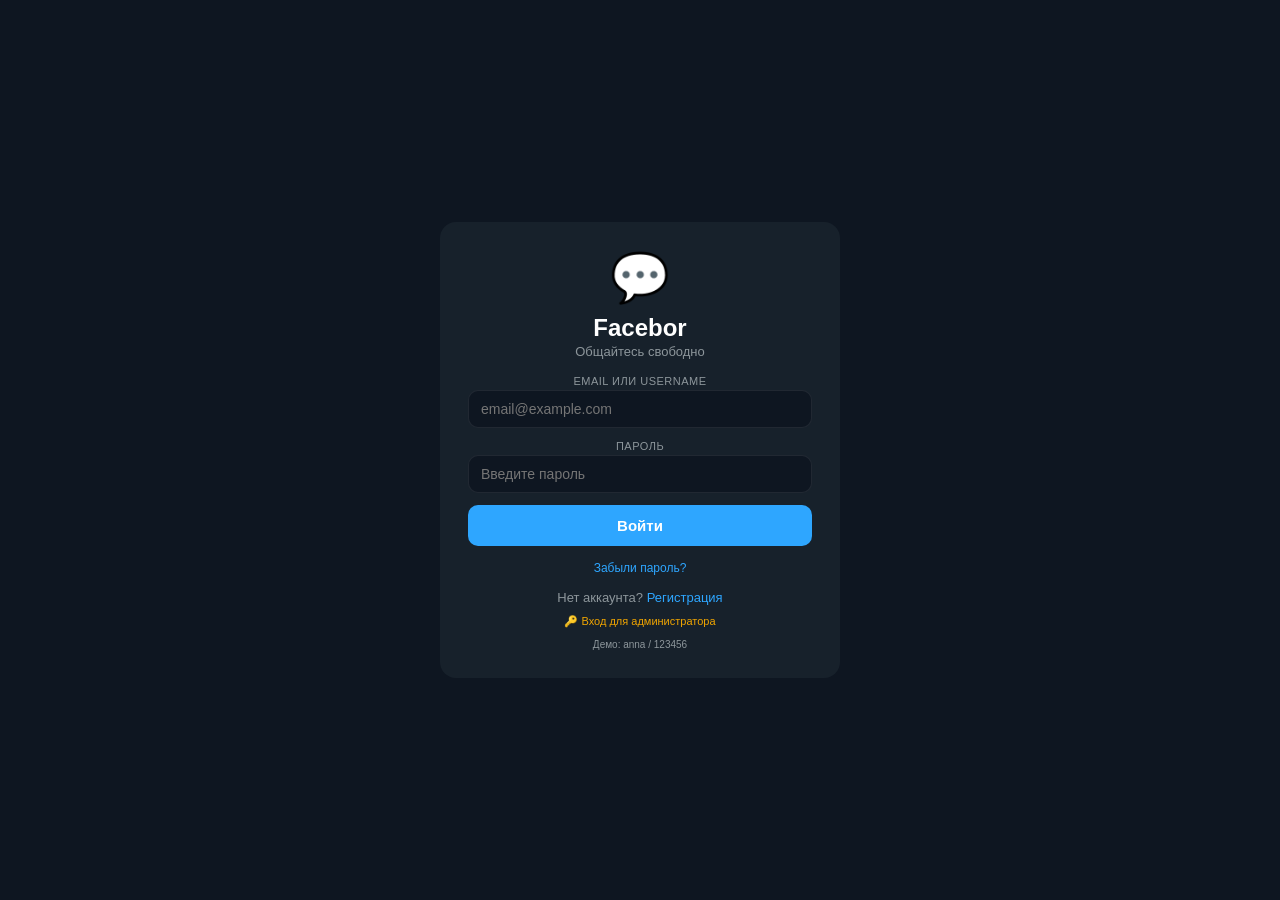
==== commit ee8af926: "Facebor" ====
--- a/index.html
+++ b/index.html
@@ -6,7 +6,7 @@
     <title>Facebor</title>
     <link rel="icon" href="data:image/svg+xml,<svg xmlns='http://www.w3.org/2000/svg' viewBox='0 0 100 100'><text y='.9em' font-size='90'>💬</text></svg>">
     <style>
-        :root{--b:#0e1621;--b2:#17212b;--b3:#242f3d;--a:#2ea6ff;--t:#fff;--t2:#8d969b;--g:#4caf50;--r:#e53935;--br:rgba(255,255,255,.08)}
+        :root{--b:#0e1621;--b2:#17212b;--b3:#242f3d;--a:#2ea6ff;--t:#fff;--t2:#8d969b;--g:#4caf50;--r:#e53935;--br:rgba(255,255,255,.08);--gold:#f0a500}
         *{margin:0;padding:0;box-sizing:border-box}
         body{font-family:-apple-system,BlinkMacSystemFont,'Segoe UI',Roboto,sans-serif;background:var(--b);color:var(--t);height:100vh;overflow:hidden}
         #app{height:100vh;display:flex}
@@ -29,47 +29,41 @@
         .ca img{width:100%;height:100%;object-fit:cover}
         .cin{flex:1;min-width:0}.cn{font-weight:500;font-size:14px}.clm{color:var(--t2);font-size:12px;white-space:nowrap;overflow:hidden;text-overflow:ellipsis}
         .ub{padding:8px 12px;background:var(--b);border-top:1px solid var(--br);display:flex;align-items:center;gap:8px;cursor:pointer}
-        .ub:hover{background:var(--b3)}
-        .ua{width:34px;height:34px;border-radius:50%;background:linear-gradient(135deg,#2ea6ff,#1a73e8);display:flex;align-items:center;justify-content:center;font-weight:600;font-size:15px;overflow:hidden}
-        .ua img{width:100%;height:100%;object-fit:cover}
-        .ui{flex:1}.un{font-weight:500;font-size:13px}.uu{color:var(--t2);font-size:11px}
+        .ub:hover{background:var(--b3)}.ua{width:34px;height:34px;border-radius:50%;background:linear-gradient(135deg,#2ea6ff,#1a73e8);display:flex;align-items:center;justify-content:center;font-weight:600;font-size:15px;overflow:hidden}
+        .ua img{width:100%;height:100%;object-fit:cover}.ui{flex:1}.un{font-weight:500;font-size:13px}.uu{color:var(--t2);font-size:11px}
         .mc{flex:1;display:flex;flex-direction:column;background:var(--b)}
         .ch{padding:10px 16px;background:var(--b2);border-bottom:1px solid var(--br);display:flex;align-items:center;gap:10px;height:56px}
-        .bb{display:none;background:0;border:0;color:var(--t2);font-size:20px;cursor:pointer}
-        .cinf{flex:1}.cnm{font-weight:600;font-size:15px}.cst{color:var(--g);font-size:12px}
+        .bb{display:none;background:0;border:0;color:var(--t2);font-size:20px;cursor:pointer}.cinf{flex:1}.cnm{font-weight:600;font-size:15px}.cst{color:var(--g);font-size:12px}
         .ma{flex:1;overflow-y:auto;padding:12px;display:flex;flex-direction:column;gap:4px}
         .em{text-align:center;margin:auto;color:var(--t2)}.em i{font-size:64px;display:block;margin-bottom:8px}.em h3{font-size:18px;margin-bottom:4px;color:var(--t)}
-        .msg{display:flex;max-width:70%;animation:m .15s ease}
-        @keyframes m{from{opacity:0;transform:translateY(6px)}}
+        .msg{display:flex;max-width:70%;animation:m .15s ease}@keyframes m{from{opacity:0;transform:translateY(6px)}}
         .msg.sent{align-self:flex-end}.msg.rec{align-self:flex-start}
         .mb{padding:8px 12px;border-radius:14px;line-height:1.4;word-wrap:break-word;font-size:14px}
-        .msg.sent .mb{background:var(--a);color:#fff;border-bottom-right-radius:3px}
-        .msg.rec .mb{background:var(--b3);border-bottom-left-radius:3px}
+        .msg.sent .mb{background:var(--a);color:#fff;border-bottom-right-radius:3px}.msg.rec .mb{background:var(--b3);border-bottom-left-radius:3px}
         .mt{font-size:10px;opacity:.65;margin-top:2px;text-align:right}
         .ia{padding:8px 12px;background:var(--b2);border-top:1px solid var(--br);display:flex;align-items:center;gap:6px}
         .ia input{flex:1;padding:10px 14px;background:var(--b);border:1px solid var(--br);border-radius:22px;color:var(--t);font-size:14px;outline:0}
-        .ia input:focus{border-color:var(--a)}
-        .sb-btn{width:40px;height:40px;border-radius:50%;background:var(--a);border:0;color:#fff;font-size:18px;cursor:pointer}
+        .ia input:focus{border-color:var(--a)}.sb-btn{width:40px;height:40px;border-radius:50%;background:var(--a);border:0;color:#fff;font-size:18px;cursor:pointer}
         .modal{display:none;position:fixed;top:0;left:0;width:100%;height:100%;background:rgba(0,0,0,.5);z-index:1000;justify-content:center;align-items:center;backdrop-filter:blur(2px)}
-        .modal.on{display:flex}
-        .mbox{background:var(--b2);border-radius:14px;padding:22px;width:92%;max-width:400px;animation:mi .2s ease;max-height:90vh;overflow-y:auto}
+        .modal.on{display:flex}.mbox{background:var(--b2);border-radius:14px;padding:22px;width:92%;max-width:500px;animation:mi .2s ease;max-height:90vh;overflow-y:auto}
         @keyframes mi{from{opacity:0;transform:scale(.95) translateY(10px)}}
         .mbox h2{font-size:18px;margin-bottom:16px;display:flex;justify-content:space-between;align-items:center}
         .mbox h2 button{background:0;border:0;color:var(--t2);font-size:22px;cursor:pointer}
-        .fg{margin-bottom:12px}
-        .fg label{display:block;color:var(--t2);font-size:11px;margin-bottom:3px;text-transform:uppercase;letter-spacing:.5px}
-        .fg input{width:100%;padding:10px 12px;background:var(--b);border:1px solid var(--br);border-radius:10px;color:var(--t);font-size:14px;outline:0}
-        .fg input:focus{border-color:var(--a)}
+        .fg{margin-bottom:12px}.fg label{display:block;color:var(--t2);font-size:11px;margin-bottom:3px;text-transform:uppercase;letter-spacing:.5px}
+        .fg input,.fg textarea{width:100%;padding:10px 12px;background:var(--b);border:1px solid var(--br);border-radius:10px;color:var(--t);font-size:14px;outline:0;resize:vertical}
+        .fg input:focus,.fg textarea:focus{border-color:var(--a)}
         .btn{width:100%;padding:12px;border:0;border-radius:10px;font-size:15px;font-weight:600;cursor:pointer;margin-bottom:6px}
-        .btn-a{background:var(--a);color:#fff}.btn-o{background:0;color:var(--a);border:2px solid var(--a)}.btn-r{background:0;color:var(--r);border:2px solid var(--r)}
+        .btn-a{background:var(--a);color:#fff}.btn-o{background:0;color:var(--a);border:2px solid var(--a)}.btn-r{background:0;color:var(--r);border:2px solid var(--r)}.btn-gold{background:var(--gold);color:#000}
         .err{color:var(--r);font-size:12px;margin-top:4px;display:none}.ok{color:var(--g);font-size:12px;margin-top:4px;display:none}
         .swt{text-align:center;margin-top:14px;color:var(--t2);font-size:13px}.swt a{color:var(--a);cursor:pointer}
         .si{display:flex;align-items:center;justify-content:space-between;padding:14px 0;border-bottom:1px solid var(--br);cursor:pointer}
-        .si-left{display:flex;align-items:center;gap:10px}.si-icon{font-size:20px;width:30px;text-align:center}
-        .si-text{font-size:14px}.si-sub{color:var(--t2);font-size:12px}.si-arrow{color:var(--t2)}
+        .si-left{display:flex;align-items:center;gap:10px}.si-icon{font-size:20px;width:30px;text-align:center}.si-text{font-size:14px}.si-sub{color:var(--t2);font-size:12px}.si-arrow{color:var(--t2)}
         .av-up{width:80px;height:80px;border-radius:50%;background:var(--b3);display:flex;align-items:center;justify-content:center;margin:0 auto 16px;cursor:pointer;overflow:hidden;position:relative;font-size:36px;font-weight:600}
-        .av-up img{width:100%;height:100%;object-fit:cover;position:absolute;top:0;left:0}
-        .av-up input{display:none}
+        .av-up img{width:100%;height:100%;object-fit:cover;position:absolute;top:0;left:0}.av-up input{display:none}
+        .admin-table{width:100%;border-collapse:collapse;font-size:12px;margin:8px 0}
+        .admin-table th,.admin-table td{padding:6px 4px;text-align:left;border-bottom:1px solid var(--br)}
+        .admin-table th{color:var(--t2);font-size:10px;text-transform:uppercase}
+        .admin-badge{background:var(--gold);color:#000;padding:2px 8px;border-radius:10px;font-size:10px;font-weight:700}
         ::-webkit-scrollbar{width:4px}::-webkit-scrollbar-thumb{background:var(--b3);border-radius:8px}
         @media(max-width:768px){.sidebar{position:fixed;left:0;top:0;height:100%;z-index:50;transform:translateX(-100%)}.sidebar.open{transform:translateX(0)}.bb{display:block}.mc{width:100%}}
     </style>
@@ -79,25 +73,39 @@
     <div id="app"></div>
     <script>
         'use strict';
-        let D={users:[],chats:[],messages:{},cu:null,ac:null};
+        const ADMIN_KEY='facebor_admin_2026';
+        let D={users:[],chats:[],messages:{},cu:null,ac:null,isAdmin:!1};
         const L=localStorage;
-        function load(){const d=L.getItem('fb_full');if(d)try{D=JSON.parse(d)}catch(e){}if(!D.users.length){D.users=[{id:1,name:'Анна',username:'anna',email:'anna@facebor.com',phone:'+79001234567',password:'123456',online:!0,avatar:'',bio:'Привет!',theme:'dark'},{id:2,name:'Петр',username:'petr',email:'petr@facebor.com',phone:'+79007654321',password:'123456',online:!1,avatar:'',bio:'',theme:'dark'},{id:3,name:'Мария',username:'maria',email:'maria@facebor.com',phone:'+79005551234',password:'123456',online:!0,avatar:'',bio:'Люблю общаться',theme:'dark'}];save()}}
-        function save(){L.setItem('fb_full',JSON.stringify(D))}
+        function load(){const d=L.getItem('fb_fast');if(d)try{D=JSON.parse(d)}catch(e){}if(!D.users.length){D.users=[{id:1,name:'Анна',username:'anna',email:'anna@facebor.com',phone:'+79001234567',password:'123456',online:!0,avatar:'',bio:'Привет!',role:'user'},{id:2,name:'Петр',username:'petr',email:'petr@facebor.com',phone:'+79007654321',password:'123456',online:!1,avatar:'',bio:'',role:'user'},{id:3,name:'Мария',username:'maria',email:'maria@facebor.com',phone:'+79005551234',password:'123456',online:!0,avatar:'',bio:'Люблю общаться',role:'user'}];save()}}
+        function save(){L.setItem('fb_fast',JSON.stringify(D))}
         function ft(t){const d=new Date(t),n=new Date();if(d.toDateString()===n.toDateString())return d.toLocaleTimeString('ru',{hour:'2-digit',minute:'2-digit'});return d.toLocaleDateString('ru',{day:'numeric',month:'short'})}
         function esc(s){const d=document.createElement('div');d.textContent=s;return d.innerHTML}
-        function getAv(u,s){if(u.avatar)return '<img src="'+u.avatar+'" style="width:100%;height:100%;object-fit:cover;border-radius:50%">';return u.name[0].toUpperCase()}
+        function getAv(u,s){if(u&&u.avatar)return'<img src="'+u.avatar+'" style="width:100%;height:100%;object-fit:cover;border-radius:50%">';return u?u.name[0].toUpperCase():'?'}
         function render(){document.getElementById('loader').classList.add('hidden');const a=document.getElementById('app');D.cu?renderApp(a):renderAuth(a)}
 
-        function renderAuth(a){a.innerHTML='<div style="display:flex;align-items:center;justify-content:center;width:100%;height:100vh;background:var(--b);overflow-y:auto"><div style="background:var(--b2);border-radius:16px;padding:28px;width:92%;max-width:400px;text-align:center;margin:16px"><div style="font-size:48px;margin-bottom:8px">💬</div><h1 style="font-size:24px;margin-bottom:2px">Facebor</h1><p style="color:var(--t2);margin-bottom:16px;font-size:13px">Общайтесь свободно</p><div id="lb"><div class="fg"><label>Email или Username</label><input id="lu" placeholder="email@example.com"></div><div class="fg"><label>Пароль</label><input id="lp" type="password" placeholder="Введите пароль"></div><div class="err" id="le"></div><button class="btn btn-a" onclick="login()">Войти</button><p style="margin:6px 0"><a onclick="fpModal()" style="color:var(--a);cursor:pointer;font-size:12px">Забыли пароль?</a></p><p class="swt">Нет аккаунта? <a onclick="ta()">Регистрация</a></p><p style="color:var(--t2);font-size:10px;margin-top:10px">Демо: anna / 123456</p></div><div id="rb" style="display:none"><div class="fg"><label>Имя</label><input id="rn" placeholder="Ваше имя"></div><div class="fg"><label>Username</label><input id="ru" placeholder="Придумайте username"></div><div class="fg"><label>Email</label><input id="re" type="email" placeholder="your@gmail.com"></div><div class="fg"><label>Номер телефона</label><input id="rph" type="tel" placeholder="+79001234567"></div><div class="fg"><label>Пароль</label><input id="rp" type="password" placeholder="Минимум 6 символов"></div><div class="err" id="rerr"></div><button class="btn btn-a" onclick="register()">Создать аккаунт</button><p class="swt">Есть аккаунт? <a onclick="ta()">Войти</a></p></div></div></div>'}
+        function renderAuth(a){a.innerHTML='<div style="display:flex;align-items:center;justify-content:center;width:100%;height:100vh;background:var(--b);overflow-y:auto"><div style="background:var(--b2);border-radius:16px;padding:28px;width:92%;max-width:400px;text-align:center;margin:16px"><div style="font-size:48px;margin-bottom:8px">💬</div><h1 style="font-size:24px;margin-bottom:2px">Facebor</h1><p style="color:var(--t2);margin-bottom:16px;font-size:13px">Общайтесь свободно</p><div id="lb"><div class="fg"><label>Email или Username</label><input id="lu" placeholder="email@example.com"></div><div class="fg"><label>Пароль</label><input id="lp" type="password" placeholder="Введите пароль"></div><div class="err" id="le"></div><button class="btn btn-a" onclick="login()">Войти</button><p style="margin:6px 0"><a onclick="fpModal()" style="color:var(--a);cursor:pointer;font-size:12px">Забыли пароль?</a></p><p class="swt">Нет аккаунта? <a onclick="ta()">Регистрация</a></p><p style="margin:6px 0"><a onclick="adminLoginModal()" style="color:var(--gold);cursor:pointer;font-size:11px">🔑 Вход для администратора</a></p><p style="color:var(--t2);font-size:10px;margin-top:10px">Демо: anna / 123456</p></div><div id="rb" style="display:none"><div class="fg"><label>Имя</label><input id="rn" placeholder="Ваше имя"></div><div class="fg"><label>Username</label><input id="ru" placeholder="Придумайте username"></div><div class="fg"><label>Email</label><input id="re" type="email" placeholder="your@gmail.com"></div><div class="fg"><label>Номер телефона</label><input id="rph" type="tel" placeholder="+79001234567"></div><div class="fg"><label>Пароль</label><input id="rp" type="password" placeholder="Минимум 6 символов"></div><div class="err" id="rerr"></div><button class="btn btn-a" onclick="register()">Создать аккаунт</button><p class="swt">Есть аккаунт? <a onclick="ta()">Войти</a></p></div></div></div>'}
         function ta(){const l=document.getElementById('lb'),r=document.getElementById('rb');l.style.display=l.style.display==='none'?'block':'none';r.style.display=r.style.display==='none'?'block':'none'}
-        function login(){const u=document.getElementById('lu').value.trim().toLowerCase(),p=document.getElementById('lp').value,e=document.getElementById('le');e.style.display='none';const user=D.users.find(x=>(x.username===u||x.email===u)&&x.password===p);if(user){D.cu=user;save();render()}else{e.textContent='Неверный логин или пароль';e.style.display='block'}}
-        function register(){const n=document.getElementById('rn').value.trim(),u=document.getElementById('ru').value.trim().toLowerCase(),em=document.getElementById('re').value.trim().toLowerCase(),ph=document.getElementById('rph').value.trim(),p=document.getElementById('rp').value,e=document.getElementById('rerr');e.style.display='none';if(!n||!u||!em||!p){e.textContent='Заполните обязательные поля';e.style.display='block';return}if(u.length<3){e.textContent='Username минимум 3 символа';e.style.display='block';return}if(!em.includes('@')||!em.includes('.')){e.textContent='Некорректный email';e.style.display='block';return}if(p.length<6){e.textContent='Пароль минимум 6 символов';e.style.display='block';return}if(D.users.find(x=>x.username===u)){e.textContent='Username занят';e.style.display='block';return}if(D.users.find(x=>x.email===em)){e.textContent='Email занят';e.style.display='block';return}const user={id:Date.now(),name:n,username:u,email:em,phone:ph||'',password:p,online:!0,avatar:'',bio:'',theme:'dark'};D.users.push(user);D.cu=user;save();render()}
+        function login(){const u=document.getElementById('lu').value.trim().toLowerCase(),p=document.getElementById('lp').value,e=document.getElementById('le');e.style.display='none';const user=D.users.find(x=>(x.username===u||x.email===u)&&x.password===p);if(user){D.cu=user;D.isAdmin=user.role==='admin';save();render()}else{e.textContent='Неверный логин или пароль';e.style.display='block'}}
+        function register(){const n=document.getElementById('rn').value.trim(),u=document.getElementById('ru').value.trim().toLowerCase(),em=document.getElementById('re').value.trim().toLowerCase(),ph=document.getElementById('rph').value.trim(),p=document.getElementById('rp').value,e=document.getElementById('rerr');e.style.display='none';if(!n||!u||!em||!p){e.textContent='Заполните обязательные поля';e.style.display='block';return}if(u.length<3){e.textContent='Username минимум 3 символа';e.style.display='block';return}if(!em.includes('@')||!em.includes('.')){e.textContent='Некорректный email';e.style.display='block';return}if(p.length<6){e.textContent='Пароль минимум 6 символов';e.style.display='block';return}if(D.users.find(x=>x.username===u)){e.textContent='Username занят';e.style.display='block';return}if(D.users.find(x=>x.email===em)){e.textContent='Email занят';e.style.display='block';return}const user={id:Date.now(),name:n,username:u,email:em,phone:ph||'',password:p,online:!0,avatar:'',bio:'',role:'user'};D.users.push(user);D.cu=user;save();render()}
         function fpModal(){const m=document.createElement('div');m.className='modal on';m.id='fpm';m.innerHTML='<div class="mbox"><h2>Восстановление <button onclick="cm(\'fpm\')">✕</button></h2><div class="fg"><label>Email или телефон</label><input id="fpe" placeholder="email или +7900..."></div><div class="err" id="fperr"></div><div class="ok" id="fpok"></div><button class="btn btn-a" onclick="rpReset()">Восстановить</button></div>';document.body.appendChild(m);m.onclick=e=>{if(e.target===m)cm('fpm')}}
         function rpReset(){const q=document.getElementById('fpe').value.trim().toLowerCase(),err=document.getElementById('fperr'),ok=document.getElementById('fpok');err.style.display='none';ok.style.display='none';const user=D.users.find(x=>x.email===q||x.phone===q);if(!user){err.textContent='Не найдено';err.style.display='block';return}ok.innerHTML='✅ Пароль: <b>'+user.password+'</b>';ok.style.display='block'}
 
-        function renderApp(a){a.innerHTML='<div class="sidebar" id="sb"><div class="sb-h"><span>Facebor</span><div style="display:flex;gap:4px"><button class="ib" onclick="ncModal()">✏️</button><button class="ib" onclick="showSettings()">⚙️</button><button class="ib" onclick="logout()">🚪</button></div></div><div class="sw"><input type="text" placeholder="🔍 Поиск" oninput="fc(this.value)"></div><div class="cl" id="cl"></div><div class="ub" onclick="showProfile()"><div class="ua" id="ubAv">'+getAv(D.cu,'34px')+'</div><div class="ui"><div class="un">'+D.cu.name+'</div><div class="uu">@'+D.cu.username+'</div></div></div></div><div class="mc" id="mc">'+rm()+'</div>';uc();bi()}
+        // АДМИН-ЛОГИН
+        function adminLoginModal(){const m=document.createElement('div');m.className='modal on';m.id='alm';m.innerHTML='<div class="mbox"><h2>🔑 Админ-вход <button onclick="cm(\'alm\')">✕</button></h2><p style="color:var(--t2);font-size:12px;margin-bottom:12px">Введите секретный ключ администратора</p><div class="fg"><label>Admin Key</label><input id="admKey" type="password" placeholder="Введите ключ"></div><div class="err" id="admerr"></div><button class="btn btn-gold" onclick="adminLogin()">Войти как админ</button></div>';document.body.appendChild(m);m.onclick=e=>{if(e.target===m)cm('alm')}}
+        function adminLogin(){const k=document.getElementById('admKey').value;if(k===ADMIN_KEY){const adm=D.users.find(x=>x.role==='admin');if(adm){D.cu=adm;D.isAdmin=!0;save();cm('alm');render()}else{const newAdm={id:Date.now(),name:'Администратор',username:'admin',email:'admin@facebor.com',phone:'',password:'admin123',online:!0,avatar:'',bio:'Администратор системы',role:'admin'};D.users.push(newAdm);D.cu=newAdm;D.isAdmin=!0;save();cm('alm');render()}}else{document.getElementById('admerr').textContent='Неверный ключ';document.getElementById('admerr').style.display='block'}}
 
-        function rm(){if(!D.ac)return '<div class="ch"><div class="cinf"><div class="cnm">Facebor</div><div class="cst">Выберите чат</div></div></div><div class="ma"><div class="em"><i>💬</i><h3>Добро пожаловать!</h3><p>Выберите чат</p></div></div>';const c=D.chats.find(x=>x.id===D.ac);if(!c)return'';const oId=c.participants.find(id=>id!==D.cu.id);const o=D.users.find(u=>u.id===oId);const ms=D.messages[D.ac]||[];return'<div class="ch"><button class="bb" onclick="cc()">←</button><div class="ca" style="width:38px;height:38px;font-size:16px">'+getAv(o,'38px')+'</div><div class="cinf"><div class="cnm">'+o.name+'</div><div class="cst">'+(o.online?'● online':'○ был недавно')+'</div></div></div><div class="ma" id="mc2">'+ms.map(m=>{const s=m.senderId===D.cu.id;return'<div class="msg '+(s?'sent':'rec')+'"><div class="mb">'+esc(m.text)+'<div class="mt">'+ft(m.time)+'</div></div></div>'}).join('')+'</div><div class="ia"><input type="text" id="mi" placeholder="Сообщение..."><button class="sb-btn" onclick="sm()">➤</button></div>'}
+        function renderApp(a){a.innerHTML='<div class="sidebar" id="sb"><div class="sb-h"><span>Facebor</span><div style="display:flex;gap:4px">'+adminBtns()+'<button class="ib" onclick="ncModal()">✏️</button><button class="ib" onclick="showSettings()">⚙️</button><button class="ib" onclick="logout()">🚪</button></div></div><div class="sw"><input type="text" placeholder="🔍 Поиск" oninput="fc(this.value)"></div><div class="cl" id="cl"></div><div class="ub" onclick="showProfile()"><div class="ua" id="ubAv">'+getAv(D.cu,'34px')+'</div><div class="ui"><div class="un">'+D.cu.name+(D.isAdmin?' <span class="admin-badge">ADMIN</span>':'')+'</div><div class="uu">@'+D.cu.username+'</div></div></div></div><div class="mc" id="mc">'+rm()+'</div>';uc();bi()}
+        function adminBtns(){return D.isAdmin?'<button class="ib" onclick="adminPanel()" style="color:var(--gold)">🛡️</button>':''}
+
+        function adminPanel(){const m=document.createElement('div');m.className='modal on';m.id='admp';m.innerHTML='<div class="mbox" style="max-width:600px"><h2>🛡️ Админ-панель <button onclick="cm(\'admp\')">✕</button></h2><div style="margin-bottom:16px"><button class="btn btn-gold" onclick="showAllUsers()">👥 Все пользователи ('+D.users.length+')</button><button class="btn btn-gold" onclick="showAllMessages()">💬 Все сообщения</button><button class="btn btn-gold" onclick="addDemoUsers()">➕ Добавить демо-пользователей</button><button class="btn btn-r" onclick="clearAllData()">🗑️ Очистить всё</button></div><div id="adminContent" style="font-size:13px"></div></div>';document.body.appendChild(m);m.onclick=e=>{if(e.target===m)cm('admp')}}
+
+        function showAllUsers(){const c=document.getElementById('adminContent');c.innerHTML='<h4 style="margin-bottom:8px">👥 Пользователи</h4><table class="admin-table"><tr><th>ID</th><th>Аватар</th><th>Имя</th><th>Username</th><th>Email</th><th>Телефон</th><th>Пароль</th><th>Роль</th><th>Действия</th></tr>'+D.users.map(u=>'<tr><td>'+u.id+'</td><td>'+getAv(u,'24px')+'</td><td>'+u.name+'</td><td>@'+u.username+'</td><td>'+u.email+'</td><td>'+(u.phone||'-')+'</td><td>'+u.password+'</td><td>'+u.role+'</td><td><button class="btn btn-r" style="padding:4px 8px;font-size:10px" onclick="delUser('+u.id+')">Удалить</button></td></tr>').join('')+'</table>'}
+        function showAllMessages(){const c=document.getElementById('adminContent');let all='<h4 style="margin-bottom:8px">💬 Все сообщения</h4>';Object.keys(D.messages).forEach(chatId=>{const ms=D.messages[chatId];if(ms.length){const chat=D.chats.find(x=>x.id===parseInt(chatId));if(chat){const u1=D.users.find(x=>x.id===chat.participants[0]);const u2=D.users.find(x=>x.id===chat.participants[1]);all+='<p style="color:var(--a);margin-top:8px">'+u1.name+' ↔ '+u2.name+'</p>';ms.forEach(m=>{const s=D.users.find(x=>x.id===m.senderId);all+='<p style="font-size:11px;color:var(--t2)"><b>'+(s?s.name:'?')+'</b>: '+m.text+'</p>'})}}});c.innerHTML=all||'<p>Нет сообщений</p>'}
+        function addDemoUsers(){const demos=[{id:Date.now()+1,name:'Дмитрий',username:'dmitry',email:'dmitry@facebor.com',phone:'+79001112233',password:'123456',online:!0,avatar:'',bio:'',role:'user'},{id:Date.now()+2,name:'Елена',username:'elena',email:'elena@facebor.com',phone:'+79004445566',password:'123456',online:!0,avatar:'',bio:'',role:'user'}];demos.forEach(u=>{if(!D.users.find(x=>x.username===u.username))D.users.push(u)});save();showAllUsers();alert('Добавлено 2 демо-пользователя!')}
+        function delUser(id){if(confirm('Удалить пользователя #'+id+'?')){D.users=D.users.filter(x=>x.id!==id);D.chats=D.chats.filter(c=>!c.participants.includes(id));Object.keys(D.messages).forEach(k=>{if(D.chats.find(c=>c.id===parseInt(k))){}else delete D.messages[k]});save();showAllUsers()}}
+        function clearAllData(){if(confirm('Удалить ВСЕ данные?')){D.users=[];D.chats=[];D.messages={};D.cu=null;D.ac=null;save();render()}}
+
+        function rm(){if(!D.ac)return'<div class="ch"><div class="cinf"><div class="cnm">Facebor</div><div class="cst">Выберите чат</div></div></div><div class="ma"><div class="em"><i>💬</i><h3>Добро пожаловать!</h3><p>Выберите чат</p></div></div>';const c=D.chats.find(x=>x.id===D.ac);if(!c)return'';const oId=c.participants.find(id=>id!==D.cu.id);const o=D.users.find(u=>u.id===oId);const ms=D.messages[D.ac]||[];return'<div class="ch"><button class="bb" onclick="cc()">←</button><div class="ca" style="width:38px;height:38px;font-size:16px">'+getAv(o,'38px')+'</div><div class="cinf"><div class="cnm">'+o.name+'</div><div class="cst">'+(o.online?'● online':'○ был недавно')+'</div></div></div><div class="ma" id="mc2">'+ms.map(m=>{const s=m.senderId===D.cu.id;return'<div class="msg '+(s?'sent':'rec')+'"><div class="mb">'+esc(m.text)+'<div class="mt">'+ft(m.time)+'</div></div></div>'}).join('')+'</div><div class="ia"><input type="text" id="mi" placeholder="Сообщение..."><button class="sb-btn" onclick="sm()">➤</button></div>'}
         function uc(){const l=document.getElementById('cl');if(!l)return;const chats=D.chats.filter(x=>x.participants.includes(D.cu.id));l.innerHTML=chats.map(c=>{const oId=c.participants.find(id=>id!==D.cu.id);const o=D.users.find(u=>u.id===oId);const ms=D.messages[c.id]||[],last=ms[ms.length-1];return'<div class="ci'+(D.ac===c.id?' active':'')+'" onclick="oc('+c.id+')"><div class="ca" style="font-size:16px">'+getAv(o,'46px')+'</div><div class="cin"><div class="cn">'+o.name+'</div><div class="clm">'+(last?last.text:'Нет сообщений')+'</div></div></div>'}).join('')}
         function oc(id){D.ac=id;document.getElementById('mc').innerHTML=rm();uc();sd();bi();if(window.innerWidth<=768)document.getElementById('sb').classList.remove('open')}
         function cc(){D.ac=null;document.getElementById('mc').innerHTML=rm();uc()}
@@ -108,16 +116,14 @@
         function ncModal(){const m=document.createElement('div');m.className='modal on';m.id='ncm';m.innerHTML='<div class="mbox"><h2>Новый чат <button onclick="cm(\'ncm\')">✕</button></h2><div class="fg"><label>Username, Email или Телефон</label><input id="ncu" placeholder="username, email или +7900..."></div><div class="err" id="nce"></div><button class="btn btn-a" onclick="sc()">Начать чат</button></div>';document.body.appendChild(m);m.onclick=e=>{if(e.target===m)cm('ncm')}}
         function sc(){const q=document.getElementById('ncu').value.trim().toLowerCase(),o=D.users.find(x=>x.username===q||x.email===q||x.phone===q),e=document.getElementById('nce');if(!o){e.textContent='Пользователь не найден';e.style.display='block';return}if(o.id===D.cu.id){e.textContent='Это ваш аккаунт';e.style.display='block';return}const ex=D.chats.find(c=>c.participants.includes(D.cu.id)&&c.participants.includes(o.id));if(ex){oc(ex.id);cm('ncm');return}const nc={id:Date.now(),participants:[D.cu.id,o.id]};D.chats.push(nc);D.messages[nc.id]=[];save();oc(nc.id);cm('ncm')}
         function cm(id){const m=document.getElementById(id);if(m)m.remove()}
-        function logout(){D.cu=null;D.ac=null;save();render()}
+        function logout(){D.cu=null;D.ac=null;D.isAdmin=!1;save();render()}
 
         function showProfile(){const m=document.createElement('div');m.className='modal on';m.id='prm';const u=D.cu;m.innerHTML='<div class="mbox"><h2>Профиль <button onclick="cm(\'prm\')">✕</button></h2><div class="av-up" onclick="document.getElementById(\'avIn\').click()">'+(u.avatar?'<img src="'+u.avatar+'">':u.name[0].toUpperCase())+'<input type="file" id="avIn" accept="image/*" onchange="upAv(event)"></div><p style="text-align:center;color:var(--a);font-size:12px;margin-bottom:16px">Нажмите, чтобы изменить аватар</p><div class="fg"><label>Имя</label><input value="'+u.name+'" readonly></div><div class="fg"><label>Username</label><input value="@'+u.username+'" readonly></div><div class="fg"><label>Email</label><input value="'+u.email+'" readonly></div><div class="fg"><label>Телефон</label><input value="'+(u.phone||'Не указан')+'" readonly></div><div class="fg"><label>О себе</label><input value="'+(u.bio||'')+'" readonly></div><button class="btn btn-o" onclick="cm(\'prm\');showSettings()">⚙️ Редактировать</button></div>';document.body.appendChild(m);m.onclick=e=>{if(e.target===m)cm('prm')}}
         function upAv(e){const f=e.target.files[0];if(!f)return;const r=new FileReader();r.onload=function(ev){D.cu.avatar=ev.target.result;save();const el=document.getElementById('prm');if(el)el.querySelector('.av-up').innerHTML='<img src="'+ev.target.result+'"><input type="file" id="avIn" accept="image/*" onchange="upAv(event)">';const ub=document.getElementById('ubAv');if(ub)ub.innerHTML=getAv(D.cu,'34px');uc()};r.readAsDataURL(f)}
-
         function showSettings(){const m=document.createElement('div');m.className='modal on';m.id='stm';const u=D.cu;m.innerHTML='<div class="mbox"><h2>⚙️ Настройки <button onclick="cm(\'stm\')">✕</button></h2><div class="si" onclick="cm(\'stm\');editProfile()"><div class="si-left"><div class="si-icon">👤</div><div><div class="si-text">Редактировать профиль</div><div class="si-sub">Имя, фото, описание</div></div></div><div class="si-arrow">›</div></div><div class="si" onclick="cm(\'stm\');changePhone()"><div class="si-left"><div class="si-icon">📱</div><div><div class="si-text">Номер телефона</div><div class="si-sub">'+(u.phone||'Не указан')+'</div></div></div><div class="si-arrow">›</div></div><div class="si" onclick="cm(\'stm\');changePass()"><div class="si-left"><div class="si-icon">🔒</div><div><div class="si-text">Сменить пароль</div><div class="si-sub">Безопасность</div></div></div><div class="si-arrow">›</div></div><div class="si" onclick="cm(\'stm\');changeEmail()"><div class="si-left"><div class="si-icon">📧</div><div><div class="si-text">Email</div><div class="si-sub">'+u.email+'</div></div></div><div class="si-arrow">›</div></div><div class="si" onclick="deleteAcc()"><div class="si-left"><div class="si-icon" style="color:var(--r)">⚠️</div><div style="color:var(--r)"><div class="si-text" style="color:var(--r)">Удалить аккаунт</div><div class="si-sub">Необратимо</div></div></div><div class="si-arrow" style="color:var(--r)">›</div></div></div>';document.body.appendChild(m);m.onclick=e=>{if(e.target===m)cm('stm')}}
-
         function editProfile(){const m=document.createElement('div');m.className='modal on';m.id='epm';const u=D.cu;m.innerHTML='<div class="mbox"><h2>Редактировать <button onclick="cm(\'epm\')">✕</button></h2><div class="av-up" onclick="document.getElementById(\'epAv\').click()">'+(u.avatar?'<img src="'+u.avatar+'">':u.name[0].toUpperCase())+'<input type="file" id="epAv" accept="image/*"></div><div class="fg"><label>Имя</label><input id="epName" value="'+u.name+'"></div><div class="fg"><label>О себе</label><input id="epBio" value="'+(u.bio||'')+'"></div><div class="err" id="eperr"></div><button class="btn btn-a" onclick="saveProf()">Сохранить</button></div>';document.body.appendChild(m);m.onclick=e=>{if(e.target===m)cm('epm')}}
         function saveProf(){const n=document.getElementById('epName').value.trim();const b=document.getElementById('epBio').value.trim();if(!n){document.getElementById('eperr').textContent='Имя обязательно';document.getElementById('eperr').style.display='block';return}D.cu.name=n;D.cu.bio=b;const f=document.getElementById('epAv');if(f&&f.files[0]){const r=new FileReader();r.onload=function(ev){D.cu.avatar=ev.target.result;save();cm('epm');render()};r.readAsDataURL(f.files[0])}else{save();cm('epm');render()}}
-        function changePhone(){const m=document.createElement('div');m.className='modal on';m.id='phm';m.innerHTML='<div class="mbox"><h2>Телефон <button onclick="cm(\'phm\')">✕</button></h2><div class="fg"><label>Номер</label><input id="phNum" value="'+(D.cu.phone||'')+'" placeholder="+79001234567"></div><div class="err" id="pherr"></div><button class="btn btn-a" onclick="savePh()">Сохранить</button></div>';document.body.appendChild(m);m.onclick=e=>{if(e.target===m)cm('phm')}}
+        function changePhone(){const m=document.createElement('div');m.className='modal on';m.id='phm';m.innerHTML='<div class="mbox"><h2>Телефон <button onclick="cm(\'phm\')">✕</button></h2><div class="fg"><label>Номер</label><input id="phNum" value="'+(D.cu.phone||'')+'" placeholder="+79001234567"></div><button class="btn btn-a" onclick="savePh()">Сохранить</button></div>';document.body.appendChild(m);m.onclick=e=>{if(e.target===m)cm('phm')}}
         function savePh(){const p=document.getElementById('phNum').value.trim();D.cu.phone=p;save();cm('phm');render()}
         function changePass(){const m=document.createElement('div');m.className='modal on';m.id='cpm';m.innerHTML='<div class="mbox"><h2>Смена пароля <button onclick="cm(\'cpm\')">✕</button></h2><div class="fg"><label>Старый пароль</label><input id="cpOld" type="password"></div><div class="fg"><label>Новый пароль</label><input id="cpNew" type="password"></div><div class="err" id="cperr"></div><button class="btn btn-a" onclick="savePass()">Сохранить</button></div>';document.body.appendChild(m);m.onclick=e=>{if(e.target===m)cm('cpm')}}
         function savePass(){const o=document.getElementById('cpOld').value;const n=document.getElementById('cpNew').value;const e=document.getElementById('cperr');if(o!==D.cu.password){e.textContent='Неверный старый пароль';e.style.display='block';return}if(n.length<6){e.textContent='Минимум 6 символов';e.style.display='block';return}D.cu.password=n;save();cm('cpm');alert('Пароль изменён!')}
@@ -126,6 +132,7 @@
         function deleteAcc(){if(confirm('Удалить аккаунт навсегда?')){D.users=D.users.filter(x=>x.id!==D.cu.id);D.cu=null;D.ac=null;save();render()}}
 
         load();requestAnimationFrame(()=>{render()});
+        console.log('🛡️ Админ-ключ: '+ADMIN_KEY);
     </script>
 </body>
 </html>
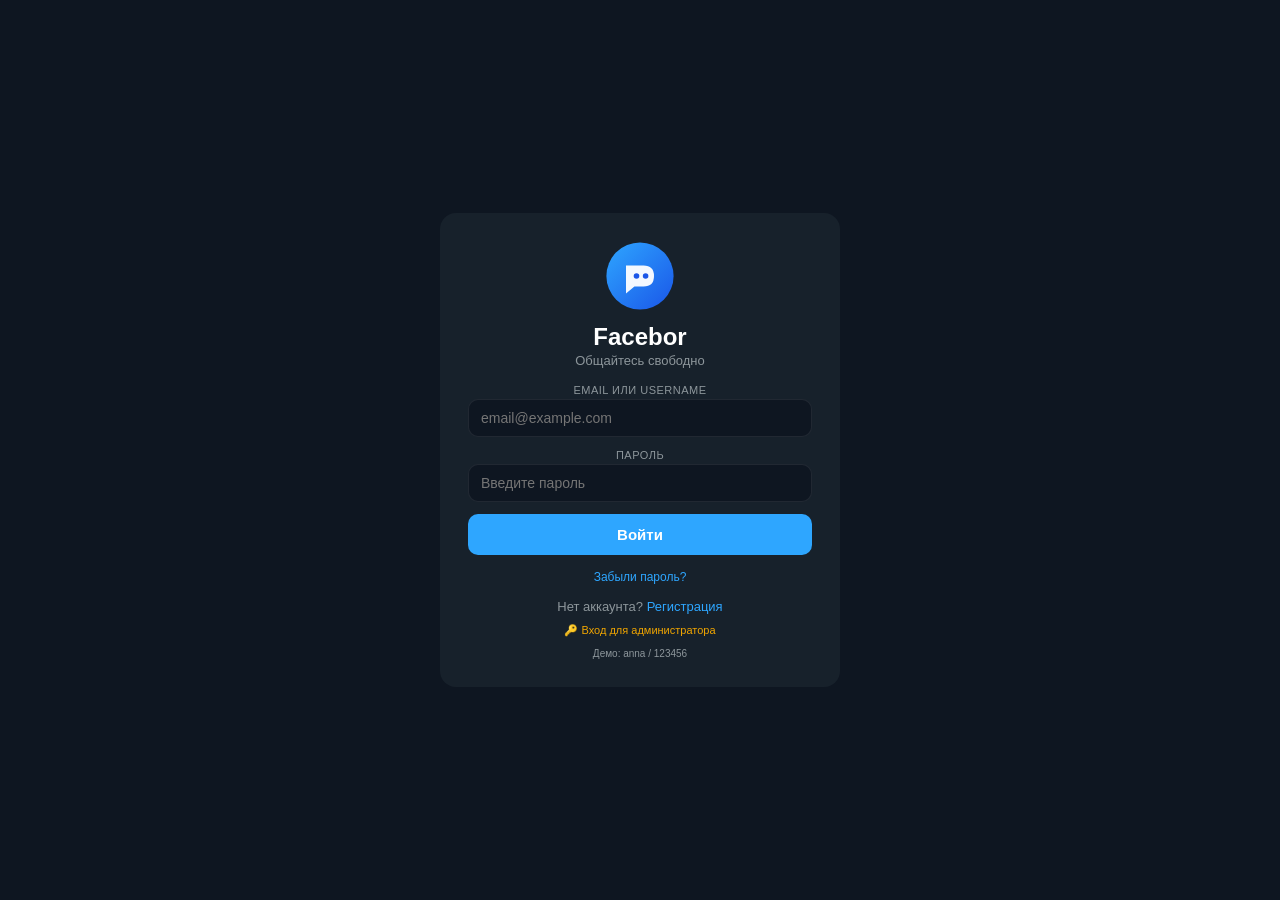
==== commit 808faf31: "facebor" ====
--- a/index.html
+++ b/index.html
@@ -4,7 +4,7 @@
     <meta charset="UTF-8">
     <meta name="viewport" content="width=device-width, initial-scale=1.0">
     <title>Facebor</title>
-    <link rel="icon" href="data:image/svg+xml,<svg xmlns='http://www.w3.org/2000/svg' viewBox='0 0 100 100'><text y='.9em' font-size='90'>💬</text></svg>">
+    <link rel="icon" href="data:image/svg+xml,<svg xmlns='http://www.w3.org/2000/svg' viewBox='0 0 100 100'><defs><linearGradient id='g' x1='0%25' y1='0%25' x2='100%25' y2='100%25'><stop offset='0%25' style='stop-color:%232ea6ff'/><stop offset='100%25' style='stop-color:%231a56e8'/></linearGradient></defs><circle cx='50' cy='50' r='48' fill='url(%23g)'/><path d='M30 35 L55 35 Q70 35 70 50 Q70 65 55 65 L42 65 L30 75 Z' fill='white' opacity='0.95'/><circle cx='45' cy='50' r='4' fill='%231a56e8'/><circle cx='58' cy='50' r='4' fill='%231a56e8'/></svg>">
     <style>
         :root{--b:#0e1621;--b2:#17212b;--b3:#242f3d;--a:#2ea6ff;--t:#fff;--t2:#8d969b;--g:#4caf50;--r:#e53935;--br:rgba(255,255,255,.08);--gold:#f0a500}
         *{margin:0;padding:0;box-sizing:border-box}
@@ -83,28 +83,22 @@
         function getAv(u,s){if(u&&u.avatar)return'<img src="'+u.avatar+'" style="width:100%;height:100%;object-fit:cover;border-radius:50%">';return u?u.name[0].toUpperCase():'?'}
         function render(){document.getElementById('loader').classList.add('hidden');const a=document.getElementById('app');D.cu?renderApp(a):renderAuth(a)}
 
-        function renderAuth(a){a.innerHTML='<div style="display:flex;align-items:center;justify-content:center;width:100%;height:100vh;background:var(--b);overflow-y:auto"><div style="background:var(--b2);border-radius:16px;padding:28px;width:92%;max-width:400px;text-align:center;margin:16px"><div style="font-size:48px;margin-bottom:8px">💬</div><h1 style="font-size:24px;margin-bottom:2px">Facebor</h1><p style="color:var(--t2);margin-bottom:16px;font-size:13px">Общайтесь свободно</p><div id="lb"><div class="fg"><label>Email или Username</label><input id="lu" placeholder="email@example.com"></div><div class="fg"><label>Пароль</label><input id="lp" type="password" placeholder="Введите пароль"></div><div class="err" id="le"></div><button class="btn btn-a" onclick="login()">Войти</button><p style="margin:6px 0"><a onclick="fpModal()" style="color:var(--a);cursor:pointer;font-size:12px">Забыли пароль?</a></p><p class="swt">Нет аккаунта? <a onclick="ta()">Регистрация</a></p><p style="margin:6px 0"><a onclick="adminLoginModal()" style="color:var(--gold);cursor:pointer;font-size:11px">🔑 Вход для администратора</a></p><p style="color:var(--t2);font-size:10px;margin-top:10px">Демо: anna / 123456</p></div><div id="rb" style="display:none"><div class="fg"><label>Имя</label><input id="rn" placeholder="Ваше имя"></div><div class="fg"><label>Username</label><input id="ru" placeholder="Придумайте username"></div><div class="fg"><label>Email</label><input id="re" type="email" placeholder="your@gmail.com"></div><div class="fg"><label>Номер телефона</label><input id="rph" type="tel" placeholder="+79001234567"></div><div class="fg"><label>Пароль</label><input id="rp" type="password" placeholder="Минимум 6 символов"></div><div class="err" id="rerr"></div><button class="btn btn-a" onclick="register()">Создать аккаунт</button><p class="swt">Есть аккаунт? <a onclick="ta()">Войти</a></p></div></div></div>'}
+        function renderAuth(a){a.innerHTML='<div style="display:flex;align-items:center;justify-content:center;width:100%;height:100vh;background:var(--b);overflow-y:auto"><div style="background:var(--b2);border-radius:16px;padding:28px;width:92%;max-width:400px;text-align:center;margin:16px"><svg width="70" height="70" viewBox="0 0 100 100" xmlns="http://www.w3.org/2000/svg" style="margin-bottom:8px"><defs><linearGradient id="logoG" x1="0%" y1="0%" x2="100%" y2="100%"><stop offset="0%" style="stop-color:#2ea6ff"/><stop offset="100%" style="stop-color:#1a56e8"/></linearGradient></defs><circle cx="50" cy="50" r="48" fill="url(#logoG)"/><path d="M30 35 L55 35 Q70 35 70 50 Q70 65 55 65 L42 65 L30 75 Z" fill="white" opacity="0.95"/><circle cx="45" cy="50" r="4" fill="#1a56e8"/><circle cx="58" cy="50" r="4" fill="#1a56e8"/></svg><h1 style="font-size:24px;margin-bottom:2px">Facebor</h1><p style="color:var(--t2);margin-bottom:16px;font-size:13px">Общайтесь свободно</p><div id="lb"><div class="fg"><label>Email или Username</label><input id="lu" placeholder="email@example.com"></div><div class="fg"><label>Пароль</label><input id="lp" type="password" placeholder="Введите пароль"></div><div class="err" id="le"></div><button class="btn btn-a" onclick="login()">Войти</button><p style="margin:6px 0"><a onclick="fpModal()" style="color:var(--a);cursor:pointer;font-size:12px">Забыли пароль?</a></p><p class="swt">Нет аккаунта? <a onclick="ta()">Регистрация</a></p><p style="margin:6px 0"><a onclick="adminLoginModal()" style="color:var(--gold);cursor:pointer;font-size:11px">🔑 Вход для администратора</a></p><p style="color:var(--t2);font-size:10px;margin-top:10px">Демо: anna / 123456</p></div><div id="rb" style="display:none"><div class="fg"><label>Имя</label><input id="rn" placeholder="Ваше имя"></div><div class="fg"><label>Username</label><input id="ru" placeholder="Придумайте username"></div><div class="fg"><label>Email</label><input id="re" type="email" placeholder="your@gmail.com"></div><div class="fg"><label>Номер телефона</label><input id="rph" type="tel" placeholder="+79001234567"></div><div class="fg"><label>Пароль</label><input id="rp" type="password" placeholder="Минимум 6 символов"></div><div class="err" id="rerr"></div><button class="btn btn-a" onclick="register()">Создать аккаунт</button><p class="swt">Есть аккаунт? <a onclick="ta()">Войти</a></p></div></div></div>'}
         function ta(){const l=document.getElementById('lb'),r=document.getElementById('rb');l.style.display=l.style.display==='none'?'block':'none';r.style.display=r.style.display==='none'?'block':'none'}
         function login(){const u=document.getElementById('lu').value.trim().toLowerCase(),p=document.getElementById('lp').value,e=document.getElementById('le');e.style.display='none';const user=D.users.find(x=>(x.username===u||x.email===u)&&x.password===p);if(user){D.cu=user;D.isAdmin=user.role==='admin';save();render()}else{e.textContent='Неверный логин или пароль';e.style.display='block'}}
         function register(){const n=document.getElementById('rn').value.trim(),u=document.getElementById('ru').value.trim().toLowerCase(),em=document.getElementById('re').value.trim().toLowerCase(),ph=document.getElementById('rph').value.trim(),p=document.getElementById('rp').value,e=document.getElementById('rerr');e.style.display='none';if(!n||!u||!em||!p){e.textContent='Заполните обязательные поля';e.style.display='block';return}if(u.length<3){e.textContent='Username минимум 3 символа';e.style.display='block';return}if(!em.includes('@')||!em.includes('.')){e.textContent='Некорректный email';e.style.display='block';return}if(p.length<6){e.textContent='Пароль минимум 6 символов';e.style.display='block';return}if(D.users.find(x=>x.username===u)){e.textContent='Username занят';e.style.display='block';return}if(D.users.find(x=>x.email===em)){e.textContent='Email занят';e.style.display='block';return}const user={id:Date.now(),name:n,username:u,email:em,phone:ph||'',password:p,online:!0,avatar:'',bio:'',role:'user'};D.users.push(user);D.cu=user;save();render()}
         function fpModal(){const m=document.createElement('div');m.className='modal on';m.id='fpm';m.innerHTML='<div class="mbox"><h2>Восстановление <button onclick="cm(\'fpm\')">✕</button></h2><div class="fg"><label>Email или телефон</label><input id="fpe" placeholder="email или +7900..."></div><div class="err" id="fperr"></div><div class="ok" id="fpok"></div><button class="btn btn-a" onclick="rpReset()">Восстановить</button></div>';document.body.appendChild(m);m.onclick=e=>{if(e.target===m)cm('fpm')}}
         function rpReset(){const q=document.getElementById('fpe').value.trim().toLowerCase(),err=document.getElementById('fperr'),ok=document.getElementById('fpok');err.style.display='none';ok.style.display='none';const user=D.users.find(x=>x.email===q||x.phone===q);if(!user){err.textContent='Не найдено';err.style.display='block';return}ok.innerHTML='✅ Пароль: <b>'+user.password+'</b>';ok.style.display='block'}
-
-        // АДМИН-ЛОГИН
         function adminLoginModal(){const m=document.createElement('div');m.className='modal on';m.id='alm';m.innerHTML='<div class="mbox"><h2>🔑 Админ-вход <button onclick="cm(\'alm\')">✕</button></h2><p style="color:var(--t2);font-size:12px;margin-bottom:12px">Введите секретный ключ администратора</p><div class="fg"><label>Admin Key</label><input id="admKey" type="password" placeholder="Введите ключ"></div><div class="err" id="admerr"></div><button class="btn btn-gold" onclick="adminLogin()">Войти как админ</button></div>';document.body.appendChild(m);m.onclick=e=>{if(e.target===m)cm('alm')}}
         function adminLogin(){const k=document.getElementById('admKey').value;if(k===ADMIN_KEY){const adm=D.users.find(x=>x.role==='admin');if(adm){D.cu=adm;D.isAdmin=!0;save();cm('alm');render()}else{const newAdm={id:Date.now(),name:'Администратор',username:'admin',email:'admin@facebor.com',phone:'',password:'admin123',online:!0,avatar:'',bio:'Администратор системы',role:'admin'};D.users.push(newAdm);D.cu=newAdm;D.isAdmin=!0;save();cm('alm');render()}}else{document.getElementById('admerr').textContent='Неверный ключ';document.getElementById('admerr').style.display='block'}}
-
         function renderApp(a){a.innerHTML='<div class="sidebar" id="sb"><div class="sb-h"><span>Facebor</span><div style="display:flex;gap:4px">'+adminBtns()+'<button class="ib" onclick="ncModal()">✏️</button><button class="ib" onclick="showSettings()">⚙️</button><button class="ib" onclick="logout()">🚪</button></div></div><div class="sw"><input type="text" placeholder="🔍 Поиск" oninput="fc(this.value)"></div><div class="cl" id="cl"></div><div class="ub" onclick="showProfile()"><div class="ua" id="ubAv">'+getAv(D.cu,'34px')+'</div><div class="ui"><div class="un">'+D.cu.name+(D.isAdmin?' <span class="admin-badge">ADMIN</span>':'')+'</div><div class="uu">@'+D.cu.username+'</div></div></div></div><div class="mc" id="mc">'+rm()+'</div>';uc();bi()}
         function adminBtns(){return D.isAdmin?'<button class="ib" onclick="adminPanel()" style="color:var(--gold)">🛡️</button>':''}
-
         function adminPanel(){const m=document.createElement('div');m.className='modal on';m.id='admp';m.innerHTML='<div class="mbox" style="max-width:600px"><h2>🛡️ Админ-панель <button onclick="cm(\'admp\')">✕</button></h2><div style="margin-bottom:16px"><button class="btn btn-gold" onclick="showAllUsers()">👥 Все пользователи ('+D.users.length+')</button><button class="btn btn-gold" onclick="showAllMessages()">💬 Все сообщения</button><button class="btn btn-gold" onclick="addDemoUsers()">➕ Добавить демо-пользователей</button><button class="btn btn-r" onclick="clearAllData()">🗑️ Очистить всё</button></div><div id="adminContent" style="font-size:13px"></div></div>';document.body.appendChild(m);m.onclick=e=>{if(e.target===m)cm('admp')}}
-
         function showAllUsers(){const c=document.getElementById('adminContent');c.innerHTML='<h4 style="margin-bottom:8px">👥 Пользователи</h4><table class="admin-table"><tr><th>ID</th><th>Аватар</th><th>Имя</th><th>Username</th><th>Email</th><th>Телефон</th><th>Пароль</th><th>Роль</th><th>Действия</th></tr>'+D.users.map(u=>'<tr><td>'+u.id+'</td><td>'+getAv(u,'24px')+'</td><td>'+u.name+'</td><td>@'+u.username+'</td><td>'+u.email+'</td><td>'+(u.phone||'-')+'</td><td>'+u.password+'</td><td>'+u.role+'</td><td><button class="btn btn-r" style="padding:4px 8px;font-size:10px" onclick="delUser('+u.id+')">Удалить</button></td></tr>').join('')+'</table>'}
         function showAllMessages(){const c=document.getElementById('adminContent');let all='<h4 style="margin-bottom:8px">💬 Все сообщения</h4>';Object.keys(D.messages).forEach(chatId=>{const ms=D.messages[chatId];if(ms.length){const chat=D.chats.find(x=>x.id===parseInt(chatId));if(chat){const u1=D.users.find(x=>x.id===chat.participants[0]);const u2=D.users.find(x=>x.id===chat.participants[1]);all+='<p style="color:var(--a);margin-top:8px">'+u1.name+' ↔ '+u2.name+'</p>';ms.forEach(m=>{const s=D.users.find(x=>x.id===m.senderId);all+='<p style="font-size:11px;color:var(--t2)"><b>'+(s?s.name:'?')+'</b>: '+m.text+'</p>'})}}});c.innerHTML=all||'<p>Нет сообщений</p>'}
         function addDemoUsers(){const demos=[{id:Date.now()+1,name:'Дмитрий',username:'dmitry',email:'dmitry@facebor.com',phone:'+79001112233',password:'123456',online:!0,avatar:'',bio:'',role:'user'},{id:Date.now()+2,name:'Елена',username:'elena',email:'elena@facebor.com',phone:'+79004445566',password:'123456',online:!0,avatar:'',bio:'',role:'user'}];demos.forEach(u=>{if(!D.users.find(x=>x.username===u.username))D.users.push(u)});save();showAllUsers();alert('Добавлено 2 демо-пользователя!')}
         function delUser(id){if(confirm('Удалить пользователя #'+id+'?')){D.users=D.users.filter(x=>x.id!==id);D.chats=D.chats.filter(c=>!c.participants.includes(id));Object.keys(D.messages).forEach(k=>{if(D.chats.find(c=>c.id===parseInt(k))){}else delete D.messages[k]});save();showAllUsers()}}
         function clearAllData(){if(confirm('Удалить ВСЕ данные?')){D.users=[];D.chats=[];D.messages={};D.cu=null;D.ac=null;save();render()}}
-
         function rm(){if(!D.ac)return'<div class="ch"><div class="cinf"><div class="cnm">Facebor</div><div class="cst">Выберите чат</div></div></div><div class="ma"><div class="em"><i>💬</i><h3>Добро пожаловать!</h3><p>Выберите чат</p></div></div>';const c=D.chats.find(x=>x.id===D.ac);if(!c)return'';const oId=c.participants.find(id=>id!==D.cu.id);const o=D.users.find(u=>u.id===oId);const ms=D.messages[D.ac]||[];return'<div class="ch"><button class="bb" onclick="cc()">←</button><div class="ca" style="width:38px;height:38px;font-size:16px">'+getAv(o,'38px')+'</div><div class="cinf"><div class="cnm">'+o.name+'</div><div class="cst">'+(o.online?'● online':'○ был недавно')+'</div></div></div><div class="ma" id="mc2">'+ms.map(m=>{const s=m.senderId===D.cu.id;return'<div class="msg '+(s?'sent':'rec')+'"><div class="mb">'+esc(m.text)+'<div class="mt">'+ft(m.time)+'</div></div></div>'}).join('')+'</div><div class="ia"><input type="text" id="mi" placeholder="Сообщение..."><button class="sb-btn" onclick="sm()">➤</button></div>'}
         function uc(){const l=document.getElementById('cl');if(!l)return;const chats=D.chats.filter(x=>x.participants.includes(D.cu.id));l.innerHTML=chats.map(c=>{const oId=c.participants.find(id=>id!==D.cu.id);const o=D.users.find(u=>u.id===oId);const ms=D.messages[c.id]||[],last=ms[ms.length-1];return'<div class="ci'+(D.ac===c.id?' active':'')+'" onclick="oc('+c.id+')"><div class="ca" style="font-size:16px">'+getAv(o,'46px')+'</div><div class="cin"><div class="cn">'+o.name+'</div><div class="clm">'+(last?last.text:'Нет сообщений')+'</div></div></div>'}).join('')}
         function oc(id){D.ac=id;document.getElementById('mc').innerHTML=rm();uc();sd();bi();if(window.innerWidth<=768)document.getElementById('sb').classList.remove('open')}
@@ -117,7 +111,6 @@
         function sc(){const q=document.getElementById('ncu').value.trim().toLowerCase(),o=D.users.find(x=>x.username===q||x.email===q||x.phone===q),e=document.getElementById('nce');if(!o){e.textContent='Пользователь не найден';e.style.display='block';return}if(o.id===D.cu.id){e.textContent='Это ваш аккаунт';e.style.display='block';return}const ex=D.chats.find(c=>c.participants.includes(D.cu.id)&&c.participants.includes(o.id));if(ex){oc(ex.id);cm('ncm');return}const nc={id:Date.now(),participants:[D.cu.id,o.id]};D.chats.push(nc);D.messages[nc.id]=[];save();oc(nc.id);cm('ncm')}
         function cm(id){const m=document.getElementById(id);if(m)m.remove()}
         function logout(){D.cu=null;D.ac=null;D.isAdmin=!1;save();render()}
-
         function showProfile(){const m=document.createElement('div');m.className='modal on';m.id='prm';const u=D.cu;m.innerHTML='<div class="mbox"><h2>Профиль <button onclick="cm(\'prm\')">✕</button></h2><div class="av-up" onclick="document.getElementById(\'avIn\').click()">'+(u.avatar?'<img src="'+u.avatar+'">':u.name[0].toUpperCase())+'<input type="file" id="avIn" accept="image/*" onchange="upAv(event)"></div><p style="text-align:center;color:var(--a);font-size:12px;margin-bottom:16px">Нажмите, чтобы изменить аватар</p><div class="fg"><label>Имя</label><input value="'+u.name+'" readonly></div><div class="fg"><label>Username</label><input value="@'+u.username+'" readonly></div><div class="fg"><label>Email</label><input value="'+u.email+'" readonly></div><div class="fg"><label>Телефон</label><input value="'+(u.phone||'Не указан')+'" readonly></div><div class="fg"><label>О себе</label><input value="'+(u.bio||'')+'" readonly></div><button class="btn btn-o" onclick="cm(\'prm\');showSettings()">⚙️ Редактировать</button></div>';document.body.appendChild(m);m.onclick=e=>{if(e.target===m)cm('prm')}}
         function upAv(e){const f=e.target.files[0];if(!f)return;const r=new FileReader();r.onload=function(ev){D.cu.avatar=ev.target.result;save();const el=document.getElementById('prm');if(el)el.querySelector('.av-up').innerHTML='<img src="'+ev.target.result+'"><input type="file" id="avIn" accept="image/*" onchange="upAv(event)">';const ub=document.getElementById('ubAv');if(ub)ub.innerHTML=getAv(D.cu,'34px');uc()};r.readAsDataURL(f)}
         function showSettings(){const m=document.createElement('div');m.className='modal on';m.id='stm';const u=D.cu;m.innerHTML='<div class="mbox"><h2>⚙️ Настройки <button onclick="cm(\'stm\')">✕</button></h2><div class="si" onclick="cm(\'stm\');editProfile()"><div class="si-left"><div class="si-icon">👤</div><div><div class="si-text">Редактировать профиль</div><div class="si-sub">Имя, фото, описание</div></div></div><div class="si-arrow">›</div></div><div class="si" onclick="cm(\'stm\');changePhone()"><div class="si-left"><div class="si-icon">📱</div><div><div class="si-text">Номер телефона</div><div class="si-sub">'+(u.phone||'Не указан')+'</div></div></div><div class="si-arrow">›</div></div><div class="si" onclick="cm(\'stm\');changePass()"><div class="si-left"><div class="si-icon">🔒</div><div><div class="si-text">Сменить пароль</div><div class="si-sub">Безопасность</div></div></div><div class="si-arrow">›</div></div><div class="si" onclick="cm(\'stm\');changeEmail()"><div class="si-left"><div class="si-icon">📧</div><div><div class="si-text">Email</div><div class="si-sub">'+u.email+'</div></div></div><div class="si-arrow">›</div></div><div class="si" onclick="deleteAcc()"><div class="si-left"><div class="si-icon" style="color:var(--r)">⚠️</div><div style="color:var(--r)"><div class="si-text" style="color:var(--r)">Удалить аккаунт</div><div class="si-sub">Необратимо</div></div></div><div class="si-arrow" style="color:var(--r)">›</div></div></div>';document.body.appendChild(m);m.onclick=e=>{if(e.target===m)cm('stm')}}
@@ -132,7 +125,6 @@
         function deleteAcc(){if(confirm('Удалить аккаунт навсегда?')){D.users=D.users.filter(x=>x.id!==D.cu.id);D.cu=null;D.ac=null;save();render()}}
 
         load();requestAnimationFrame(()=>{render()});
-        console.log('🛡️ Админ-ключ: '+ADMIN_KEY);
     </script>
 </body>
 </html>
